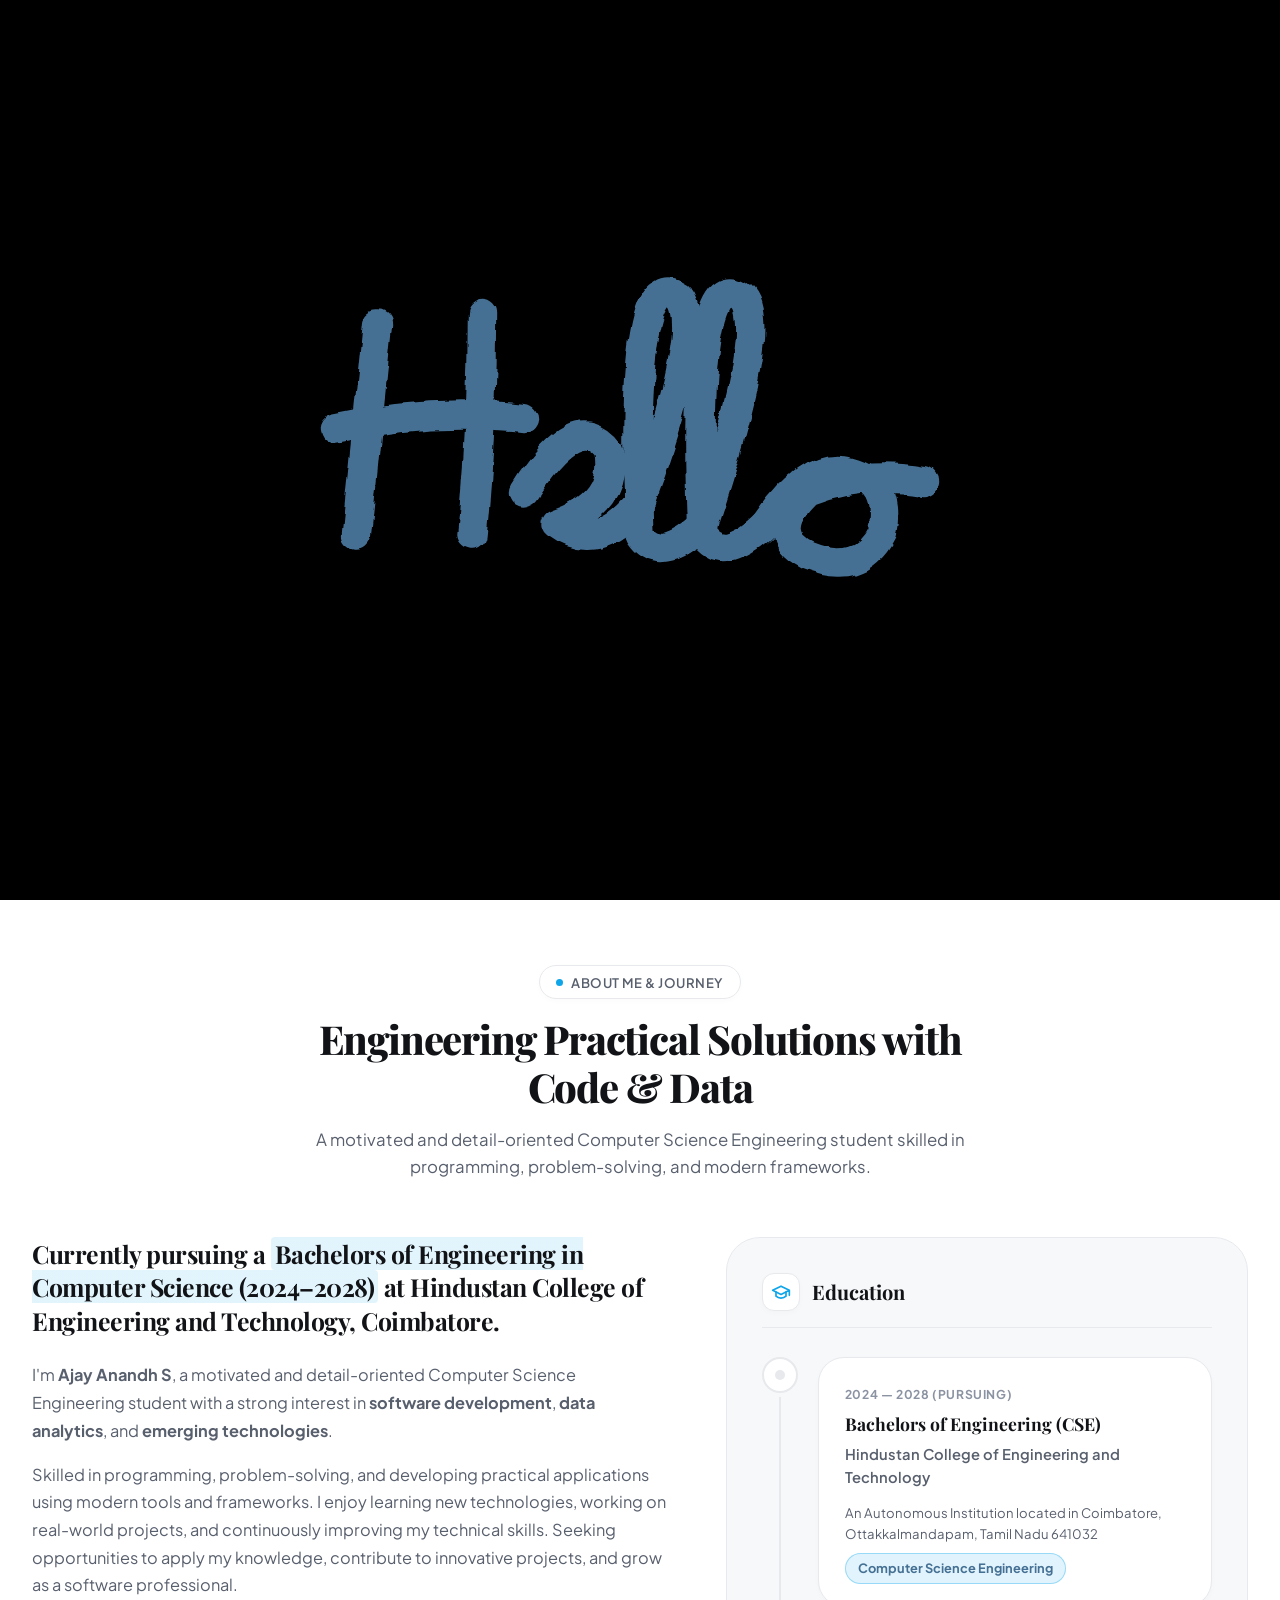
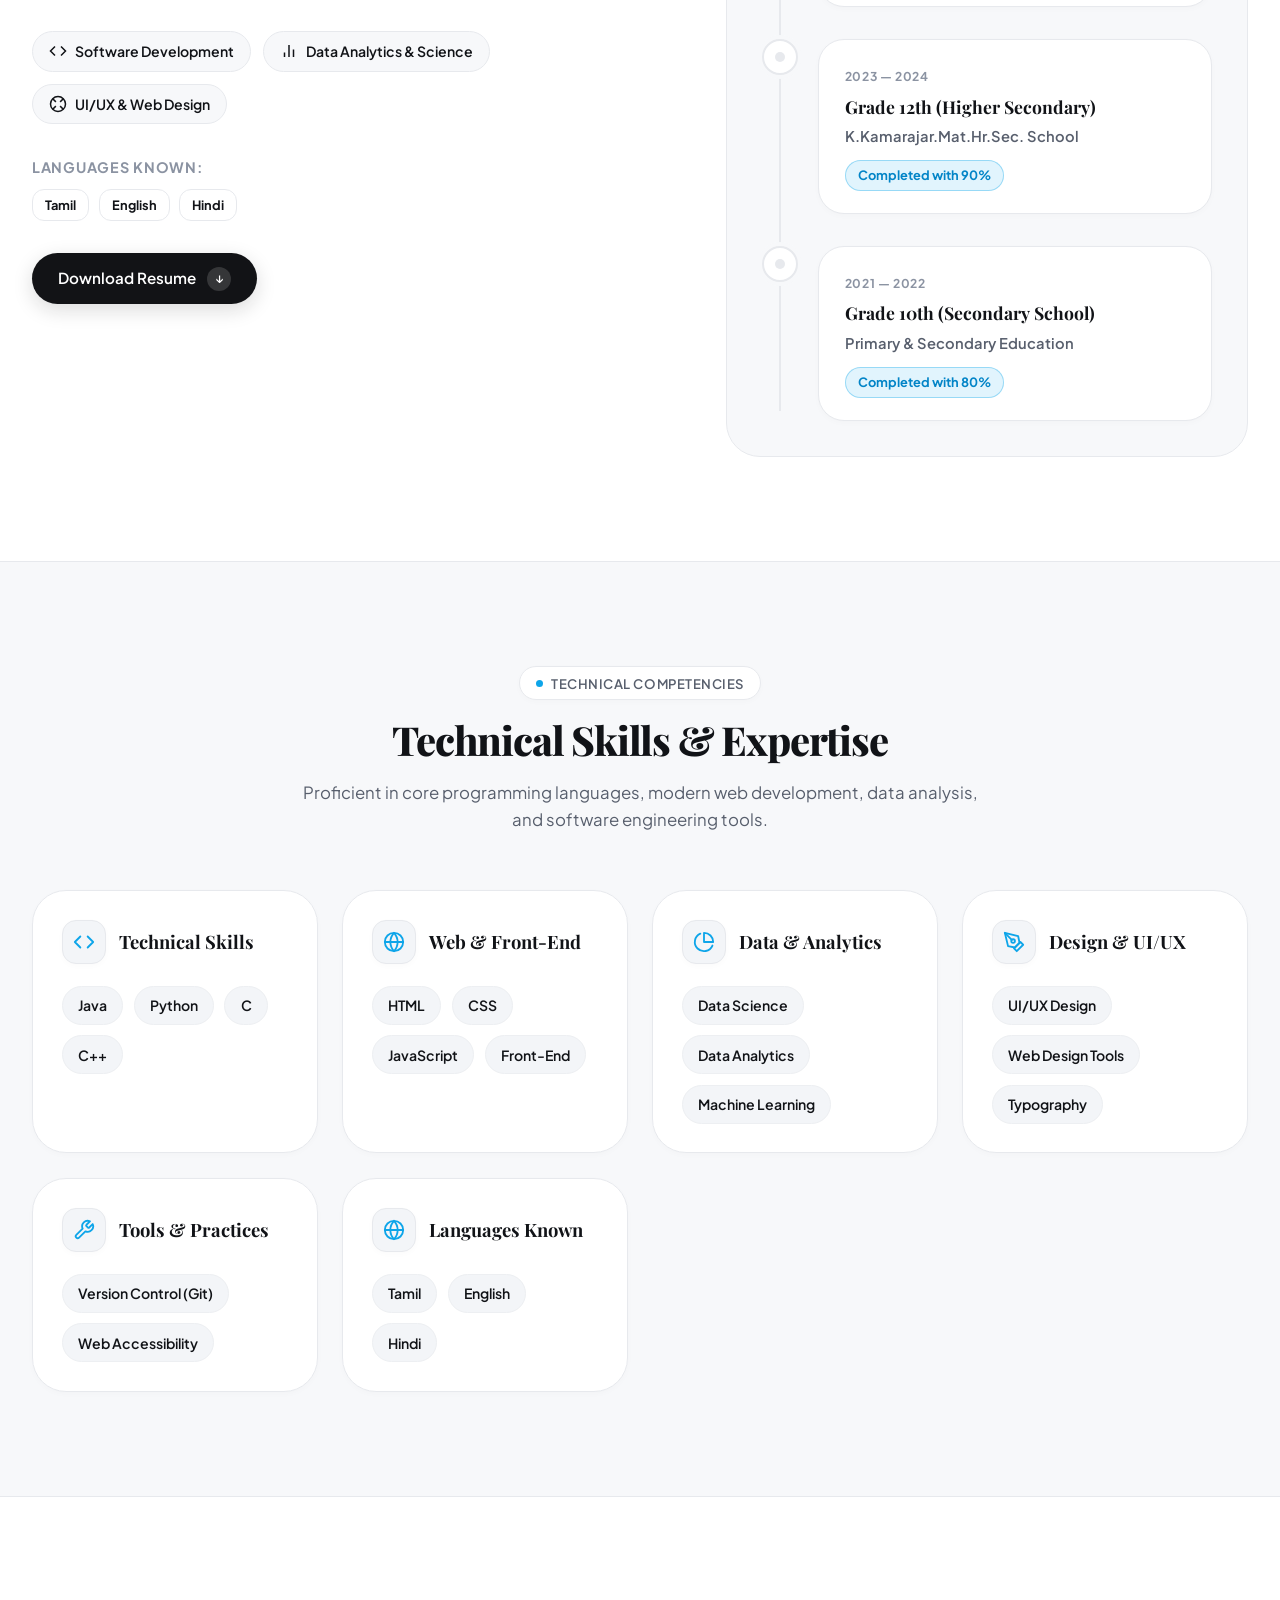
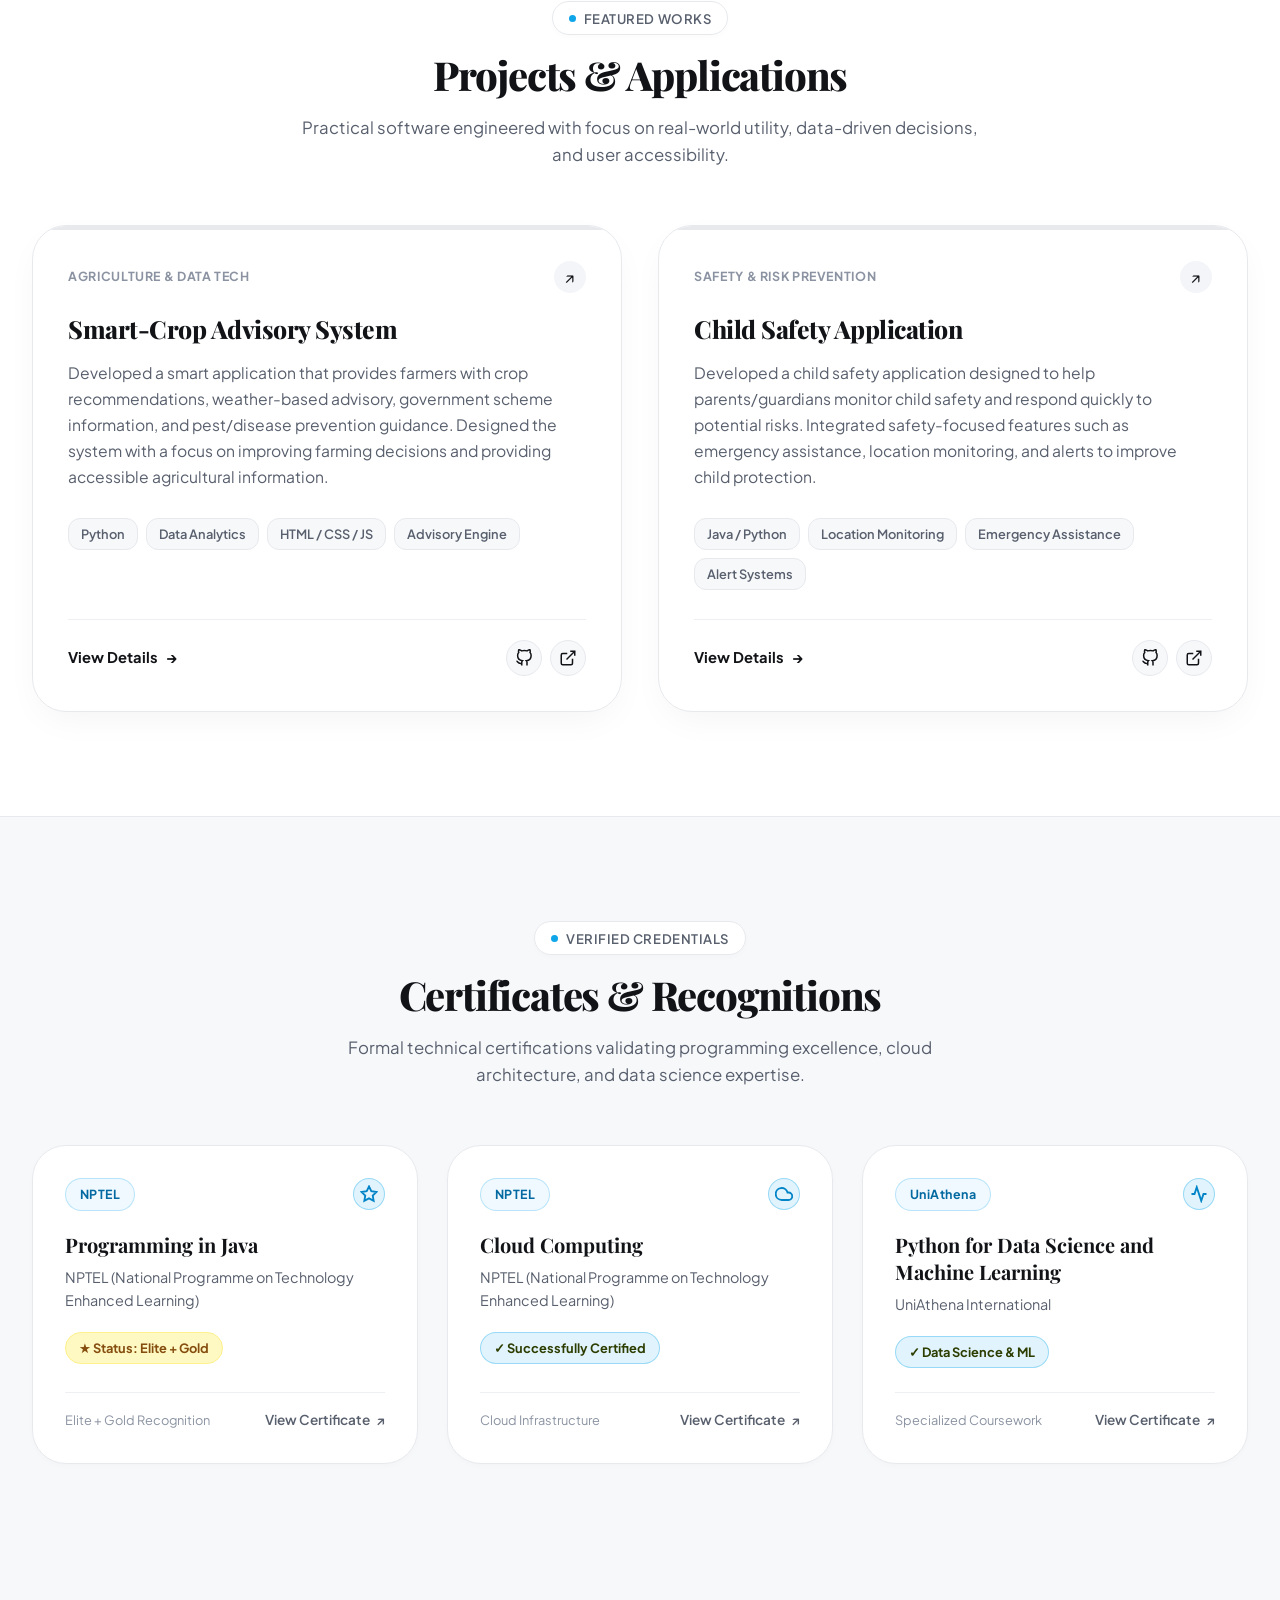
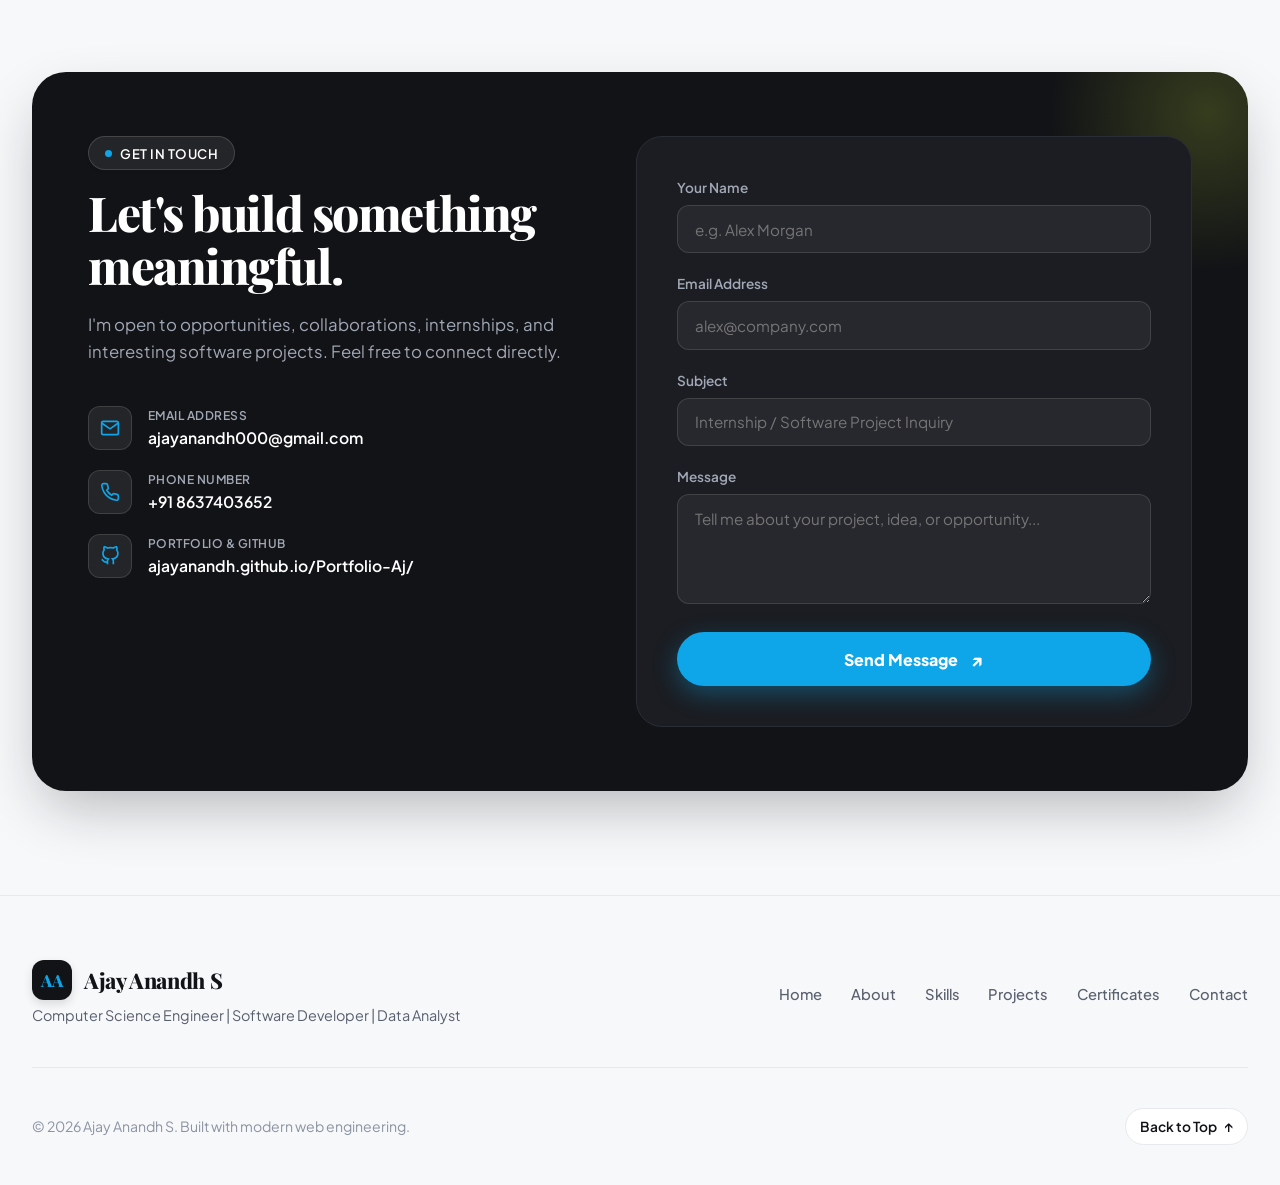
==== index.html @ 1cacb07b "Complete personal portfolio website with responsive design, light/dark mode support, and interactive" ====
<!DOCTYPE html>
<html lang="en">
<head>
  <meta charset="UTF-8">
  <meta name="viewport" content="width=device-width, initial-scale=1.0">
  <title>Ajay Anandh S | Computer Science Engineer & Software Developer</title>
  <meta name="description" content="Personal portfolio of Ajay Anandh S - Computer Science Engineering student, aspiring Software Developer, Data Analyst, and UI/UX Enthusiast.">
  <meta name="keywords" content="Ajay Anandh S, Ajay Anandh, Computer Science Engineer, Software Developer, Data Analyst, NPTEL Elite Gold, Java, Python, Coimbatore">
  <meta name="author" content="Ajay Anandh S">

  <!-- Open Graph / Social Media Meta -->
  <meta property="og:type" content="website">
  <meta property="og:title" content="Ajay Anandh S | Computer Science Engineer Portfolio">
  <meta property="og:description" content="Passionate about building practical software solutions, exploring data, and creating meaningful digital experiences.">
  <meta property="og:url" content="https://ajayanandh.github.io/Portfolio-Aj/">
  
  <!-- CSS Stylesheets -->
  <link rel="stylesheet" href="css/style.css">
  <link rel="stylesheet" href="css/animations.css">

  <!-- Favicon (SVG Monogram) -->
  <link rel="icon" href="data:image/svg+xml,<svg xmlns='http://www.w3.org/2000/svg' viewBox='0 0 100 100'><rect width='100' height='100' rx='25' fill='%23121316'/><text x='50' y='65' font-family='sans-serif' font-size='42' font-weight='800' fill='%2338BDF8' text-anchor='middle'>AA</text></svg>">
</head>
<body class="no-scroll">

  <!-- ========================================================================
       INTRO ANIMATION
       ======================================================================== -->
  <div class="intro-container" id="introOverlay">
    <svg viewBox="0 0 350 200" class="hello-svg" id="helloSvg" xmlns="http://www.w3.org/2000/svg" aria-label="Hello intro animation">
      <defs>
        <filter id="rough-brush" x="-20%" y="-20%" width="140%" height="140%">
          <feTurbulence type="fractalNoise" baseFrequency="0.08" numOctaves="3" result="noise" />
          <feDisplacementMap in="SourceGraphic" in2="noise" scale="4" xChannelSelector="R" yChannelSelector="G" />
        </filter>
      </defs>
      <g filter="url(#rough-brush)">
        <!-- H -->
        <path class="brush-stroke h1" d="M 50 40 Q 45 90 40 140" />
        <path class="brush-stroke h2" d="M 100 35 Q 100 90 95 140" />
        <path class="brush-stroke h3" d="M 30 90 Q 75 80 120 85" />
        <!-- e -->
        <path class="brush-stroke e1" d="M 120 120 Q 145 80 160 100 Q 165 125 135 135 Q 155 150 175 125" />
        <!-- l -->
        <path class="brush-stroke l1" d="M 175 125 Q 210 30 190 25 Q 170 20 175 140 Q 185 155 205 135" />
        <!-- l -->
        <path class="brush-stroke l2" d="M 205 135 Q 240 30 220 25 Q 200 20 205 140 Q 215 155 235 135" />
        <!-- o -->
        <path class="brush-stroke o1" d="M 235 135 Q 255 105 275 110 Q 295 115 290 140 Q 280 160 255 150 Q 235 140 255 120 Q 280 110 310 115" />
      </g>
    </svg>
  </div>

  <!-- ========================================================================
       HEADER / FIXED NAVIGATION BAR
       ======================================================================== -->
  <header class="header">
    <div class="container nav-wrapper">
      <!-- Left: Logo & Initials -->
      <a href="#home" class="brand-logo" aria-label="Ajay Anandh S Portfolio Home">
        <div class="brand-monogram">AA</div>
        <span class="brand-name">Ajay Anandh S</span>
      </a>

      <!-- Center: Navigation Links -->
      <nav aria-label="Main Navigation">
        <ul class="nav-menu">
          <li><a href="#home" class="nav-link active">Home</a></li>
          <li><a href="#about" class="nav-link">About</a></li>
          <li><a href="#skills" class="nav-link">Skills</a></li>
          <li><a href="#projects" class="nav-link">Projects</a></li>
          <li><a href="#certifications" class="nav-link">Certificates</a></li>
          <li><a href="#contact" class="nav-link">Contact</a></li>
        </ul>
      </nav>

      <!-- Right: Actions -->
      <div class="nav-actions">
        <!-- Let's Connect CTA Button -->
        <a href="#contact" class="nav-cta-btn">
          <span>Let's Connect</span>
          <span class="arrow-icon">↗</span>
        </a>
        
        <!-- Theme Toggle -->
        <button class="theme-toggle" id="themeToggle" aria-label="Toggle Dark Mode">
          <div class="toggle-icon-wrapper">
            <!-- Sun Icon (SVG) -->
            <svg class="sun-icon" viewBox="0 0 24 24" fill="none" stroke="currentColor" stroke-width="2" stroke-linecap="round" stroke-linejoin="round">
              <circle cx="12" cy="12" r="5"></circle>
              <line x1="12" y1="1" x2="12" y2="3"></line>
              <line x1="12" y1="21" x2="12" y2="23"></line>
              <line x1="4.22" y1="4.22" x2="5.64" y2="5.64"></line>
              <line x1="18.36" y1="18.36" x2="19.78" y2="19.78"></line>
              <line x1="1" y1="12" x2="3" y2="12"></line>
              <line x1="21" y1="12" x2="23" y2="12"></line>
              <line x1="4.22" y1="19.78" x2="5.64" y2="18.36"></line>
              <line x1="18.36" y1="5.64" x2="19.78" y2="4.22"></line>
            </svg>
            <!-- Moon Icon (SVG) -->
            <svg class="moon-icon" viewBox="0 0 24 24" fill="none" stroke="currentColor" stroke-width="2" stroke-linecap="round" stroke-linejoin="round">
              <path d="M21 12.79A9 9 0 1 1 11.21 3 7 7 0 0 0 21 12.79z"></path>
            </svg>
          </div>
          <span class="theme-label" id="themeLabel">Light mode</span>
        </button>
      </div>

      <!-- Mobile Hamburger Button -->
      <button class="mobile-toggle" id="mobileToggle" aria-label="Toggle Menu">
        <span></span>
        <span></span>
        <span></span>
      </button>
    </div>
  </header>

  <!-- Mobile Drawer Overlay & Menu -->
  <div class="drawer-overlay" id="drawerOverlay"></div>
  <aside class="mobile-drawer" id="mobileDrawer">
    <div class="mobile-drawer-top">
      <div class="brand-logo" style="margin-bottom: 2.5rem;">
        <div class="brand-monogram">AA</div>
        <span class="brand-name">Ajay Anandh S</span>
      </div>
      <ul class="mobile-nav-links">
        <li><a href="#home">Home</a></li>
        <li><a href="#about">About & Education</a></li>
        <li><a href="#skills">Skills</a></li>
        <li><a href="#projects">Projects</a></li>
        <li><a href="#certifications">Certificates</a></li>
        <li><a href="#contact">Contact</a></li>
      </ul>
    </div>
    <div class="mobile-drawer-bottom">
      <a href="#contact" class="nav-cta-btn" style="width: 100%; justify-content: center;">
        <span>Let's Connect</span>
        <span class="arrow-icon">↗</span>
      </a>
    </div>
  </aside>

  <main>
    <!-- ======================================================================
         HERO SECTION (THREE-COLUMN SIGNATURE COMPOSITION)
         ====================================================================== -->
    <section class="hero-section" id="home">
      <!-- Slow Moving Technology Circuit Lines & Glowing Particles Canvas -->
      <canvas id="heroCircuitCanvas" class="hero-circuit-canvas"></canvas>

      <div class="container">
        <div class="hero-grid">
          
          <!-- LEFT COLUMN: Intro & Large Heading -->
          <div class="hero-left hero-animate-1">
            <div class="hero-greeting-badge">
              <span class="pulse-dot"></span>
              <span>Hello, I'm</span>
            </div>
            
            <h1 class="hero-name-title" id="heroNameTitle">Ajay Anandh S</h1>
            <h2 class="hero-role-title">
             Compute Science Student 
              <span class="highlight-line"></span>
            </h2>
            
            <p class="hero-description">
             I’m a Computer Science Engineering student with a strong interest in software development and data analytics.
I’m passionate about problem-solving and continuously improving my technical skills.
I’m eager to learn, innovate, and grow as a software professional. 

            </p>
            
            <div class="hero-actions">
              <a href="#projects" class="btn-primary">
                <span>View My Work</span>
                <span class="btn-circle-icon">↗</span>
              </a>
              <a href="#contact" class="btn-secondary">
                <span>Let's Connect</span>
                <span class="btn-circle-icon">↗</span>
              </a>
            </div>
          </div>

          <!-- CENTER COLUMN: Large Rounded Profile Card -->
          <div class="hero-center hero-animate-2">
            <div class="profile-card-container">
              
              <div class="profile-image-frame">
                <img src="assets/profile.png?v=4" alt="Ajay Anandh S - Computer Science Engineer" class="profile-photo" id="profileImage" onerror="this.src='assets/avatar.svg'">
                
                <!-- Floating Vertical Social Media Dock -->
                <div class="profile-social-dock" aria-label="Social Profiles">
                  <a href="https://github.com/ajayanandh" target="_blank" rel="noopener noreferrer" class="social-circle-btn" title="GitHub: github.com/ajayanandh">
                    <svg viewBox="0 0 24 24" fill="none" stroke="currentColor" stroke-width="2" stroke-linecap="round" stroke-linejoin="round">
                      <path d="M9 19c-5 1.5-5-2.5-7-3m14 6v-3.87a3.37 3.37 0 0 0-.94-2.61c3.14-.35 6.44-1.54 6.44-7A5.44 5.44 0 0 0 20 4.77 5.07 5.07 0 0 0 19.91 1S18.73.65 16 2.48a13.38 13.38 0 0 0-7 0C6.27.65 5.09 1 5.09 1A5.07 5.07 0 0 0 5 4.77a5.44 5.44 0 0 0-1.5 3.78c0 5.42 3.3 6.61 6.44 7A3.37 3.37 0 0 0 9 18.13V22"></path>
                    </svg>
                  </a>
                  <a href="https://ajayanandh.github.io/Portfolio-Aj/" target="_blank" rel="noopener noreferrer" class="social-circle-btn" title="Live Portfolio Website">
                    <svg viewBox="0 0 24 24" fill="none" stroke="currentColor" stroke-width="2" stroke-linecap="round" stroke-linejoin="round">
                      <circle cx="12" cy="12" r="10"></circle>
                      <line x1="2" y1="12" x2="22" y2="12"></line>
                      <path d="M12 2a15.3 15.3 0 0 1 4 10 15.3 15.3 0 0 1-4 10 15.3 15.3 0 0 1-4-10 15.3 15.3 0 0 1 4-10z"></path>
                    </svg>
                  </a>
                  <a href="mailto:ajayanandh000@gmail.com" class="social-circle-btn" title="Email: ajayanandh000@gmail.com">
                    <svg viewBox="0 0 24 24" fill="none" stroke="currentColor" stroke-width="2" stroke-linecap="round" stroke-linejoin="round">
                      <path d="M4 4h16c1.1 0 2 .9 2 2v12c0 1.1-.9 2-2 2H4c-1.1 0-2-.9-2-2V6c0-1.1.9-2 2-2z"></path>
                      <polyline points="22,6 12,13 2,6"></polyline>
                    </svg>
                  </a>
                  <a href="tel:+918637403652" class="social-circle-btn" title="Phone: +91 8637403652">
                    <svg viewBox="0 0 24 24" fill="none" stroke="currentColor" stroke-width="2" stroke-linecap="round" stroke-linejoin="round">
                      <path d="M22 16.92v3a2 2 0 0 1-2.18 2 19.79 19.79 0 0 1-8.63-3.07 19.5 19.5 0 0 1-6-6 19.79 19.79 0 0 1-3.07-8.67A2 2 0 0 1 4.11 2h3a2 2 0 0 1 2 1.72 12.84 12.84 0 0 0 .7 2.81 2 2 0 0 1-.45 2.11L8.09 9.91a16 16 0 0 0 6 6l1.27-1.27a2 2 0 0 1 2.11-.45 12.84 12.84 0 0 0 2.81.7A2 2 0 0 1 22 16.92z"></path>
                    </svg>
                  </a>
                </div>
              </div>

              <!-- Status Indicator Bar -->
              <div class="profile-status-bar">
                <span class="status-dot"></span>
                <span class="status-text">Available for opportunities</span>
              </div>

            </div>
          </div>

          <!-- RIGHT COLUMN: Futuristic Tech HUD Animation Stage -->
          <div class="hero-right hero-animate-3">
            <div class="tech-animation-card">
              
              <!-- Layered Interactive Tech HUD Stage -->
              <div class="tech-hud-stage">
                <!-- Glowing Core Radial Pulse -->
                <div class="hud-core-glow"></div>
                
                <!-- Main Futuristic Tech Animation Graphic -->
                <img src="assets/tech_animation.png" alt="Futuristic Tech Hologram &amp; Circuit Animation" class="tech-hud-img" id="techHudImg">
                
                <!-- Dynamic Energy Beam Ray -->
                <div class="hud-beam-pulse"></div>

                <!-- Circuit Spark Particles -->
                <div class="circuit-spark spark-1"></div>
                <div class="circuit-spark spark-2"></div>
                <div class="circuit-spark spark-3"></div>

                <!-- Hologram Scanline Bar -->
                <div class="hud-scanner-bar"></div>
              </div>

              <!-- Tech Terminal Status Footer -->
              <div class="tech-hud-footer">
                <div class="hud-status-badge">
                  <span class="hud-live-indicator"></span>
                  <span class="hud-mono-text">SYSTEM // CS &amp; DATA ENGINE</span>
                </div>
                <div class="hud-version-tag">ONLINE</div>
              </div>

            </div>
          </div>

        </div>
      </div>
    </section>


    <!-- ======================================================================
         ABOUT & EDUCATION SECTION
         ====================================================================== -->
    <section class="section about-section" id="about">
      <div class="container">
        
        <div class="section-header reveal">
          <div class="section-tag">About Me & Journey</div>
          <h2 class="section-title">Engineering Practical Solutions with Code & Data</h2>
          <p class="section-subtitle">
            A motivated and detail-oriented Computer Science Engineering student skilled in programming, problem-solving, and modern frameworks.
          </p>
        </div>

        <div class="about-grid">
          
          <!-- Narrative Description -->
          <div class="about-narrative reveal delay-1">
            <p class="about-lead">
              Currently pursuing a <span class="highlight">Bachelors of Engineering in Computer Science (2024–2028)</span> at Hindustan College of Engineering and Technology, Coimbatore.
            </p>
            
            <div class="about-paragraphs">
              <p>
                I'm <strong>Ajay Anandh S</strong>, a motivated and detail-oriented Computer Science Engineering student with a strong interest in <strong>software development</strong>, <strong>data analytics</strong>, and <strong>emerging technologies</strong>.
              </p>
              <p>
                Skilled in programming, problem-solving, and developing practical applications using modern tools and frameworks. I enjoy learning new technologies, working on real-world projects, and continuously improving my technical skills. Seeking opportunities to apply my knowledge, contribute to innovative projects, and grow as a software professional.
              </p>
            </div>

            <!-- Core Strengths Pills -->
            <div class="about-focus-pills">
              <div class="focus-pill">
                <svg width="18" height="18" viewBox="0 0 24 24" fill="none" stroke="currentColor" stroke-width="2"><polyline points="16 18 22 12 16 6"></polyline><polyline points="8 6 2 12 8 18"></polyline></svg>
                <span>Software Development</span>
              </div>
              <div class="focus-pill">
                <svg width="18" height="18" viewBox="0 0 24 24" fill="none" stroke="currentColor" stroke-width="2"><line x1="18" y1="20" x2="18" y2="10"></line><line x1="12" y1="20" x2="12" y2="4"></line><line x1="6" y1="20" x2="6" y2="14"></line></svg>
                <span>Data Analytics & Science</span>
              </div>
              <div class="focus-pill">
                <svg width="18" height="18" viewBox="0 0 24 24" fill="none" stroke="currentColor" stroke-width="2"><circle cx="12" cy="12" r="10"></circle><path d="m4.93 4.93 4.24 4.24"></path><path d="m14.83 9.17 4.24-4.24"></path><path d="m14.83 14.83 4.24 4.24"></path><path d="m9.17 14.83-4.24 4.24"></path></svg>
                <span>UI/UX & Web Design</span>
              </div>
            </div>

            <!-- Spoken Languages & Actions -->
            <div style="margin-bottom: 2rem;">
              <h4 style="font-size: 0.9rem; font-weight: 700; text-transform: uppercase; color: var(--text-muted); margin-bottom: 0.6rem; letter-spacing: 0.05em;">Languages Known:</h4>
              <div style="display: flex; gap: 0.6rem; flex-wrap: wrap;">
                <span class="tech-badge" style="background: var(--bg-card); border-color: var(--border-light); font-weight: 700; color: var(--text-primary);">Tamil</span>
                <span class="tech-badge" style="background: var(--bg-card); border-color: var(--border-light); font-weight: 700; color: var(--text-primary);">English</span>
                <span class="tech-badge" style="background: var(--bg-card); border-color: var(--border-light); font-weight: 700; color: var(--text-primary);">Hindi</span>
              </div>
            </div>

            <div class="about-actions">
              <a href="#" class="btn-primary download-resume-btn">
                <span>Download Resume</span>
                <span class="btn-circle-icon">↓</span>
              </a>
            </div>
          </div>

          <!-- Education Timeline Card -->
          <div class="education-card reveal delay-2">
            <div class="edu-header">
              <div class="edu-header-icon">
                <svg width="20" height="20" viewBox="0 0 24 24" fill="none" stroke="currentColor" stroke-width="2" stroke-linecap="round" stroke-linejoin="round">
                  <path d="M22 10v6M2 10l10-5 10 5-10 5z"></path>
                  <path d="M6 12v5c3 3 9 3 12 0v-5"></path>
                </svg>
              </div>
              <h3 class="edu-header-title">Education</h3>
            </div>

            <div class="timeline" id="educationTimeline">
              <div class="timeline-progress-line" id="timelineProgressLine"></div>
              
              <!-- College Education -->
              <div class="timeline-item">
                <div class="timeline-marker"></div>
                <div class="timeline-content">
                  <span class="timeline-period">2024 — 2028 (Pursuing)</span>
                  <h4 class="timeline-title">Bachelors of Engineering (CSE)</h4>
                  <div class="timeline-institute">Hindustan College of Engineering and Technology</div>
                  <p style="font-size: 0.82rem; color: var(--text-secondary); margin-bottom: 0.6rem;">
                    An Autonomous Institution located in Coimbatore, Ottakkalmandapam, Tamil Nadu 641032
                  </p>
                  <div class="timeline-badge">Computer Science Engineering</div>
                </div>
              </div>

              <!-- School Education (12th Grade) -->
              <div class="timeline-item">
                <div class="timeline-marker"></div>
                <div class="timeline-content">
                  <span class="timeline-period">2023 — 2024</span>
                  <h4 class="timeline-title">Grade 12th (Higher Secondary)</h4>
                  <div class="timeline-institute">K.Kamarajar.Mat.Hr.Sec. School</div>
                  <div class="timeline-badge" style="background-color: var(--accent-lime-subtle); color: #0284C7;">Completed with 90%</div>
                </div>
              </div>

              <!-- Primary / Secondary Education (10th Grade) -->
              <div class="timeline-item">
                <div class="timeline-marker"></div>
                <div class="timeline-content">
                  <span class="timeline-period">2021 — 2022</span>
                  <h4 class="timeline-title">Grade 10th (Secondary School)</h4>
                  <div class="timeline-institute">Primary & Secondary Education</div>
                  <div class="timeline-badge" style="background-color: var(--accent-lime-subtle); color: #0284C7;">Completed with 80%</div>
                </div>
              </div>

            </div>
          </div>

        </div>

      </div>
    </section>

    <!-- ======================================================================
         SKILLS SECTION
         ====================================================================== -->
    <section class="section" id="skills">
      <div class="container">
        
        <div class="section-header reveal">
          <div class="section-tag">Technical Competencies</div>
          <h2 class="section-title">Technical Skills & Expertise</h2>
          <p class="section-subtitle">
            Proficient in core programming languages, modern web development, data analysis, and software engineering tools.
          </p>
        </div>

        <div class="skills-grid">
          
          <!-- Programming Languages (Technical Skills) -->
          <div class="skill-category-card reveal delay-1">
            <div class="skill-card-top">
              <div class="skill-icon-badge">
                <svg width="22" height="22" viewBox="0 0 24 24" fill="none" stroke="currentColor" stroke-width="2" stroke-linecap="round" stroke-linejoin="round">
                  <polyline points="16 18 22 12 16 6"></polyline>
                  <polyline points="8 6 2 12 8 18"></polyline>
                </svg>
              </div>
              <h3 class="skill-category-name">Technical Skills</h3>
            </div>
            <ul class="skill-pills-list">
              <li class="skill-pill">Java</li>
              <li class="skill-pill">Python</li>
              <li class="skill-pill">C</li>
              <li class="skill-pill">C++</li>
            </ul>
          </div>

          <!-- Web Development & Front-End -->
          <div class="skill-category-card reveal delay-2">
            <div class="skill-card-top">
              <div class="skill-icon-badge">
                <svg width="22" height="22" viewBox="0 0 24 24" fill="none" stroke="currentColor" stroke-width="2" stroke-linecap="round" stroke-linejoin="round">
                  <circle cx="12" cy="12" r="10"></circle>
                  <line x1="2" y1="12" x2="22" y2="12"></line>
                  <path d="M12 2a15.3 15.3 0 0 1 4 10 15.3 15.3 0 0 1-4 10 15.3 15.3 0 0 1-4-10 15.3 15.3 0 0 1 4-10z"></path>
                </svg>
              </div>
              <h3 class="skill-category-name">Web & Front-End</h3>
            </div>
            <ul class="skill-pills-list">
              <li class="skill-pill">HTML</li>
              <li class="skill-pill">CSS</li>
              <li class="skill-pill">JavaScript</li>
              <li class="skill-pill">Front-End</li>
            </ul>
          </div>

          <!-- Data Science & Data Analytics -->
          <div class="skill-category-card reveal delay-3">
            <div class="skill-card-top">
              <div class="skill-icon-badge">
                <svg width="22" height="22" viewBox="0 0 24 24" fill="none" stroke="currentColor" stroke-width="2" stroke-linecap="round" stroke-linejoin="round">
                  <path d="M21.21 15.89A10 10 0 1 1 8 2.83"></path>
                  <path d="M22 12A10 10 0 0 0 12 2v10z"></path>
                </svg>
              </div>
              <h3 class="skill-category-name">Data & Analytics</h3>
            </div>
            <ul class="skill-pills-list">
              <li class="skill-pill">Data Science</li>
              <li class="skill-pill">Data Analytics</li>
              <li class="skill-pill">Machine Learning</li>
            </ul>
          </div>

          <!-- Design & Experience -->
          <div class="skill-category-card reveal delay-1">
            <div class="skill-card-top">
              <div class="skill-icon-badge">
                <svg width="22" height="22" viewBox="0 0 24 24" fill="none" stroke="currentColor" stroke-width="2" stroke-linecap="round" stroke-linejoin="round">
                  <path d="M12 19l7-7 3 3-7 7-3-3z"></path>
                  <path d="M18 13l-1.5-7.5L2 2l3.5 14.5L13 18l5-5z"></path>
                  <path d="M2 2l7.586 7.586"></path>
                  <circle cx="11" cy="11" r="2"></circle>
                </svg>
              </div>
              <h3 class="skill-category-name">Design & UI/UX</h3>
            </div>
            <ul class="skill-pills-list">
              <li class="skill-pill">UI/UX Design</li>
              <li class="skill-pill">Web Design Tools</li>
              <li class="skill-pill">Typography</li>
            </ul>
          </div>

          <!-- Tools & Standards -->
          <div class="skill-category-card reveal delay-2">
            <div class="skill-card-top">
              <div class="skill-icon-badge">
                <svg width="22" height="22" viewBox="0 0 24 24" fill="none" stroke="currentColor" stroke-width="2" stroke-linecap="round" stroke-linejoin="round">
                  <path d="M14.7 6.3a1 1 0 0 0 0 1.4l1.6 1.6a1 1 0 0 0 1.4 0l3.77-3.77a6 6 0 0 1-7.94 7.94l-6.91 6.91a2.12 2.12 0 0 1-3-3l6.91-6.91a6 6 0 0 1 7.94-7.94l-3.76 3.76z"></path>
                </svg>
              </div>
              <h3 class="skill-category-name">Tools & Practices</h3>
            </div>
            <ul class="skill-pills-list">
              <li class="skill-pill">Version Control (Git)</li>
              <li class="skill-pill">Web Accessibility</li>
            </ul>
          </div>

          <!-- Languages Known -->
          <div class="skill-category-card reveal delay-3">
            <div class="skill-card-top">
              <div class="skill-icon-badge">
                <svg width="22" height="22" viewBox="0 0 24 24" fill="none" stroke="currentColor" stroke-width="2" stroke-linecap="round" stroke-linejoin="round">
                  <circle cx="12" cy="12" r="10"></circle>
                  <path d="M12 2a14.5 14.5 0 0 0 0 20 14.5 14.5 0 0 0 0-20"></path>
                  <path d="M2 12h20"></path>
                </svg>
              </div>
              <h3 class="skill-category-name">Languages Known</h3>
            </div>
            <ul class="skill-pills-list">
              <li class="skill-pill">Tamil</li>
              <li class="skill-pill">English</li>
              <li class="skill-pill">Hindi</li>
            </ul>
          </div>

        </div>

      </div>
    </section>

    <!-- ======================================================================
         PROJECTS SECTION
         ====================================================================== -->
    <section class="section" id="projects" style="background-color: var(--bg-card); border-top: 1px solid var(--border-light); border-bottom: 1px solid var(--border-light);">
      <div class="container">
        
        <div class="section-header reveal">
          <div class="section-tag">Featured Works</div>
          <h2 class="section-title">Projects & Applications</h2>
          <p class="section-subtitle">
            Practical software engineered with focus on real-world utility, data-driven decisions, and user accessibility.
          </p>
        </div>

        <div class="projects-grid">
          
          <!-- PROJECT 1: Smart-Crop Advisory System -->
          <article class="project-card reveal delay-1">
            <div>
              <div class="project-meta-bar">
                <span class="project-tag">Agriculture & Data Tech</span>
                <div class="project-indicator">↗</div>
              </div>

              <h3 class="project-title">Smart-Crop Advisory System</h3>
              
              <p class="project-description">
                Developed a smart application that provides farmers with crop recommendations, weather-based advisory, government scheme information, and pest/disease prevention guidance. Designed the system with a focus on improving farming decisions and providing accessible agricultural information.
              </p>

              <div class="project-tech-stack">
                <span class="tech-badge">Python</span>
                <span class="tech-badge">Data Analytics</span>
                <span class="tech-badge">HTML / CSS / JS</span>
                <span class="tech-badge">Advisory Engine</span>
              </div>
            </div>

            <div class="project-card-footer">
              <a href="#" class="project-view-btn" data-project-key="crop">
                <span>View Details</span>
                <span>→</span>
              </a>
              <div class="project-links">
                <a href="https://github.com/ajayanandh" target="_blank" rel="noopener noreferrer" class="project-link-btn" title="View on GitHub">
                  <svg width="18" height="18" viewBox="0 0 24 24" fill="none" stroke="currentColor" stroke-width="2"><path d="M9 19c-5 1.5-5-2.5-7-3m14 6v-3.87a3.37 3.37 0 0 0-.94-2.61c3.14-.35 6.44-1.54 6.44-7A5.44 5.44 0 0 0 20 4.77 5.07 5.07 0 0 0 19.91 1S18.73.65 16 2.48a13.38 13.38 0 0 0-7 0C6.27.65 5.09 1 5.09 1A5.07 5.07 0 0 0 5 4.77a5.44 5.44 0 0 0-1.5 3.78c0 5.42 3.3 6.61 6.44 7A3.37 3.37 0 0 0 9 18.13V22"></path></svg>
                </a>
                <a href="https://ajayanandh.github.io/Portfolio-Aj/" target="_blank" rel="noopener noreferrer" class="project-link-btn" title="Live Preview">
                  <svg width="18" height="18" viewBox="0 0 24 24" fill="none" stroke="currentColor" stroke-width="2"><path d="M18 13v6a2 2 0 0 1-2 2H5a2 2 0 0 1-2-2V8a2 2 0 0 1 2-2h6"></path><polyline points="15 3 21 3 21 9"></polyline><line x1="10" y1="14" x2="21" y2="3"></line></svg>
                </a>
              </div>
            </div>
          </article>

          <!-- PROJECT 2: Child Safety Application -->
          <article class="project-card reveal delay-2">
            <div>
              <div class="project-meta-bar">
                <span class="project-tag">Safety & Risk Prevention</span>
                <div class="project-indicator">↗</div>
              </div>

              <h3 class="project-title">Child Safety Application</h3>
              
              <p class="project-description">
                Developed a child safety application designed to help parents/guardians monitor child safety and respond quickly to potential risks. Integrated safety-focused features such as emergency assistance, location monitoring, and alerts to improve child protection.
              </p>

              <div class="project-tech-stack">
                <span class="tech-badge">Java / Python</span>
                <span class="tech-badge">Location Monitoring</span>
                <span class="tech-badge">Emergency Assistance</span>
                <span class="tech-badge">Alert Systems</span>
              </div>
            </div>

            <div class="project-card-footer">
              <a href="#" class="project-view-btn" data-project-key="childsafety">
                <span>View Details</span>
                <span>→</span>
              </a>
              <div class="project-links">
                <a href="https://github.com/ajayanandh" target="_blank" rel="noopener noreferrer" class="project-link-btn" title="View on GitHub">
                  <svg width="18" height="18" viewBox="0 0 24 24" fill="none" stroke="currentColor" stroke-width="2"><path d="M9 19c-5 1.5-5-2.5-7-3m14 6v-3.87a3.37 3.37 0 0 0-.94-2.61c3.14-.35 6.44-1.54 6.44-7A5.44 5.44 0 0 0 20 4.77 5.07 5.07 0 0 0 19.91 1S18.73.65 16 2.48a13.38 13.38 0 0 0-7 0C6.27.65 5.09 1 5.09 1A5.07 5.07 0 0 0 5 4.77a5.44 5.44 0 0 0-1.5 3.78c0 5.42 3.3 6.61 6.44 7A3.37 3.37 0 0 0 9 18.13V22"></path></svg>
                </a>
                <a href="https://ajayanandh.github.io/Portfolio-Aj/" target="_blank" rel="noopener noreferrer" class="project-link-btn" title="Live Preview">
                  <svg width="18" height="18" viewBox="0 0 24 24" fill="none" stroke="currentColor" stroke-width="2"><path d="M18 13v6a2 2 0 0 1-2 2H5a2 2 0 0 1-2-2V8a2 2 0 0 1 2-2h6"></path><polyline points="15 3 21 3 21 9"></polyline><line x1="10" y1="14" x2="21" y2="3"></line></svg>
                </a>
              </div>
            </div>
          </article>

        </div>

      </div>
    </section>

    <!-- ======================================================================
         CERTIFICATIONS SECTION
         ====================================================================== -->
    <section class="section" id="certifications">
      <div class="container">
        
        <div class="section-header reveal">
          <div class="section-tag">Verified Credentials</div>
          <h2 class="section-title">Certificates & Recognitions</h2>
          <p class="section-subtitle">
            Formal technical certifications validating programming excellence, cloud architecture, and data science expertise.
          </p>
        </div>

        <div class="certifications-grid">
          
          <!-- Cert 1: Java (NPTEL Elite + Gold) -->
          <div class="cert-card reveal delay-1">
            <div>
              <div class="cert-top-row">
                <span class="cert-issuer-badge nptel">NPTEL</span>
                <div class="cert-verified-icon" title="Elite + Gold Distinction">
                  <svg width="18" height="18" viewBox="0 0 24 24" fill="none" stroke="currentColor" stroke-width="2.5"><path d="M12 2l3.09 6.26L22 9.27l-5 4.87 1.18 6.88L12 17.77l-6.18 3.25L7 14.14 2 9.27l6.91-1.01L12 2z"></path></svg>
                </div>
              </div>

              <h3 class="cert-title">Programming in Java</h3>
              <div class="cert-org-name">NPTEL (National Programme on Technology Enhanced Learning)</div>
              
              <div class="cert-status-tag">
                <span>★ Status: Elite + Gold</span>
              </div>
            </div>

            <div class="cert-card-bottom">
              <span style="font-size: 0.8rem; color: var(--text-muted);">Elite + Gold Recognition</span>
              <a href="#contact" class="cert-btn">
                <span>View Certificate</span>
                <span>↗</span>
              </a>
            </div>
          </div>

          <!-- Cert 2: Cloud Computing (NPTEL) -->
          <div class="cert-card reveal delay-2">
            <div>
              <div class="cert-top-row">
                <span class="cert-issuer-badge nptel">NPTEL</span>
                <div class="cert-verified-icon">
                  <svg width="18" height="18" viewBox="0 0 24 24" fill="none" stroke="currentColor" stroke-width="2.5"><path d="M18 10h-1.26A8 8 0 1 0 9 20h9a5 5 0 0 0 0-10z"></path></svg>
                </div>
              </div>

              <h3 class="cert-title">Cloud Computing</h3>
              <div class="cert-org-name">NPTEL (National Programme on Technology Enhanced Learning)</div>
              
              <div class="cert-status-tag verified-badge">
                <span>✓ Successfully Certified</span>
              </div>
            </div>

            <div class="cert-card-bottom">
              <span style="font-size: 0.8rem; color: var(--text-muted);">Cloud Infrastructure</span>
              <a href="#contact" class="cert-btn">
                <span>View Certificate</span>
                <span>↗</span>
              </a>
            </div>
          </div>

          <!-- Cert 3: Python for Data Science and ML (UniAthena) -->
          <div class="cert-card reveal delay-3">
            <div>
              <div class="cert-top-row">
                <span class="cert-issuer-badge uniathena">UniAthena</span>
                <div class="cert-verified-icon">
                  <svg width="18" height="18" viewBox="0 0 24 24" fill="none" stroke="currentColor" stroke-width="2.5"><polyline points="22 12 18 12 15 21 9 3 6 12 2 12"></polyline></svg>
                </div>
              </div>

              <h3 class="cert-title">Python for Data Science and Machine Learning</h3>
              <div class="cert-org-name">UniAthena International</div>
              
              <div class="cert-status-tag verified-badge">
                <span>✓ Data Science & ML</span>
              </div>
            </div>

            <div class="cert-card-bottom">
              <span style="font-size: 0.8rem; color: var(--text-muted);">Specialized Coursework</span>
              <a href="#contact" class="cert-btn">
                <span>View Certificate</span>
                <span>↗</span>
              </a>
            </div>
          </div>

        </div>

      </div>
    </section>

    <!-- ======================================================================
         CONTACT SECTION
         ====================================================================== -->
    <section class="section contact-section" id="contact">
      <div class="container">
        
        <div class="contact-card-wrapper reveal">
          <div class="contact-grid">
            
            <!-- Contact Left: Information & CTA -->
            <div class="contact-left">
              <div class="section-tag" style="background: rgba(255,255,255,0.08); border-color: rgba(255,255,255,0.15); color: #FFF; align-self: flex-start;">
                Get In Touch
              </div>

              <h2 class="contact-heading">Let's build something meaningful.</h2>
              <p class="contact-subtext">
                I'm open to opportunities, collaborations, internships, and interesting software projects. Feel free to connect directly.
              </p>

              <div class="contact-direct-list">
                <!-- Email -->
                <div class="contact-direct-item">
                  <div class="contact-icon-box">
                    <svg width="20" height="20" viewBox="0 0 24 24" fill="none" stroke="currentColor" stroke-width="2"><path d="M4 4h16c1.1 0 2 .9 2 2v12c0 1.1-.9 2-2 2H4c-1.1 0-2-.9-2-2V6c0-1.1.9-2 2-2z"></path><polyline points="22,6 12,13 2,6"></polyline></svg>
                  </div>
                  <div class="contact-item-details">
                    <span class="contact-item-label">Email Address</span>
                    <a href="mailto:ajayanandh000@gmail.com" class="contact-item-value">ajayanandh000@gmail.com</a>
                  </div>
                </div>

                <!-- Phone -->
                <div class="contact-direct-item">
                  <div class="contact-icon-box">
                    <svg width="20" height="20" viewBox="0 0 24 24" fill="none" stroke="currentColor" stroke-width="2"><path d="M22 16.92v3a2 2 0 0 1-2.18 2 19.79 19.79 0 0 1-8.63-3.07 19.5 19.5 0 0 1-6-6 19.79 19.79 0 0 1-3.07-8.67A2 2 0 0 1 4.11 2h3a2 2 0 0 1 2 1.72 12.84 12.84 0 0 0 .7 2.81 2 2 0 0 1-.45 2.11L8.09 9.91a16 16 0 0 0 6 6l1.27-1.27a2 2 0 0 1 2.11-.45 12.84 12.84 0 0 0 2.81.7A2 2 0 0 1 22 16.92z"></path></svg>
                  </div>
                  <div class="contact-item-details">
                    <span class="contact-item-label">Phone Number</span>
                    <a href="tel:+918637403652" class="contact-item-value">+91 8637403652</a>
                  </div>
                </div>

                <!-- Portfolio / GitHub -->
                <div class="contact-direct-item">
                  <div class="contact-icon-box">
                    <svg width="20" height="20" viewBox="0 0 24 24" fill="none" stroke="currentColor" stroke-width="2"><path d="M9 19c-5 1.5-5-2.5-7-3m14 6v-3.87a3.37 3.37 0 0 0-.94-2.61c3.14-.35 6.44-1.54 6.44-7A5.44 5.44 0 0 0 20 4.77 5.07 5.07 0 0 0 19.91 1S18.73.65 16 2.48a13.38 13.38 0 0 0-7 0C6.27.65 5.09 1 5.09 1A5.07 5.07 0 0 0 5 4.77a5.44 5.44 0 0 0-1.5 3.78c0 5.42 3.3 6.61 6.44 7A3.37 3.37 0 0 0 9 18.13V22"></path></svg>
                  </div>
                  <div class="contact-item-details">
                    <span class="contact-item-label">Portfolio & GitHub</span>
                    <a href="https://ajayanandh.github.io/Portfolio-Aj/" target="_blank" rel="noopener noreferrer" class="contact-item-value">ajayanandh.github.io/Portfolio-Aj/</a>
                  </div>
                </div>
              </div>
            </div>

            <!-- Contact Right: Form -->
            <form class="contact-form" id="contactForm">
              <div class="form-group">
                <label for="senderName" class="form-label">Your Name</label>
                <input type="text" id="senderName" class="form-input" placeholder="e.g. Alex Morgan" required>
              </div>

              <div class="form-group">
                <label for="senderEmail" class="form-label">Email Address</label>
                <input type="email" id="senderEmail" class="form-input" placeholder="alex@company.com" required>
              </div>

              <div class="form-group">
                <label for="senderSubject" class="form-label">Subject</label>
                <input type="text" id="senderSubject" class="form-input" placeholder="Internship / Software Project Inquiry">
              </div>

              <div class="form-group">
                <label for="senderMessage" class="form-label">Message</label>
                <textarea id="senderMessage" class="form-textarea" placeholder="Tell me about your project, idea, or opportunity..." required></textarea>
              </div>

              <button type="submit" class="form-submit-btn">
                <span>Send Message</span>
                <span style="font-size: 1.1rem;">↗</span>
              </button>
            </form>

          </div>
        </div>

      </div>
    </section>
  </main>

  <!-- ========================================================================
       FOOTER
       ======================================================================== -->
  <footer class="footer">
    <div class="container">
      <div class="footer-top">
        <div class="footer-brand">
          <div class="brand-logo">
            <div class="brand-monogram">AA</div>
            <span class="footer-brand-name">Ajay Anandh S</span>
          </div>
          <p class="footer-role">Computer Science Engineer | Software Developer | Data Analyst</p>
        </div>

        <ul class="footer-nav">
          <li><a href="#home">Home</a></li>
          <li><a href="#about">About</a></li>
          <li><a href="#skills">Skills</a></li>
          <li><a href="#projects">Projects</a></li>
          <li><a href="#certifications">Certificates</a></li>
          <li><a href="#contact">Contact</a></li>
        </ul>
      </div>

      <div class="footer-bottom">
        <p>© 2026 Ajay Anandh S. Built with modern web engineering.</p>
        <a href="#home" class="back-to-top-btn" aria-label="Back to top">
          <span>Back to Top</span>
          <span>↑</span>
        </a>
      </div>
    </div>
  </footer>

  <!-- ========================================================================
       PROJECT DETAIL MODAL
       ======================================================================== -->
  <div class="modal-overlay" id="projectModal" role="dialog" aria-modal="true" aria-labelledby="modalTitle">
    <div class="modal-box">
      <button class="modal-close-btn" id="modalCloseBtn" aria-label="Close modal">×</button>
      
      <div style="margin-bottom: 0.5rem;">
        <span class="project-tag" id="modalCategory">Category</span>
      </div>
      
      <h3 class="section-title" id="modalTitle" style="font-size: 1.8rem; margin-bottom: 1rem;">Project Title</h3>
      
      <p id="modalDescription" style="color: var(--text-secondary); line-height: 1.65; margin-bottom: 1.5rem; font-size: 1rem;"></p>
      
      <div style="margin-bottom: 1.5rem;">
        <h4 style="font-family: var(--font-heading); font-size: 1.05rem; margin-bottom: 0.75rem; color: var(--text-primary);">Key Highlights & Features:</h4>
        <ul id="modalHighlights" style="list-style: none; padding: 0;"></ul>
      </div>

      <div style="margin-bottom: 1.8rem;">
        <h4 style="font-family: var(--font-heading); font-size: 0.95rem; margin-bottom: 0.6rem; color: var(--text-muted); text-transform: uppercase;">Technologies Employed</h4>
        <div id="modalTechStack" style="display: flex; flex-wrap: wrap; gap: 0.5rem;"></div>
      </div>

      <div style="display: flex; align-items: center; justify-content: space-between; padding-top: 1.25rem; border-top: 1px solid var(--border-light); flex-wrap: wrap; gap: 1rem;">
        <div style="font-size: 0.85rem; font-weight: 700; color: #15803D;">
          Status: <span id="modalStatus">Completed</span>
        </div>
        <a href="https://github.com/ajayanandh" target="_blank" rel="noopener noreferrer" class="btn-primary" style="padding: 0.6rem 1.2rem; font-size: 0.88rem;">
          <span>View on GitHub</span>
          <span>↗</span>
        </a>
      </div>
    </div>
  </div>

  <!-- JavaScript Scripts -->
  <script src="js/main.js"></script>
  <script src="js/contact.js"></script>
</body>
</html>
---- css/style.css ----
/* ==========================================================================
   MODERN MINIMALIST PORTFOLIO DESIGN SYSTEM
   Signature 3-Column Hero | Lime Accent | Clean Editorial Typography
   ========================================================================== */

@import url('https://fonts.googleapis.com/css2?family=Playfair+Display:ital,wght@0,400;0,500;0,600;0,700;0,800;0,900;1,400;1,600;1,700&family=Plus+Jakarta+Sans:ital,wght@0,300;0,400;0,500;0,600;0,700;0,800;1,400&family=JetBrains+Mono:wght@400;500;600&display=swap');

/* --- CSS Variables & Design Tokens --- */
:root {
  /* Color Palette */
  --bg-main: #F7F8FA;
  --bg-card: #FFFFFF;
  --bg-card-subtle: #F3F5F8;
  --bg-dark: #121316;
  --bg-dark-surface: #1B1D22;
  
  /* Primary Text & Neutrals */
  --text-primary: #111317;
  --text-secondary: #585F6D;
  --text-muted: #8B93A2;
  --text-light: #FFFFFF;
  --text-light-muted: #A0A7B5;

  /* Signature Sky Blue Accent */
  --accent-lime: #0EA5E9;
  --accent-lime-hover: #457093;
  --accent-lime-subtle: rgba(14, 165, 233, 0.12);
  --accent-lime-border: rgba(14, 165, 233, 0.35);
  --accent-lime-glow: rgba(14, 165, 233, 0.35);

  /* Status Colors */
  --status-available: #10B981;
  --status-glow: rgba(16, 185, 129, 0.35);

  /* Borders & Dividers */
  --border-light: #E7E9ED;
  --border-subtle: #EDEFF2;
  --border-dark: #2A2D35;

  /* Shadows */
  --shadow-sm: 0 2px 6px rgba(0, 0, 0, 0.02);
  --shadow-card: 0 12px 36px -8px rgba(18, 19, 22, 0.05);
  --shadow-card-hover: 0 20px 48px -10px rgba(18, 19, 22, 0.09);
  --shadow-floating: 0 16px 32px -6px rgba(0, 0, 0, 0.08);

  /* Typography */
  --font-heading: 'Playfair Display', Georgia, 'Times New Roman', serif;
  --font-body: 'Plus Jakarta Sans', -apple-system, BlinkMacSystemFont, sans-serif;
  --font-mono: 'JetBrains Mono', monospace;

  /* Layout & Sizing */
  --max-width: 1280px;
  --header-height: 80px;
  --radius-sm: 12px;
  --radius-md: 18px;
  --radius-lg: 26px;
  --radius-xl: 34px;
  --radius-full: 9999px;

  /* Transition Speeds */
  --trans-fast: 0.18s cubic-bezier(0.16, 1, 0.3, 1);
  --trans-normal: 0.3s cubic-bezier(0.16, 1, 0.3, 1);
  --trans-bounce: 0.45s cubic-bezier(0.34, 1.56, 0.64, 1);
}

/* --- Base & Reset --- */
*, *::before, *::after {
  box-sizing: border-box;
  margin: 0;
  padding: 0;
}

html {
  scroll-behavior: smooth;
  font-size: 16px;
  -webkit-font-smoothing: antialiased;
  -moz-osx-font-smoothing: grayscale;
}

body {
  font-family: var(--font-body);
  background-color: var(--bg-main);
  color: var(--text-primary);
  line-height: 1.6;
  overflow-x: hidden;
  position: relative;
}

/* Subtle background accent grid */
body::before {
  content: '';
  position: fixed;
  top: 0;
  left: 0;
  width: 100vw;
  height: 100vh;
  background-image: 
    radial-gradient(circle at 15% 20%, rgba(14, 165, 233, 0.08) 0%, transparent 40%),
    radial-gradient(circle at 85% 65%, rgba(14, 165, 233, 0.06) 0%, transparent 45%);
  pointer-events: none;
  z-index: -1;
}

a {
  color: inherit;
  text-decoration: none;
  transition: color var(--trans-fast);
}

button, input, textarea, select {
  font-family: inherit;
  font-size: inherit;
  color: inherit;
  border: none;
  outline: none;
  background: none;
}

button {
  cursor: pointer;
}

img, svg {
  display: block;
  max-width: 100%;
}

/* --- Layout Container --- */
.container {
  width: 100%;
  max-width: var(--max-width);
  margin: 0 auto;
  padding: 0 2rem;
}

.section {
  padding: 6.5rem 0;
  position: relative;
}

/* Section Headers */
.section-header {
  text-align: center;
  max-width: 680px;
  margin: 0 auto 3.5rem auto;
}

.section-tag {
  display: inline-flex;
  align-items: center;
  gap: 0.5rem;
  padding: 0.35rem 1rem;
  background-color: var(--bg-card);
  border: 1px solid var(--border-light);
  border-radius: var(--radius-full);
  font-size: 0.82rem;
  font-weight: 600;
  letter-spacing: 0.04em;
  text-transform: uppercase;
  color: var(--text-secondary);
  margin-bottom: 1rem;
  box-shadow: var(--shadow-sm);
}

.section-tag::before {
  content: '';
  width: 7px;
  height: 7px;
  border-radius: 50%;
  background-color: var(--accent-lime);
}

.section-title {
  font-family: var(--font-heading);
  font-size: 2.5rem;
  font-weight: 800;
  letter-spacing: -0.03em;
  line-height: 1.2;
  color: var(--text-primary);
  margin-bottom: 1rem;
}

.section-subtitle {
  font-size: 1.05rem;
  color: var(--text-secondary);
  line-height: 1.6;
}

/* ==========================================================================
   NAVIGATION BAR (HEADER)
   ========================================================================== */
.header {
  position: fixed;
  top: 0;
  left: 0;
  width: 100%;
  height: var(--header-height);
  z-index: 1000;
  display: flex;
  align-items: center;
  transition: all var(--trans-normal);
}

.header.scrolled {
  background-color: rgba(247, 248, 250, 0.88);
  backdrop-filter: blur(14px);
  -webkit-backdrop-filter: blur(14px);
  border-bottom: 1px solid var(--border-light);
  height: 70px;
  box-shadow: 0 4px 20px rgba(0, 0, 0, 0.03);
}

html[data-theme="dark"] .header.scrolled {
  background-color: rgba(10, 11, 14, 0.88);
  border-bottom-color: var(--border-light);
  box-shadow: 0 4px 20px rgba(0, 0, 0, 0.3);
}

.nav-wrapper {
  display: flex;
  align-items: center;
  justify-content: space-between;
  width: 100%;
}

/* Brand Logo */
.brand-logo {
  display: flex;
  align-items: center;
  gap: 0.75rem;
  font-weight: 700;
  font-size: 1.15rem;
  letter-spacing: -0.02em;
}

.brand-monogram {
  width: 40px;
  height: 40px;
  border-radius: 12px;
  background-color: var(--bg-dark);
  color: var(--accent-lime);
  display: flex;
  align-items: center;
  justify-content: center;
  font-family: var(--font-heading);
  font-weight: 800;
  font-size: 1.05rem;
  box-shadow: 0 4px 10px rgba(0, 0, 0, 0.12);
  transition: transform var(--trans-bounce);
}

.brand-logo:hover .brand-monogram {
  transform: rotate(-6deg) scale(1.05);
}

.brand-name {
  font-family: var(--font-heading);
  font-weight: 700;
  color: var(--text-primary);
}

/* Nav Menu */
.nav-menu {
  display: flex;
  align-items: center;
  list-style: none;
  gap: 2rem;
  background: var(--bg-card);
  padding: 0.55rem 1.6rem;
  border-radius: var(--radius-full);
  border: 1px solid var(--border-light);
  box-shadow: var(--shadow-sm);
}

.nav-link {
  font-size: 0.92rem;
  font-weight: 500;
  color: var(--text-secondary);
  position: relative;
  padding: 0.35rem 0.2rem;
  transition: color var(--trans-fast);
}

.nav-link:hover,
.nav-link.active {
  color: var(--text-primary);
  font-weight: 600;
}

.nav-link.active::after {
  content: '';
  position: absolute;
  bottom: -2px;
  left: 50%;
  transform: translateX(-50%);
  width: 16px;
  height: 2px;
  background-color: var(--bg-dark);
  border-radius: 2px;
}

/* Nav CTA */
.nav-cta-btn {
  display: inline-flex;
  align-items: center;
  gap: 0.65rem;
  background-color: var(--accent-lime);
  color: #FFFFFF;
  font-weight: 700;
  font-size: 0.9rem;
  padding: 0.6rem 1.25rem 0.6rem 1.4rem;
  border-radius: var(--radius-full);
  transition: all var(--trans-normal);
  border: 1px solid var(--accent-lime-border);
  box-shadow: 0 4px 14px var(--accent-lime-glow);
}

.nav-cta-btn:hover {
  background-color: var(--accent-lime-hover);
  transform: translateY(-2px);
  box-shadow: 0 6px 20px var(--accent-lime-glow);
}

.nav-cta-btn .arrow-icon {
  width: 26px;
  height: 26px;
  border-radius: 50%;
  background-color: rgba(255, 255, 255, 0.25);
  color: #FFFFFF;
  display: flex;
  align-items: center;
  justify-content: center;
  font-size: 0.75rem;
  transition: transform var(--trans-fast);
}

.nav-cta-btn:hover .arrow-icon {
  transform: translate(2px, -2px);
}

/* Mobile Hamburger Toggle */
.mobile-toggle {
  display: none;
  flex-direction: column;
  justify-content: center;
  gap: 5px;
  width: 42px;
  height: 42px;
  border-radius: 12px;
  background: var(--bg-card);
  border: 1px solid var(--border-light);
  padding: 10px;
  cursor: pointer;
}

.mobile-toggle span {
  width: 100%;
  height: 2px;
  background-color: var(--text-primary);
  border-radius: 2px;
  transition: all var(--trans-fast);
}

.mobile-toggle.active span:nth-child(1) {
  transform: translateY(7px) rotate(45deg);
}

.mobile-toggle.active span:nth-child(2) {
  opacity: 0;
}

.mobile-toggle.active span:nth-child(3) {
  transform: translateY(-7px) rotate(-45deg);
}

/* Mobile Drawer */
.mobile-drawer {
  position: fixed;
  top: 0;
  right: -100%;
  width: 80%;
  max-width: 340px;
  height: 100vh;
  background-color: var(--bg-card);
  z-index: 999;
  padding: 6rem 2rem 2.5rem 2rem;
  display: flex;
  flex-direction: column;
  justify-content: space-between;
  box-shadow: -10px 0 40px rgba(0, 0, 0, 0.1);
  transition: right var(--trans-normal);
}

.mobile-drawer.open {
  right: 0;
}

.mobile-nav-links {
  list-style: none;
  display: flex;
  flex-direction: column;
  gap: 1.5rem;
}

.mobile-nav-links a {
  font-family: var(--font-heading);
  font-size: 1.4rem;
  font-weight: 700;
  color: var(--text-primary);
}

.drawer-overlay {
  position: fixed;
  top: 0;
  left: 0;
  width: 100vw;
  height: 100vh;
  background: rgba(18, 19, 22, 0.4);
  backdrop-filter: blur(4px);
  z-index: 998;
  opacity: 0;
  pointer-events: none;
  transition: opacity var(--trans-normal);
}

.drawer-overlay.active {
  opacity: 1;
  pointer-events: auto;
}

/* ==========================================================================
   HERO SECTION (THREE-COLUMN SIGNATURE COMPOSITION)
   ========================================================================== */
.hero-section {
  padding-top: calc(var(--header-height) + 2.5rem);
  padding-bottom: 5rem;
  min-height: calc(100vh - 40px);
  display: flex;
  align-items: center;
  position: relative;
  background-image: 
    linear-gradient(135deg, rgba(247, 248, 250, 0.9) 0%, rgba(247, 248, 250, 0.8) 50%, rgba(240, 249, 255, 0.88) 100%),
    url('../assets/hero_bg.jpg');
  background-size: cover;
  background-position: center center;
  background-repeat: no-repeat;
  background-attachment: scroll;
}

.hero-grid {
  display: grid;
  grid-template-columns: 1.15fr 1fr 0.95fr;
  gap: 2.2rem;
  align-items: center;
  width: 100%;
}

/* --- Left Column: Intro & Headline --- */
.hero-left {
  display: flex;
  flex-direction: column;
  align-items: flex-start;
}

.hero-greeting-badge {
  display: inline-flex;
  align-items: center;
  gap: 0.5rem;
  background: var(--bg-card);
  border: 1px solid var(--border-light);
  padding: 0.4rem 1rem;
  border-radius: var(--radius-full);
  font-size: 0.88rem;
  font-weight: 600;
  color: var(--text-secondary);
  margin-bottom: 1.25rem;
  box-shadow: var(--shadow-sm);
}

.hero-greeting-badge .pulse-dot {
  width: 8px;
  height: 8px;
  border-radius: 50%;
  background-color: var(--accent-lime);
  box-shadow: 0 0 0 3px rgba(14, 165, 233, 0.35);
}

.hero-name-title {
  font-family: var(--font-heading);
  font-size: 3.6rem;
  font-weight: 800;
  line-height: 1.05;
  letter-spacing: -0.04em;
  color: var(--text-primary);
  margin-bottom: 0.4rem;
}

.hero-role-title {
  font-family: var(--font-heading);
  font-size: 1.55rem;
  font-weight: 600;
  color: var(--text-secondary);
  letter-spacing: -0.02em;
  margin-bottom: 1.25rem;
  position: relative;
  display: inline-block;
}

.hero-role-title .highlight-line {
  position: absolute;
  bottom: 0px;
  left: 0;
  width: 100%;
  height: 8px;
  background-color: var(--accent-lime-subtle);
  border-radius: 4px;
  z-index: -1;
}

.hero-description {
  font-size: 1.05rem;
  color: var(--text-secondary);
  line-height: 1.65;
  margin-bottom: 2.2rem;
  max-width: 440px;
}

.hero-actions {
  display: flex;
  align-items: center;
  gap: 1rem;
  flex-wrap: wrap;
}

.btn-primary {
  display: inline-flex;
  align-items: center;
  gap: 0.65rem;
  background-color: var(--bg-dark);
  color: var(--text-light);
  font-weight: 600;
  font-size: 0.95rem;
  padding: 0.85rem 1.65rem;
  border-radius: var(--radius-full);
  transition: all var(--trans-normal);
  box-shadow: 0 6px 20px rgba(18, 19, 22, 0.15);
}

.btn-primary:hover {
  background-color: #000000;
  transform: translateY(-2px);
  box-shadow: 0 10px 28px rgba(18, 19, 22, 0.22);
}

.btn-primary .btn-circle-icon {
  width: 24px;
  height: 24px;
  border-radius: 50%;
  background-color: rgba(255, 255, 255, 0.15);
  display: flex;
  align-items: center;
  justify-content: center;
  font-size: 0.75rem;
  transition: transform var(--trans-fast);
}

.btn-primary:hover .btn-circle-icon {
  transform: translate(2px, -2px);
}

.btn-secondary {
  display: inline-flex;
  align-items: center;
  gap: 0.65rem;
  background-color: var(--accent-lime);
  color: #FFFFFF;
  font-weight: 700;
  font-size: 0.95rem;
  padding: 0.85rem 1.65rem;
  border-radius: var(--radius-full);
  transition: all var(--trans-normal);
  border: 1px solid var(--accent-lime-border);
  box-shadow: 0 6px 20px var(--accent-lime-glow);
}

.btn-secondary:hover {
  background-color: var(--accent-lime-hover);
  transform: translateY(-2px);
  box-shadow: 0 10px 28px var(--accent-lime-glow);
}

.btn-secondary .btn-circle-icon {
  width: 24px;
  height: 24px;
  border-radius: 50%;
  background-color: rgba(255, 255, 255, 0.25);
  color: #FFFFFF;
  display: flex;
  align-items: center;
  justify-content: center;
  font-size: 0.75rem;
  transition: transform var(--trans-fast);
}

.btn-secondary:hover .btn-circle-icon {
  transform: translate(2px, -2px);
}

/* --- Center Column: Rounded Profile Card --- */
.hero-center {
  display: flex;
  justify-content: center;
  position: relative;
}

.profile-card-container {
  width: 100%;
  max-width: 370px;
  background: var(--bg-card);
  border-radius: var(--radius-xl);
  padding: 1.25rem;
  border: 1px solid var(--border-light);
  box-shadow: var(--shadow-card);
  position: relative;
  transition: transform var(--trans-normal), box-shadow var(--trans-normal);
}

.profile-card-container:hover {
  transform: translateY(-4px);
  box-shadow: var(--shadow-card-hover);
}

.profile-image-frame {
  position: relative;
  width: 100%;
  height: 400px;
  border-radius: var(--radius-lg);
  overflow: hidden;
  background: radial-gradient(circle at 50% 35%, #FFFFFF 0%, #F1F5F9 55%, #E2E8F0 100%);
  display: flex;
  align-items: flex-end;
  justify-content: center;
}

.profile-photo {
  width: 100%;
  height: 100%;
  object-fit: cover;
  object-position: center top;
  transition: transform 0.5s ease, filter 0.5s ease;
  filter: drop-shadow(0 12px 28px rgba(0, 0, 0, 0.1));
}

.profile-card-container:hover .profile-photo {
  transform: scale(1.04);
  filter: drop-shadow(0 16px 36px rgba(14, 165, 233, 0.2));
}

/* Vertical Social Dock on Right Side of Card */
.profile-social-dock {
  position: absolute;
  right: 14px;
  top: 50%;
  transform: translateY(-50%);
  display: flex;
  flex-direction: column;
  gap: 0.65rem;
  z-index: 10;
}

.social-circle-btn {
  width: 40px;
  height: 40px;
  border-radius: 50%;
  background: rgba(255, 255, 255, 0.92);
  backdrop-filter: blur(8px);
  border: 1px solid rgba(255, 255, 255, 0.85);
  display: flex;
  align-items: center;
  justify-content: center;
  color: var(--text-primary);
  box-shadow: 0 4px 12px rgba(0, 0, 0, 0.08);
  transition: all var(--trans-bounce);
}

.social-circle-btn svg {
  width: 18px;
  height: 18px;
  transition: transform var(--trans-fast);
}

.social-circle-btn:hover {
  background-color: var(--bg-dark);
  color: var(--accent-lime);
  transform: scale(1.12) translateX(-2px);
  box-shadow: 0 6px 16px rgba(0, 0, 0, 0.2);
}

/* Status Indicator Pill */
.profile-status-bar {
  margin-top: 1.1rem;
  display: flex;
  align-items: center;
  justify-content: center;
  gap: 0.65rem;
  background-color: var(--bg-card-subtle);
  padding: 0.6rem 1rem;
  border-radius: var(--radius-full);
  border: 1px solid var(--border-subtle);
}

.status-dot {
  width: 9px;
  height: 9px;
  border-radius: 50%;
  background-color: var(--status-available);
  position: relative;
}

.status-dot::after {
  content: '';
  position: absolute;
  top: -3px;
  left: -3px;
  width: 15px;
  height: 15px;
  border-radius: 50%;
  background-color: var(--status-glow);
  animation: pulseStatus 2s infinite ease-out;
}

@keyframes pulseStatus {
  0% { transform: scale(0.6); opacity: 1; }
  100% { transform: scale(1.8); opacity: 0; }
}

.status-text {
  font-size: 0.84rem;
  font-weight: 600;
  color: var(--text-secondary);
}

/* --- Right Column: Tech HUD Animation Card --- */
.hero-right {
  display: flex;
  flex-direction: column;
}

.tech-animation-card {
  background: var(--bg-card);
  border-radius: var(--radius-xl);
  padding: 1.25rem;
  border: 1px solid var(--border-light);
  box-shadow: var(--shadow-card);
  position: relative;
  overflow: hidden;
  transition: transform var(--trans-normal), box-shadow var(--trans-normal);
}

.tech-animation-card:hover {
  transform: translateY(-4px);
  box-shadow: var(--shadow-card-hover);
}

.tech-hud-stage {
  position: relative;
  width: 100%;
  height: 400px;
  border-radius: var(--radius-lg);
  overflow: hidden;
  background: radial-gradient(circle at 30% 50%, rgba(56, 189, 248, 0.12) 0%, #F5F7FA 75%);
  display: flex;
  align-items: center;
  justify-content: center;
}

.tech-hud-img {
  width: 100%;
  height: 100%;
  object-fit: cover;
  object-position: center;
  transition: transform 0.6s cubic-bezier(0.16, 1, 0.3, 1), filter 0.6s ease;
  filter: drop-shadow(0 8px 24px rgba(14, 165, 233, 0.2));
  animation: hudLevitate 5s ease-in-out infinite;
}

.tech-animation-card:hover .tech-hud-img {
  transform: scale(1.05);
  filter: drop-shadow(0 12px 32px rgba(14, 165, 233, 0.35));
}

@keyframes hudLevitate {
  0%, 100% {
    transform: translateY(0) rotate(0deg);
  }
  50% {
    transform: translateY(-6px) rotate(0.5deg);
  }
}

/* Core Glow in Portal Center */
.hud-core-glow {
  position: absolute;
  top: 50%;
  left: 28%;
  transform: translate(-50%, -50%);
  width: 140px;
  height: 140px;
  border-radius: 50%;
  background: radial-gradient(circle, rgba(56, 189, 248, 0.7) 0%, rgba(14, 165, 233, 0.3) 45%, transparent 70%);
  filter: blur(14px);
  pointer-events: none;
  z-index: 2;
  animation: portalPulse 3s infinite ease-in-out;
}

@keyframes portalPulse {
  0%, 100% {
    opacity: 0.55;
    transform: translate(-50%, -50%) scale(0.85);
  }
  50% {
    opacity: 1;
    transform: translate(-50%, -50%) scale(1.25);
  }
}

/* Horizontal Beam Light Stream */
.hud-beam-pulse {
  position: absolute;
  top: 48%;
  left: 26%;
  width: 65%;
  height: 6px;
  background: linear-gradient(90deg, rgba(255, 255, 255, 0.95) 0%, rgba(56, 189, 248, 0.9) 40%, transparent 100%);
  filter: blur(2px);
  border-radius: 999px;
  box-shadow: 0 0 16px rgba(56, 189, 248, 0.85);
  pointer-events: none;
  z-index: 3;
  animation: beamFlash 2.5s infinite ease-in-out;
}

@keyframes beamFlash {
  0%, 100% {
    opacity: 0.4;
    transform: scaleX(0.7);
  }
  50% {
    opacity: 1;
    transform: scaleX(1.15);
  }
}

/* Circuit Sparks */
.circuit-spark {
  position: absolute;
  width: 6px;
  height: 6px;
  border-radius: 50%;
  background: #FFFFFF;
  box-shadow: 0 0 10px #38BDF8, 0 0 20px #0EA5E9;
  pointer-events: none;
  z-index: 4;
}

.spark-1 {
  top: 38%;
  left: 65%;
  animation: sparkBlink 2.2s infinite ease-in-out;
}

.spark-2 {
  top: 54%;
  left: 82%;
  animation: sparkBlink 3.1s infinite 0.7s ease-in-out;
}

.spark-3 {
  top: 68%;
  left: 56%;
  animation: sparkBlink 2.7s infinite 1.3s ease-in-out;
}

@keyframes sparkBlink {
  0%, 100% { opacity: 0.2; transform: scale(0.6); }
  50% { opacity: 1; transform: scale(1.6); }
}

/* Hologram Scanner Line */
.hud-scanner-bar {
  position: absolute;
  top: 0;
  left: 0;
  width: 100%;
  height: 2px;
  background: linear-gradient(90deg, transparent 0%, rgba(56, 189, 248, 0.85) 50%, transparent 100%);
  opacity: 0.6;
  pointer-events: none;
  z-index: 5;
  animation: scanSweep 4s infinite linear;
}

@keyframes scanSweep {
  0% { top: 0%; opacity: 0; }
  10% { opacity: 0.75; }
  90% { opacity: 0.75; }
  100% { top: 100%; opacity: 0; }
}

/* Terminal Footer */
.tech-hud-footer {
  margin-top: 1.1rem;
  display: flex;
  align-items: center;
  justify-content: space-between;
  background-color: var(--bg-card-subtle);
  padding: 0.6rem 1.1rem;
  border-radius: var(--radius-full);
  border: 1px solid var(--border-subtle);
}

.hud-status-badge {
  display: flex;
  align-items: center;
  gap: 0.55rem;
}

.hud-live-indicator {
  width: 8px;
  height: 8px;
  border-radius: 50%;
  background-color: var(--accent-lime);
  box-shadow: 0 0 0 3px rgba(14, 165, 233, 0.35);
}

.hud-mono-text {
  font-family: var(--font-mono);
  font-size: 0.76rem;
  font-weight: 600;
  letter-spacing: 0.05em;
  color: var(--text-secondary);
}

.hud-version-tag {
  font-family: var(--font-mono);
  font-size: 0.72rem;
  font-weight: 700;
  color: var(--accent-lime);
  background: rgba(14, 165, 233, 0.1);
  padding: 0.2rem 0.6rem;
  border-radius: var(--radius-full);
}

/* ==========================================================================
   ABOUT & EDUCATION SECTION
   ========================================================================== */
.about-section {
  background-color: var(--bg-card);
  border-top: 1px solid var(--border-light);
  border-bottom: 1px solid var(--border-light);
}

.about-grid {
  display: grid;
  grid-template-columns: 1.1fr 0.9fr;
  gap: 3.5rem;
  align-items: start;
}

.about-narrative {
  display: flex;
  flex-direction: column;
}

.about-lead {
  font-family: var(--font-heading);
  font-size: 1.55rem;
  font-weight: 700;
  line-height: 1.35;
  color: var(--text-primary);
  margin-bottom: 1.5rem;
  letter-spacing: -0.02em;
}

.about-lead span.highlight {
  background: linear-gradient(120deg, var(--accent-lime-subtle) 0%, var(--accent-lime-subtle) 100%);
  padding: 0 4px;
  border-radius: 4px;
}

.about-paragraphs {
  display: flex;
  flex-direction: column;
  gap: 1rem;
  color: var(--text-secondary);
  font-size: 1.02rem;
  line-height: 1.7;
  margin-bottom: 2rem;
}

.about-focus-pills {
  display: flex;
  flex-wrap: wrap;
  gap: 0.75rem;
  margin-bottom: 2rem;
}

.focus-pill {
  display: inline-flex;
  align-items: center;
  gap: 0.5rem;
  background-color: var(--bg-main);
  border: 1px solid var(--border-light);
  padding: 0.5rem 1rem;
  border-radius: var(--radius-full);
  font-size: 0.88rem;
  font-weight: 600;
  color: var(--text-primary);
}

.focus-pill svg {
  color: #111317;
}

.about-actions {
  display: flex;
  gap: 1rem;
}

/* Education Timeline Card */
.education-card {
  background: var(--bg-main);
  border-radius: var(--radius-xl);
  padding: 2.2rem;
  border: 1px solid var(--border-light);
}

.edu-header {
  display: flex;
  align-items: center;
  gap: 0.75rem;
  margin-bottom: 1.8rem;
  padding-bottom: 1rem;
  border-bottom: 1px solid var(--border-light);
}

.edu-header-icon {
  width: 38px;
  height: 38px;
  border-radius: 12px;
  background-color: var(--bg-card);
  border: 1px solid var(--border-light);
  color: var(--accent-lime);
  display: flex;
  align-items: center;
  justify-content: center;
  box-shadow: var(--shadow-sm);
}

.edu-header-title {
  font-family: var(--font-heading);
  font-size: 1.25rem;
  font-weight: 700;
}

.timeline {
  display: flex;
  flex-direction: column;
  gap: 2rem;
  position: relative;
}

.timeline::before {
  content: '';
  position: absolute;
  top: 10px;
  bottom: 10px;
  left: 17px;
  width: 2px;
  background-color: var(--border-light);
  z-index: 0;
}

.timeline-progress-line {
  position: absolute;
  top: 10px;
  left: 16px;
  width: 4px;
  height: 0%;
  background: linear-gradient(180deg, #121316 0%, #457093 100%);
  z-index: 1;
  border-radius: 4px;
  box-shadow: 0 0 12px rgba(69, 112, 147, 0.5);
  transition: height 0.15s ease-out;
  pointer-events: none;
}

.timeline-item {
  display: flex;
  gap: 1.25rem;
  position: relative;
}

.timeline-marker {
  width: 36px;
  height: 36px;
  border-radius: 50%;
  background: var(--bg-card);
  border: 2px solid var(--border-light);
  display: flex;
  align-items: center;
  justify-content: center;
  flex-shrink: 0;
  z-index: 2;
  box-shadow: 0 0 0 4px var(--bg-main);
  transition: all 0.4s cubic-bezier(0.34, 1.56, 0.64, 1);
  position: relative;
}

.timeline-marker::after {
  content: '';
  width: 10px;
  height: 10px;
  border-radius: 50%;
  background-color: var(--border-light);
  transition: all 0.35s cubic-bezier(0.34, 1.56, 0.64, 1);
}

/* Active Line Connected Marker */
.timeline-item.active-marker .timeline-marker {
  border-color: var(--accent-lime);
  background-color: #FFFFFF;
  box-shadow: 0 0 0 4px var(--bg-main), 0 0 0 7px rgba(14, 165, 233, 0.28), 0 6px 16px rgba(14, 165, 233, 0.18);
  transform: scale(1.1);
}

.timeline-item.active-marker .timeline-marker::after {
  background-color: #457093;
  transform: scale(1.3);
  box-shadow: 0 0 8px #457093;
}

.timeline-item.active-marker .timeline-marker::before {
  content: '';
  position: absolute;
  top: -4px;
  left: -4px;
  right: -4px;
  bottom: -4px;
  border-radius: 50%;
  border: 2px solid var(--accent-lime);
  opacity: 0;
  animation: markerRipple 2.2s infinite ease-out;
}

@keyframes markerRipple {
  0% { transform: scale(0.9); opacity: 0.9; }
  50% { opacity: 0.4; }
  100% { transform: scale(1.6); opacity: 0; }
}

.timeline-content {
  background: var(--bg-card);
  border: 1px solid var(--border-light);
  border-radius: var(--radius-lg);
  padding: 1.4rem 1.6rem;
  flex-grow: 1;
  box-shadow: var(--shadow-sm);
  transition: transform var(--trans-fast);
}

.timeline-content:hover {
  transform: translateX(4px);
}

.timeline-period {
  display: inline-block;
  font-size: 0.76rem;
  font-weight: 700;
  text-transform: uppercase;
  color: var(--text-muted);
  letter-spacing: 0.05em;
  margin-bottom: 0.35rem;
}

.timeline-title {
  font-family: var(--font-heading);
  font-size: 1.1rem;
  font-weight: 700;
  color: var(--text-primary);
  margin-bottom: 0.25rem;
}

.timeline-institute {
  font-size: 0.92rem;
  font-weight: 600;
  color: var(--text-secondary);
  margin-bottom: 0.75rem;
}

.timeline-badge {
  display: inline-flex;
  align-items: center;
  gap: 0.4rem;
  background-color: var(--accent-lime-subtle);
  border: 1px solid var(--accent-lime-border);
  color:#457093;
  font-size: 0.8rem;
  font-weight: 700;
  padding: 0.25rem 0.75rem;
  border-radius: var(--radius-full);
}

/* ==========================================================================
   SKILLS SECTION (CATEGORIZED MATRIX)
   ========================================================================== */
.skills-grid {
  display: grid;
  grid-template-columns: repeat(auto-fit, minmax(240px, 1fr));
  gap: 1.5rem;
}

.skill-category-card {
  background: var(--bg-card);
  border-radius: var(--radius-xl);
  padding: 1.8rem;
  border: 1px solid var(--border-light);
  box-shadow: var(--shadow-sm);
  transition: all var(--trans-normal);
  display: flex;
  flex-direction: column;
}

.skill-category-card:hover {
  transform: translateY(-5px);
  border-color: var(--border-dark);
  box-shadow: var(--shadow-card-hover);
}

.skill-card-top {
  display: flex;
  align-items: center;
  gap: 0.85rem;
  margin-bottom: 1.4rem;
}

.skill-icon-badge {
  width: 44px;
  height: 44px;
  border-radius: 14px;
  background-color: var(--bg-card-subtle);
  border: 1px solid var(--border-light);
  color: var(--accent-lime);
  display: flex;
  align-items: center;
  justify-content: center;
  flex-shrink: 0;
  box-shadow: var(--shadow-sm);
  transition: all var(--trans-fast);
}

.skill-category-card:hover .skill-icon-badge {
  background-color: #FFFFFF;
  border-color: var(--accent-lime-border);
  box-shadow: 0 4px 14px rgba(14, 165, 233, 0.15);
}

.skill-category-name {
  font-family: var(--font-heading);
  font-size: 1.15rem;
  font-weight: 700;
  color: var(--text-primary);
}

.skill-pills-list {
  display: flex;
  flex-wrap: wrap;
  gap: 0.65rem;
  list-style: none;
}

.skill-pill {
  background: var(--bg-card-subtle);
  border: 1px solid var(--border-subtle);
  padding: 0.45rem 0.95rem;
  border-radius: var(--radius-full);
  font-size: 0.88rem;
  font-weight: 600;
  color: var(--text-primary);
  transition: all var(--trans-fast);
}

.skill-category-card:hover .skill-pill {
  background: #FFFFFF;
  border-color: var(--border-light);
}

.skill-pill:hover {
  background: var(--accent-lime) !important;
  color: var(--bg-dark);
  border-color: var(--accent-lime) !important;
  transform: translateY(-2px);
}

/* ==========================================================================
   PROJECTS SHOWCASE SECTION
   ========================================================================== */
.projects-grid {
  display: grid;
  grid-template-columns: repeat(2, 1fr);
  gap: 2.2rem;
}

.project-card {
  background: var(--bg-card);
  border-radius: var(--radius-xl);
  padding: 2.2rem;
  border: 1px solid var(--border-light);
  box-shadow: var(--shadow-card);
  display: flex;
  flex-direction: column;
  justify-content: space-between;
  transition: all var(--trans-normal);
  position: relative;
  overflow: hidden;
}

.project-card::before {
  content: '';
  position: absolute;
  top: 0;
  left: 0;
  width: 100%;
  height: 4px;
  background-color: var(--border-light);
  transition: background-color var(--trans-normal);
}

.project-card:hover {
  transform: translateY(-6px);
  box-shadow: var(--shadow-card-hover);
  border-color: var(--border-dark);
}

.project-card:hover::before {
  background-color: var(--accent-lime);
}

.project-meta-bar {
  display: flex;
  align-items: center;
  justify-content: space-between;
  margin-bottom: 1.25rem;
}

.project-tag {
  font-size: 0.78rem;
  font-weight: 700;
  text-transform: uppercase;
  letter-spacing: 0.05em;
  color: var(--text-muted);
}

.project-indicator {
  width: 32px;
  height: 32px;
  border-radius: 50%;
  background: var(--bg-card-subtle);
  display: flex;
  align-items: center;
  justify-content: center;
  color: var(--text-primary);
  transition: all var(--trans-fast);
}

.project-card:hover .project-indicator {
  background: var(--accent-lime);
  color: var(--bg-dark);
  transform: rotate(45deg);
}

.project-title {
  font-family: var(--font-heading);
  font-size: 1.55rem;
  font-weight: 800;
  letter-spacing: -0.02em;
  color: var(--text-primary);
  margin-bottom: 1rem;
  line-height: 1.25;
}

.project-description {
  color: var(--text-secondary);
  font-size: 0.98rem;
  line-height: 1.65;
  margin-bottom: 1.8rem;
  flex-grow: 1;
}

.project-tech-stack {
  display: flex;
  flex-wrap: wrap;
  gap: 0.5rem;
  margin-bottom: 1.8rem;
}

.tech-badge {
  background-color: var(--bg-main);
  border: 1px solid var(--border-light);
  padding: 0.3rem 0.75rem;
  border-radius: var(--radius-sm);
  font-size: 0.8rem;
  font-weight: 600;
  color: var(--text-secondary);
}

.project-card-footer {
  display: flex;
  align-items: center;
  justify-content: space-between;
  padding-top: 1.25rem;
  border-top: 1px solid var(--border-subtle);
}

.project-view-btn {
  display: inline-flex;
  align-items: center;
  gap: 0.5rem;
  font-size: 0.92rem;
  font-weight: 700;
  color: var(--text-primary);
  transition: gap var(--trans-fast);
}

.project-view-btn:hover {
  gap: 0.75rem;
  color: #000;
}

.project-links {
  display: flex;
  gap: 0.5rem;
}

.project-link-btn {
  width: 36px;
  height: 36px;
  border-radius: 50%;
  background: var(--bg-main);
  border: 1px solid var(--border-light);
  display: flex;
  align-items: center;
  justify-content: center;
  color: var(--text-primary);
  transition: all var(--trans-fast);
}

.project-link-btn:hover {
  background: var(--accent-lime-subtle);
  color: var(--accent-lime);
  border-color: var(--accent-lime-border);
  transform: translateY(-2px);
}

/* ==========================================================================
   CERTIFICATIONS SECTION
   ========================================================================== */
.certifications-grid {
  display: grid;
  grid-template-columns: repeat(auto-fit, minmax(320px, 1fr));
  gap: 1.8rem;
}

.cert-card {
  background: var(--bg-card);
  border-radius: var(--radius-xl);
  padding: 2rem;
  border: 1px solid var(--border-light);
  box-shadow: var(--shadow-sm);
  display: flex;
  flex-direction: column;
  justify-content: space-between;
  transition: all var(--trans-normal);
  position: relative;
}

.cert-card:hover {
  transform: translateY(-5px);
  box-shadow: var(--shadow-card-hover);
  border-color: var(--border-dark);
}

.cert-top-row {
  display: flex;
  align-items: flex-start;
  justify-content: space-between;
  margin-bottom: 1.25rem;
}

.cert-issuer-badge {
  display: inline-flex;
  align-items: center;
  gap: 0.4rem;
  background-color: var(--bg-card-subtle);
  color: var(--text-primary);
  border: 1px solid var(--border-light);
  font-size: 0.78rem;
  font-weight: 700;
  letter-spacing: 0.04em;
  padding: 0.35rem 0.85rem;
  border-radius: var(--radius-full);
}

.cert-issuer-badge.nptel {
  background-color: #F0F9FF;
  color: #0369A1;
  border-color: rgba(14, 165, 233, 0.25);
}

.cert-issuer-badge.uniathena {
  background-color: #F0F9FF;
  color: #0369A1;
  border-color: rgba(14, 165, 233, 0.25);
}

.cert-verified-icon {
  width: 32px;
  height: 32px;
  border-radius: 50%;
  background-color: var(--accent-lime-subtle);
  border: 1px solid var(--accent-lime-border);
  display: flex;
  align-items: center;
  justify-content: center;
  color: #0284C7;
}

.cert-title {
  font-family: var(--font-heading);
  font-size: 1.25rem;
  font-weight: 700;
  color: var(--text-primary);
  line-height: 1.35;
  margin-bottom: 0.5rem;
}

.cert-org-name {
  font-size: 0.9rem;
  color: var(--text-secondary);
  margin-bottom: 1.25rem;
}

.cert-status-tag {
  display: inline-flex;
  align-items: center;
  gap: 0.45rem;
  background-color: #FEF9C3;
  color: #854D0E;
  border: 1px solid #FEF08A;
  font-size: 0.8rem;
  font-weight: 700;
  padding: 0.3rem 0.8rem;
  border-radius: var(--radius-full);
  margin-bottom: 1.5rem;
  align-self: flex-start;
}

.cert-status-tag.verified-badge {
  background-color: var(--accent-lime-subtle);
  color: #2D3D00;
  border-color: var(--accent-lime-border);
}

.cert-card-bottom {
  padding-top: 1rem;
  border-top: 1px solid var(--border-subtle);
  display: flex;
  align-items: center;
  justify-content: space-between;
}

.cert-btn {
  display: inline-flex;
  align-items: center;
  gap: 0.4rem;
  font-size: 0.85rem;
  font-weight: 600;
  color: var(--text-secondary);
  transition: color var(--trans-fast);
}

.cert-btn:hover {
  color: var(--text-primary);
}

/* ==========================================================================
   CONTACT SECTION
   ========================================================================== */
.contact-section {
  position: relative;
}

.contact-card-wrapper {
  background: var(--bg-dark);
  border-radius: var(--radius-xl);
  padding: 4rem 3.5rem;
  color: var(--text-light);
  box-shadow: 0 24px 60px -12px rgba(18, 19, 22, 0.3);
  position: relative;
  overflow: hidden;
}

.contact-card-wrapper::after {
  content: '';
  position: absolute;
  top: -120px;
  right: -120px;
  width: 320px;
  height: 320px;
  border-radius: 50%;
  background: radial-gradient(circle, rgba(212, 249, 65, 0.18) 0%, transparent 70%);
  pointer-events: none;
}

.contact-grid {
  display: grid;
  grid-template-columns: 1fr 1.15fr;
  gap: 4rem;
  position: relative;
  z-index: 2;
}

.contact-left {
  display: flex;
  flex-direction: column;
}

.contact-heading {
  font-family: var(--font-heading);
  font-size: 3rem;
  font-weight: 800;
  line-height: 1.1;
  letter-spacing: -0.03em;
  color: var(--text-light);
  margin-bottom: 1.25rem;
}

.contact-subtext {
  font-size: 1.05rem;
  color: var(--text-light-muted);
  line-height: 1.6;
  margin-bottom: 2.5rem;
}

.contact-direct-list {
  display: flex;
  flex-direction: column;
  gap: 1.25rem;
  margin-bottom: 2.5rem;
}

.contact-direct-item {
  display: flex;
  align-items: center;
  gap: 1rem;
}

.contact-icon-box {
  width: 44px;
  height: 44px;
  border-radius: 12px;
  background: rgba(255, 255, 255, 0.08);
  border: 1px solid rgba(255, 255, 255, 0.12);
  display: flex;
  align-items: center;
  justify-content: center;
  color: var(--accent-lime);
  flex-shrink: 0;
}

.contact-item-details {
  display: flex;
  flex-direction: column;
}

.contact-item-label {
  font-size: 0.75rem;
  text-transform: uppercase;
  font-weight: 600;
  color: var(--text-light-muted);
  letter-spacing: 0.04em;
}

.contact-item-value {
  font-size: 0.98rem;
  font-weight: 600;
  color: var(--text-light);
  transition: color var(--trans-fast);
}

.contact-item-value:hover {
  color: var(--accent-lime);
}

/* Contact Form */
.contact-form {
  background: var(--bg-dark-surface);
  padding: 2.5rem;
  border-radius: var(--radius-lg);
  border: 1px solid var(--border-dark);
  display: flex;
  flex-direction: column;
  gap: 1.25rem;
}

.form-group {
  display: flex;
  flex-direction: column;
  gap: 0.4rem;
}

.form-label {
  font-size: 0.85rem;
  font-weight: 600;
  color: var(--text-light-muted);
}

.form-input,
.form-textarea {
  width: 100%;
  background: rgba(255, 255, 255, 0.05);
  border: 1px solid rgba(255, 255, 255, 0.12);
  border-radius: var(--radius-sm);
  padding: 0.85rem 1.1rem;
  color: var(--text-light);
  font-size: 0.95rem;
  transition: all var(--trans-fast);
}

.form-textarea {
  min-height: 110px;
  resize: vertical;
}

.form-input:focus,
.form-textarea:focus {
  background: rgba(255, 255, 255, 0.08);
  border-color: var(--accent-lime);
  box-shadow: 0 0 0 3px rgba(212, 249, 65, 0.2);
}

.form-submit-btn {
  background-color: var(--accent-lime);
  color: #FFFFFF;
  font-weight: 800;
  font-size: 1rem;
  padding: 1rem 1.8rem;
  border-radius: var(--radius-full);
  display: inline-flex;
  align-items: center;
  justify-content: center;
  gap: 0.75rem;
  margin-top: 0.5rem;
  transition: all var(--trans-normal);
  box-shadow: 0 8px 24px var(--accent-lime-glow);
}

.form-submit-btn:hover {
  background-color: var(--accent-lime-hover);
  transform: translateY(-2px);
  box-shadow: 0 12px 32px var(--accent-lime-glow);
}

/* ==========================================================================
   FOOTER
   ========================================================================== */
.footer {
  background-color: var(--bg-main);
  padding: 4rem 0 2.5rem 0;
  border-top: 1px solid var(--border-light);
}

.footer-top {
  display: flex;
  align-items: center;
  justify-content: space-between;
  padding-bottom: 2.5rem;
  border-bottom: 1px solid var(--border-light);
  margin-bottom: 2.5rem;
  flex-wrap: wrap;
  gap: 1.5rem;
}

.footer-brand {
  display: flex;
  flex-direction: column;
  gap: 0.25rem;
}

.footer-brand-name {
  font-family: var(--font-heading);
  font-size: 1.35rem;
  font-weight: 800;
  color: var(--text-primary);
}

.footer-role {
  font-size: 0.9rem;
  color: var(--text-secondary);
}

.footer-nav {
  display: flex;
  gap: 1.8rem;
  list-style: none;
  flex-wrap: wrap;
}

.footer-nav a {
  font-size: 0.92rem;
  font-weight: 500;
  color: var(--text-secondary);
}

.footer-nav a:hover {
  color: var(--text-primary);
}

.footer-bottom {
  display: flex;
  align-items: center;
  justify-content: space-between;
  font-size: 0.88rem;
  color: var(--text-muted);
  flex-wrap: wrap;
  gap: 1rem;
}

.back-to-top-btn {
  display: inline-flex;
  align-items: center;
  gap: 0.4rem;
  font-size: 0.86rem;
  font-weight: 600;
  color: var(--text-primary);
  background: var(--bg-card);
  padding: 0.4rem 0.9rem;
  border-radius: var(--radius-full);
  border: 1px solid var(--border-light);
  transition: all var(--trans-fast);
}

.back-to-top-btn:hover {
  background: var(--bg-dark);
  color: var(--accent-lime);
  transform: translateY(-2px);
}

/* ==========================================================================
   MODAL & TOAST NOTIFICATION STYLES
   ========================================================================== */
.modal-overlay {
  position: fixed;
  top: 0;
  left: 0;
  width: 100vw;
  height: 100vh;
  background: rgba(18, 19, 22, 0.6);
  backdrop-filter: blur(8px);
  z-index: 2000;
  display: flex;
  align-items: center;
  justify-content: center;
  padding: 1.5rem;
  opacity: 0;
  pointer-events: none;
  transition: opacity var(--trans-normal);
}

.modal-overlay.active {
  opacity: 1;
  pointer-events: auto;
}

.modal-box {
  background: var(--bg-card);
  width: 100%;
  max-width: 620px;
  border-radius: var(--radius-xl);
  padding: 2.5rem;
  border: 1px solid var(--border-light);
  box-shadow: 0 24px 60px rgba(0, 0, 0, 0.2);
  position: relative;
  transform: translateY(20px) scale(0.96);
  transition: transform var(--trans-bounce);
  max-height: 90vh;
  overflow-y: auto;
}

.modal-overlay.active .modal-box {
  transform: translateY(0) scale(1);
}

.modal-close-btn {
  position: absolute;
  top: 1.5rem;
  right: 1.5rem;
  width: 36px;
  height: 36px;
  border-radius: 50%;
  background: var(--bg-main);
  border: 1px solid var(--border-light);
  display: flex;
  align-items: center;
  justify-content: center;
  color: var(--text-primary);
  font-size: 1.2rem;
  cursor: pointer;
  transition: all var(--trans-fast);
}

.modal-close-btn:hover {
  background: var(--bg-dark);
  color: var(--accent-lime);
  transform: rotate(90deg);
}

/* Toast Container */
.toast-container {
  position: fixed;
  bottom: 2rem;
  right: 2rem;
  z-index: 3000;
  display: flex;
  flex-direction: column;
  gap: 0.75rem;
  pointer-events: none;
}

.toast {
  pointer-events: auto;
  background: var(--bg-dark);
  color: var(--text-light);
  padding: 0.9rem 1.4rem;
  border-radius: var(--radius-md);
  box-shadow: 0 12px 30px rgba(0, 0, 0, 0.25);
  display: flex;
  align-items: center;
  gap: 0.75rem;
  font-size: 0.92rem;
  font-weight: 600;
  border-left: 4px solid var(--accent-lime);
  transform: translateX(120%);
  transition: transform var(--trans-bounce);
}

.toast.show {
  transform: translateX(0);
}

/* ==========================================================================
   RESPONSIVE DESIGN (TABLET & MOBILE BREAKPOINTS)
   Fluid, ergonomic, touch-friendly, and pixel-perfect mobile layout
   ========================================================================== */

/* --- Tablet / Medium Devices (1100px and below) --- */
@media (max-width: 1100px) {
  .hero-grid {
    grid-template-columns: 1fr 1fr;
    gap: 2rem;
  }
  
  .hero-right {
    grid-column: span 2;
  }

  .tech-hud-stage {
    height: 350px;
  }

  .contact-grid {
    grid-template-columns: 1fr;
    gap: 2.5rem;
  }
}

/* --- Small Tablet / Large Mobile (860px and below) --- */
@media (max-width: 860px) {
  .header {
    height: 70px;
  }

  .nav-menu, .nav-cta-btn {
    display: none;
  }

  .mobile-toggle {
    display: flex;
  }

  .hero-section {
    padding-top: calc(var(--header-height) + 1.2rem);
    padding-bottom: 3.5rem;
    min-height: auto;
  }

  .hero-grid {
    grid-template-columns: 1fr;
    gap: 2.2rem;
  }

  .hero-left {
    align-items: center;
    text-align: center;
  }

  .hero-name-title {
    font-size: 3.1rem;
  }

  .hero-role-title {
    font-size: 1.35rem;
  }

  .hero-description {
    max-width: 100%;
    font-size: 1rem;
    line-height: 1.6;
    margin-bottom: 1.8rem;
  }

  .hero-actions {
    justify-content: center;
    width: 100%;
  }

  .profile-card-container {
    max-width: 420px;
    width: 100%;
  }

  .profile-image-frame {
    height: 360px;
  }

  .hero-right {
    grid-column: span 1;
    width: 100%;
    max-width: 420px;
    margin: 0 auto;
  }

  .tech-hud-stage {
    height: 320px;
  }

  .section {
    padding: 4.5rem 0;
  }

  .section-header {
    margin-bottom: 2.5rem;
  }

  .section-title {
    font-size: 2.1rem;
  }

  .about-grid {
    grid-template-columns: 1fr;
    gap: 2.5rem;
  }

  .about-lead {
    font-size: 1.4rem;
  }

  .projects-grid {
    grid-template-columns: 1fr;
    gap: 1.8rem;
  }

  .certifications-grid {
    grid-template-columns: 1fr;
    gap: 1.4rem;
  }

  .contact-card-wrapper {
    padding: 2.8rem 1.8rem;
  }

  .contact-heading {
    font-size: 2.2rem;
  }
}

/* --- Mobile Devices (480px and below) --- */
@media (max-width: 480px) {
  .container {
    padding: 0 1.15rem;
  }

  .header {
    height: 64px;
  }

  .brand-logo {
    font-size: 1rem;
    gap: 0.6rem;
  }

  .brand-monogram {
    width: 34px;
    height: 34px;
    font-size: 0.92rem;
    border-radius: 10px;
  }

  .hero-section {
    padding-top: 5rem;
    padding-bottom: 2.8rem;
  }

  .hero-greeting-badge {
    font-size: 0.8rem;
    padding: 0.35rem 0.85rem;
    margin-bottom: 1rem;
  }

  .hero-name-title {
    font-size: 2.4rem;
    line-height: 1.15;
    word-break: break-word;
  }

  .hero-role-title {
    font-size: 1.18rem;
    margin-bottom: 1rem;
  }

  .hero-description {
    font-size: 0.94rem;
    line-height: 1.6;
    margin-bottom: 1.6rem;
  }

  .hero-actions {
    flex-direction: column;
    width: 100%;
    gap: 0.75rem;
  }

  .btn-primary, .btn-secondary {
    width: 100%;
    justify-content: center;
    padding: 0.85rem 1.2rem;
    font-size: 0.92rem;
  }

  .profile-card-container {
    padding: 0.9rem;
    border-radius: 22px;
  }

  .profile-image-frame {
    height: 310px;
    border-radius: 16px;
  }

  .profile-social-dock {
    right: 10px;
    gap: 0.5rem;
  }

  .social-circle-btn {
    width: 36px;
    height: 36px;
  }

  .social-circle-btn svg {
    width: 16px;
    height: 16px;
  }

  .profile-status-bar {
    margin-top: 0.85rem;
    padding: 0.5rem 0.85rem;
  }

  .status-text {
    font-size: 0.78rem;
  }

  .tech-animation-card {
    padding: 0.9rem;
    border-radius: 22px;
  }

  .tech-hud-stage {
    height: 270px;
    border-radius: 16px;
  }

  .hud-core-glow {
    width: 100px;
    height: 100px;
  }

  .tech-hud-footer {
    padding: 0.5rem 0.85rem;
    margin-top: 0.85rem;
  }

  .hud-mono-text {
    font-size: 0.68rem;
  }

  .hud-version-tag {
    font-size: 0.65rem;
    padding: 0.15rem 0.45rem;
  }

  .section {
    padding: 3.8rem 0;
  }

  .section-tag {
    font-size: 0.76rem;
    padding: 0.3rem 0.85rem;
  }

  .section-title {
    font-size: 1.8rem;
    line-height: 1.2;
  }

  .section-subtitle {
    font-size: 0.92rem;
  }

  .about-lead {
    font-size: 1.25rem;
  }

  .about-paragraphs {
    font-size: 0.94rem;
  }

  .focus-pill {
    font-size: 0.82rem;
    padding: 0.4rem 0.75rem;
  }

  .education-card {
    padding: 1.4rem 1rem;
    border-radius: 20px;
  }

  .edu-header-title {
    font-size: 1.15rem;
  }

  .timeline {
    gap: 1.4rem;
  }

  .timeline::before {
    left: 15px;
  }

  .timeline-progress-line {
    left: 14px;
    width: 4px;
  }

  .timeline-marker {
    width: 32px;
    height: 32px;
  }

  .timeline-item {
    gap: 0.75rem;
  }

  .timeline-content {
    padding: 1.1rem 1rem;
    border-radius: 16px;
  }

  .timeline-title {
    font-size: 0.98rem;
  }

  .timeline-institute {
    font-size: 0.85rem;
  }

  .skills-grid {
    grid-template-columns: 1fr;
    gap: 1.1rem;
  }

  .skill-category-card {
    padding: 1.4rem 1.15rem;
    border-radius: 20px;
  }

  .skill-pill {
    font-size: 0.82rem;
    padding: 0.35rem 0.75rem;
  }

  .project-card {
    padding: 1.5rem 1.15rem;
    border-radius: 20px;
  }

  .project-title {
    font-size: 1.35rem;
  }

  .project-description {
    font-size: 0.92rem;
    line-height: 1.6;
  }

  .cert-card {
    padding: 1.5rem 1.15rem;
    border-radius: 20px;
  }

  .cert-title {
    font-size: 1.15rem;
  }

  .contact-card-wrapper {
    padding: 2.2rem 1.15rem;
    border-radius: 22px;
  }

  .contact-heading {
    font-size: 1.85rem;
  }

  .contact-subtext {
    font-size: 0.94rem;
  }

  .contact-direct-item {
    gap: 0.75rem;
  }

  .contact-icon-box {
    width: 38px;
    height: 38px;
    border-radius: 10px;
  }

  .contact-item-value {
    font-size: 0.9rem;
    word-break: break-all;
  }

  .contact-form {
    padding: 1.35rem 0.95rem;
    border-radius: 18px;
  }

  .form-input, .form-textarea {
    padding: 0.75rem 0.85rem;
    font-size: 0.9rem;
  }

  .form-submit-btn {
    width: 100%;
    padding: 0.9rem 1.2rem;
    font-size: 0.94rem;
  }

  .modal-box {
    padding: 1.8rem 1.2rem;
    border-radius: 20px;
    max-width: 94vw;
  }

  .toast-container {
    left: 1rem;
    right: 1rem;
    bottom: 1rem;
  }

  .toast {
    font-size: 0.84rem;
    padding: 0.75rem 1rem;
    justify-content: center;
  }

  .footer-top {
    flex-direction: column;
    align-items: flex-start;
    gap: 1.5rem;
  }

  .footer-nav {
    gap: 0.8rem 1.2rem;
  }

  .footer-bottom {
    flex-direction: column;
    align-items: flex-start;
    gap: 1rem;
  }
}

/* ==========================================================================
   THEME TOGGLE & DARK MODE
   ========================================================================== */

/* Dark Mode Variables Override */
html[data-theme="dark"] {
  --bg-main: #0a0b0e;
  --bg-card: #121316;
  --bg-card-subtle: #1a1c20;
  --bg-dark: #FFFFFF;
  --bg-dark-surface: #F3F5F8;
  
  --text-primary: #f7f8fa;
  --text-secondary: #a0a7b5;
  --text-muted: #747b8b;
  --text-light: #111317;
  --text-light-muted: #585F6D;
  
  --border-light: #2a2d35;
  --border-subtle: #1f2228;
  --border-dark: #383c47;
  
  --shadow-sm: 0 2px 6px rgba(0, 0, 0, 0.2);
  --shadow-card: 0 12px 36px -8px rgba(0, 0, 0, 0.4);
  --shadow-card-hover: 0 20px 48px -10px rgba(0, 0, 0, 0.6);
  --shadow-floating: 0 16px 32px -6px rgba(0, 0, 0, 0.5);
}

/* Ensure smooth transition for all elements */
body {
  transition: background-color 0.4s ease, color 0.4s ease;
}

.nav-actions {
  display: flex;
  align-items: center;
  gap: 1.5rem;
}

/* Theme Toggle Button Design */
.theme-toggle {
  display: flex;
  align-items: center;
  gap: 10px;
  background: linear-gradient(135deg, #e0f2fe, #f1f5f9);
  border: 1px solid rgba(0,0,0,0.05);
  border-radius: 999px;
  padding: 6px 14px 6px 6px;
  cursor: pointer;
  box-shadow: 0 2px 8px rgba(0,0,0,0.04);
  transition: all 0.4s cubic-bezier(0.4, 0, 0.2, 1);
  position: relative;
  overflow: hidden;
  outline: none;
}

html[data-theme="dark"] .theme-toggle {
  background: linear-gradient(135deg, #0f172a, #1e293b);
  border-color: rgba(255,255,255,0.05);
  box-shadow: 0 2px 8px rgba(0,0,0,0.2);
}

.theme-toggle:hover {
  transform: scale(1.05);
}

.toggle-icon-wrapper {
  width: 32px;
  height: 32px;
  border-radius: 50%;
  background: #ffffff;
  display: flex;
  justify-content: center;
  align-items: center;
  box-shadow: 0 2px 4px rgba(0,0,0,0.1);
  position: relative;
  transition: transform 0.4s cubic-bezier(0.4, 0, 0.2, 1), background 0.4s ease;
}

html[data-theme="dark"] .toggle-icon-wrapper {
  background: #334155;
}

.sun-icon {
  width: 18px;
  height: 18px;
  color: #f59e0b;
  position: absolute;
  transition: opacity 0.4s ease, transform 0.4s cubic-bezier(0.4, 0, 0.2, 1);
  transform: rotate(0) scale(1);
}

.moon-icon {
  width: 18px;
  height: 18px;
  color: #fbbf24;
  position: absolute;
  opacity: 0;
  transform: rotate(-90deg) scale(0.5);
  transition: opacity 0.4s ease, transform 0.4s cubic-bezier(0.4, 0, 0.2, 1);
}

html[data-theme="dark"] .sun-icon {
  opacity: 0;
  transform: rotate(90deg) scale(0.5);
}

html[data-theme="dark"] .moon-icon {
  opacity: 1;
  transform: rotate(0) scale(1);
}

.theme-label {
  font-family: var(--font-body);
  font-size: 0.85rem;
  font-weight: 600;
  color: #334155;
  transition: color 0.4s ease;
}

html[data-theme="dark"] .theme-label {
  color: #e2e8f0;
}

/* Responsiveness for Toggle */
@media (max-width: 768px) {
  .nav-actions {
    gap: 0.75rem;
  }
  .theme-toggle {
    padding: 6px;
  }
  .theme-label {
    display: none;
  }
}

/* Dark Mode Background Image */
html[data-theme="dark"] body::before {
  background-image: url('../assets/dark_bg.jpg');
  background-size: cover;
  background-position: center fixed;
  background-repeat: no-repeat;
  opacity: 0.15;
  z-index: -1;
}

/* Dark Mode Hero Section Background */
html[data-theme="dark"] .hero-section {
  background-image:
    linear-gradient(135deg, rgba(10, 11, 14, 0.82) 0%, rgba(10, 11, 14, 0.75) 50%, rgba(10, 18, 30, 0.82) 100%),
    url('../assets/hero_bg_dark.png');
  background-size: cover;
  background-position: center center;
  background-repeat: no-repeat;
  background-attachment: scroll;
}

/* Keep profile social dock icons identical to light mode in dark mode */
html[data-theme="dark"] .social-circle-btn {
  background: rgba(255, 255, 255, 0.92);
  border: 1px solid rgba(255, 255, 255, 0.85);
  color: #111317;
  box-shadow: 0 4px 12px rgba(0, 0, 0, 0.18);
}

html[data-theme="dark"] .social-circle-btn:hover {
  background-color: #111317;
  color: #457093;
}

/* Dark Mode: Skills & Expertise section hover backgrounds */
html[data-theme="dark"] .skill-category-card:hover .skill-icon-badge {
  background-color: #555558;
  border-color: var(--accent-lime-border);
  box-shadow: 0 4px 14px rgba(14, 165, 233, 0.15);
}

html[data-theme="dark"] .skill-category-card:hover .skill-pill {
  background: #555558;
  border-color: var(--border-light);
}

/* Dark Mode: Lock AA logo to same appearance as light mode */
html[data-theme="dark"] .brand-monogram {
  background-color: #121316;
  color: var(--accent-lime);
}

/* Dark Mode: Get In Touch heading → black */
html[data-theme="dark"] .contact-heading {
  color: #000000;
}

/* Dark Mode: Contact "Get In Touch" tag pill → black text */
html[data-theme="dark"] .contact-left .section-tag {
  color: #000000 !important;
}

/* Dark Mode: Tech animation card → black background */
html[data-theme="dark"] .tech-animation-card {
  background: #000000;
  border-color: rgba(255, 255, 255, 0.06);
}

/* Dark Mode: Primary CTA Button (View My Work, Download Resume, etc.) */
html[data-theme="dark"] .btn-primary {
  background-color: #FFFFFF;
  color: #111317;
  box-shadow: 0 6px 20px rgba(0, 0, 0, 0.35);
}

html[data-theme="dark"] .btn-primary .btn-circle-icon {
  background-color: rgba(17, 19, 23, 0.1);
  color: #111317;
}

html[data-theme="dark"] .btn-primary:hover {
  background-color: #F1F5F9;
  color: #0F172A;
  box-shadow: 0 10px 28px rgba(255, 255, 255, 0.25), 0 0 20px rgba(14, 165, 233, 0.28);
}

html[data-theme="dark"] .btn-primary:hover .btn-circle-icon {
  background-color: rgba(14, 165, 233, 0.18);
  color: #0284C7;
  transform: translate(2px, -2px);
}
---- css/animations.css ----
/* ==========================================================================
   SMOOTH MICRO-ANIMATIONS & ENTRANCE EFFECTS
   Letter-stagger, Word-by-word fade, Slide-up, Scale-up, Particle Canvas
   ========================================================================== */

/* Fade-in & Slide-up Reveal */
.reveal {
  opacity: 0;
  transform: translateY(28px);
  transition: opacity 0.7s cubic-bezier(0.16, 1, 0.3, 1), transform 0.7s cubic-bezier(0.16, 1, 0.3, 1);
  will-change: opacity, transform;
}

.reveal.active {
  opacity: 1;
  transform: translateY(0);
}

/* Stagger delays */
.delay-1 { transition-delay: 0.1s; }
.delay-2 { transition-delay: 0.2s; }
.delay-3 { transition-delay: 0.3s; }
.delay-4 { transition-delay: 0.4s; }

/* Hero Entrance Animations */
@keyframes heroFadeUp {
  0% {
    opacity: 0;
    transform: translateY(20px);
  }
  100% {
    opacity: 1;
    transform: translateY(0);
  }
}

.hero-animate-1 {
  animation: heroFadeUp 0.8s cubic-bezier(0.16, 1, 0.3, 1) 0.1s forwards;
}

.hero-animate-2 {
  animation: heroFadeUp 0.8s cubic-bezier(0.16, 1, 0.3, 1) 0.25s forwards;
}

.hero-animate-3 {
  animation: heroFadeUp 0.8s cubic-bezier(0.16, 1, 0.3, 1) 0.4s forwards;
}

/* 1. Letter-Stagger + Fade for Your Name */
.hero-name-title .letter-char {
  display: inline-block;
  opacity: 0;
  transform: translateY(20px) scale(0.92);
  animation: letterStaggerFade 0.55s cubic-bezier(0.16, 1, 0.3, 1) forwards;
  white-space: pre;
}

@keyframes letterStaggerFade {
  0% {
    opacity: 0;
    transform: translateY(20px) scale(0.92);
  }
  100% {
    opacity: 1;
    transform: translateY(0) scale(1);
  }
}

/* 2. Fade + Slide-Up for Subtitle */
.hero-role-title {
  opacity: 0;
  transform: translateY(18px);
  animation: roleSlideUp 0.85s cubic-bezier(0.16, 1, 0.3, 1) 0.55s forwards;
}

@keyframes roleSlideUp {
  0% {
    opacity: 0;
    transform: translateY(18px);
  }
  100% {
    opacity: 1;
    transform: translateY(0);
  }
}

/* 3. Word-by-Word Fade for Short Introduction */
.hero-description .word-fade {
  display: inline-block;
  opacity: 0;
  transform: translateY(8px);
  animation: wordFadeIn 0.45s cubic-bezier(0.16, 1, 0.3, 1) forwards;
  margin-right: 0.28em;
}

@keyframes wordFadeIn {
  0% {
    opacity: 0;
    transform: translateY(8px);
  }
  100% {
    opacity: 1;
    transform: translateY(0);
  }
}

/* 4. Slight Scale-Up + Fade for Buttons */
.hero-actions .btn-primary {
  opacity: 0;
  transform: scale(0.92);
  animation: btnScaleFade 0.65s cubic-bezier(0.16, 1, 0.3, 1) 1.25s forwards;
}

.hero-actions .btn-secondary {
  opacity: 0;
  transform: scale(0.92);
  animation: btnScaleFade 0.65s cubic-bezier(0.16, 1, 0.3, 1) 1.4s forwards;
}

.hero-actions .btn-primary:hover,
.hero-actions .btn-secondary:hover {
  transform: translateY(-2px);
}


@keyframes btnScaleFade {
  0% {
    opacity: 0;
    transform: scale(0.92);
  }
  100% {
    opacity: 1;
    transform: scale(1);
  }
}

/* 5. Technology Background Circuit Canvas */
.hero-circuit-canvas {
  position: absolute;
  top: 0;
  left: 0;
  width: 100%;
  height: 100%;
  pointer-events: none;
  z-index: 1;
  opacity: 0.85;
}

.hero-section .container {
  position: relative;
  z-index: 2;
}

/* Subtle Card Glow / Hover physics */
.hover-lift {
  transition: transform 0.25s cubic-bezier(0.16, 1, 0.3, 1), box-shadow 0.25s cubic-bezier(0.16, 1, 0.3, 1);
}

.hover-lift:hover {
  transform: translateY(-4px);
}

/* Floating animation for badge */
@keyframes softFloat {
  0%, 100% {
    transform: translateY(0);
  }
  50% {
    transform: translateY(-5px);
  }
}

.floating-badge {
  animation: softFloat 4s ease-in-out infinite;
}

/* Custom Scrollbar */
::-webkit-scrollbar {
  width: 9px;
}

::-webkit-scrollbar-track {
  background: #F7F8FA;
}

::-webkit-scrollbar-thumb {
  background: #D0D4DC;
  border-radius: 999px;
  border: 2px solid #F7F8FA;
}

::-webkit-scrollbar-thumb:hover {
  background: #A6ACB8;
}

/* ==========================================================================
   INTRO ANIMATION (HELLO BRUSH)
   ========================================================================== */
body.no-scroll {
  overflow: hidden;
  height: 100vh;
}

.intro-container {
  position: fixed;
  inset: 0;
  background: #000000;
  z-index: 9999;
  display: flex;
  justify-content: center;
  align-items: center;
  transition: opacity 0.8s ease-in-out, transform 0.8s ease-in-out;
}

.hello-svg {
  width: 800px;
  height: 400px;
  transform: scale(1);
  transition: transform 0.6s cubic-bezier(0.25, 1, 0.5, 1);
}

.hello-svg.scale-up {
  transform: scale(1.05);
}

.brush-stroke {
  fill: none;
  stroke: #457093;
  stroke-width: 14;
  stroke-linecap: round;
  stroke-linejoin: round;
  stroke-dasharray: 1000;
  stroke-dashoffset: 1000;
}

.brush-stroke.h1 { animation: draw-brush 0.35s ease-out forwards; }
.brush-stroke.h2 { animation: draw-brush 0.35s ease-out 0.2s forwards; }
.brush-stroke.h3 { animation: draw-brush 0.25s ease-out 0.4s forwards; }
.brush-stroke.e1 { animation: draw-brush 0.45s ease-out 0.6s forwards; }
.brush-stroke.l1 { animation: draw-brush 0.45s ease-out 0.9s forwards; }
.brush-stroke.l2 { animation: draw-brush 0.45s ease-out 1.2s forwards; }
.brush-stroke.o1 { animation: draw-brush 0.6s ease-out 1.5s forwards; }

@keyframes draw-brush {
  to { stroke-dashoffset: 0; }
}

.intro-container.fade-out {
  opacity: 0;
  pointer-events: none;
}
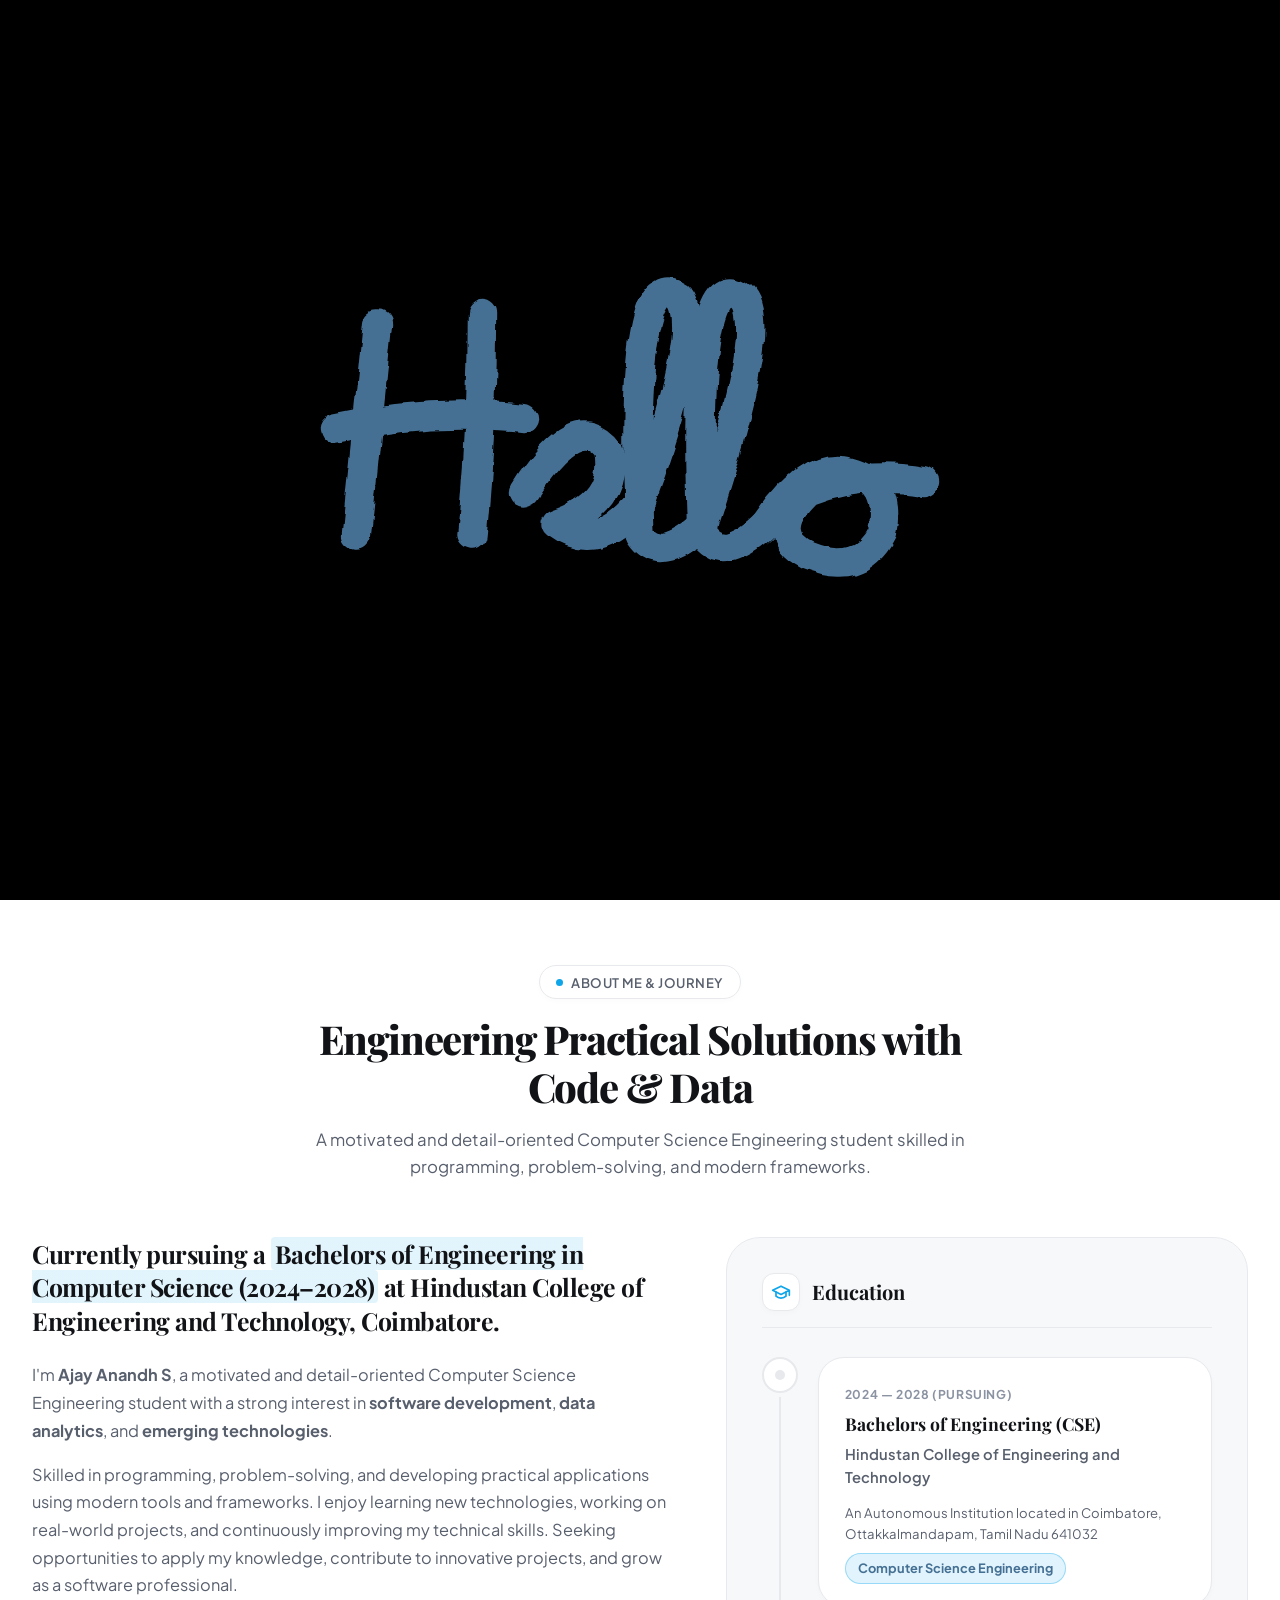
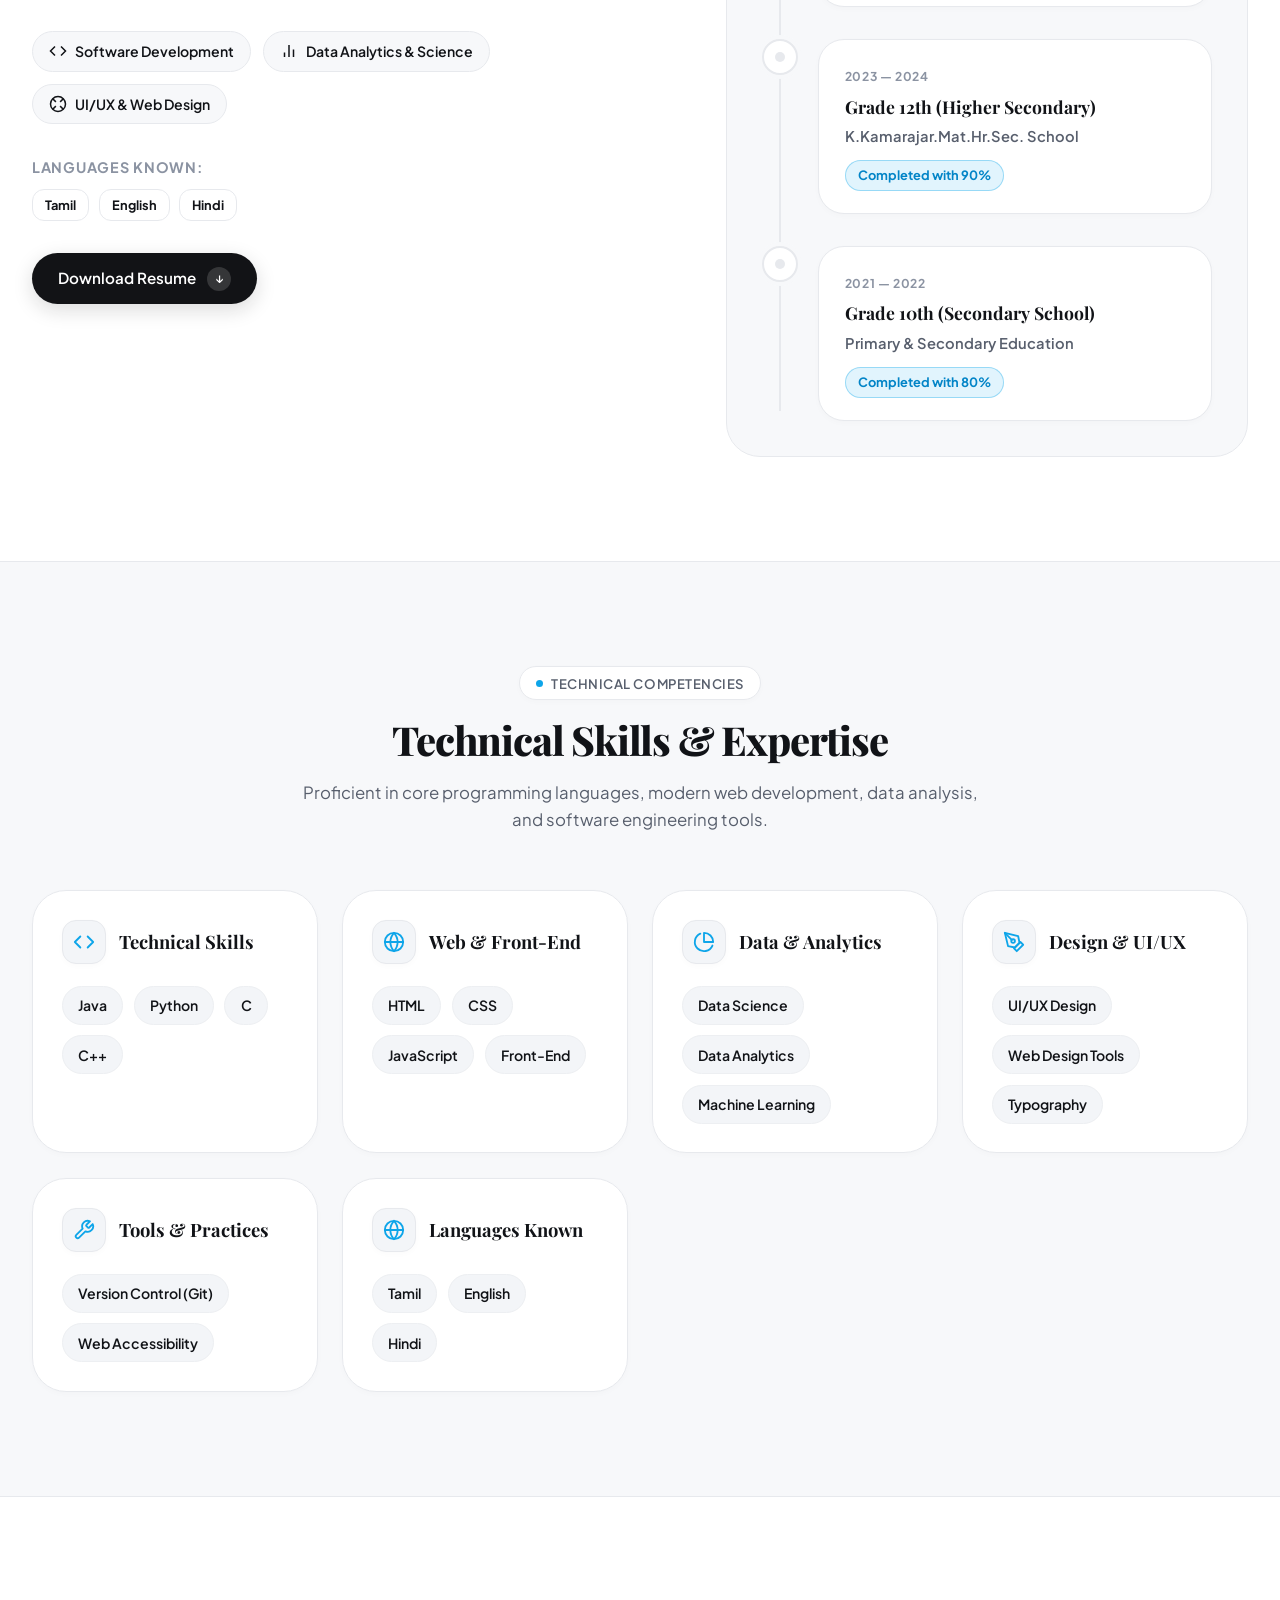
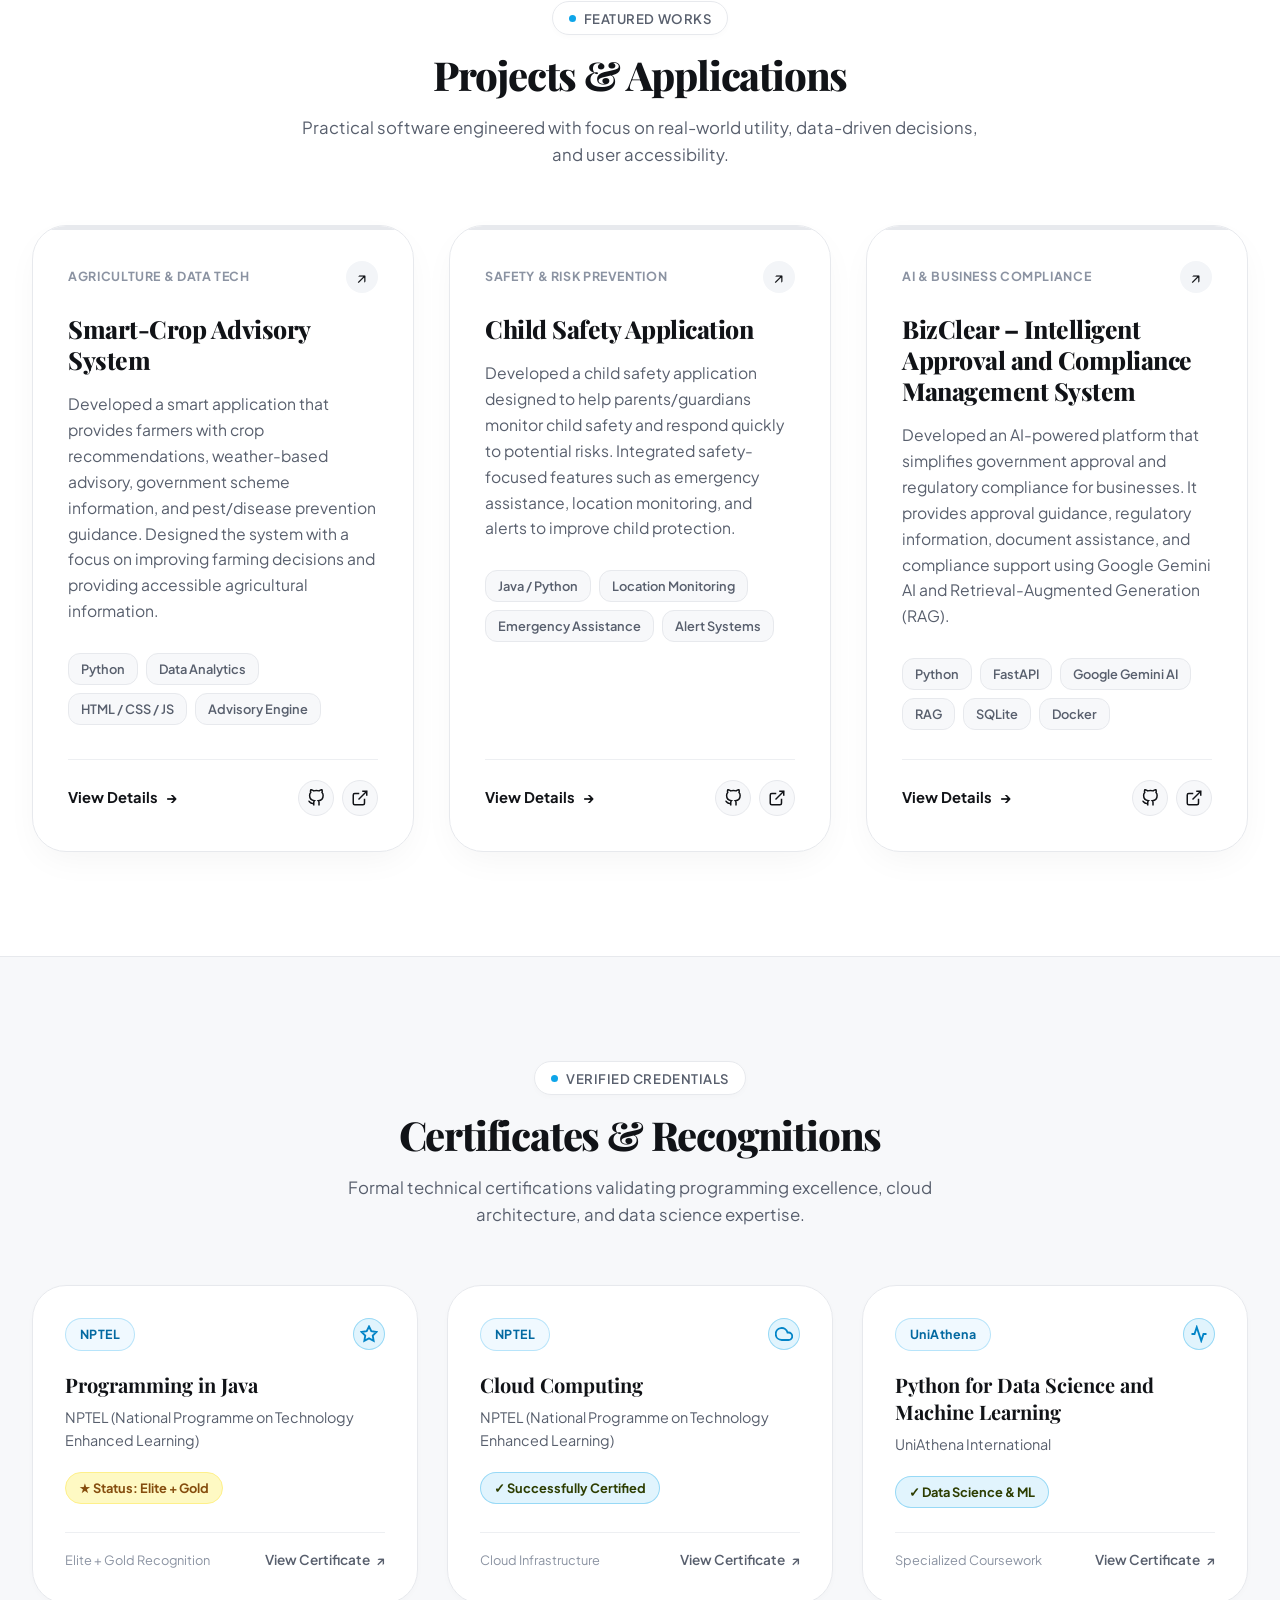
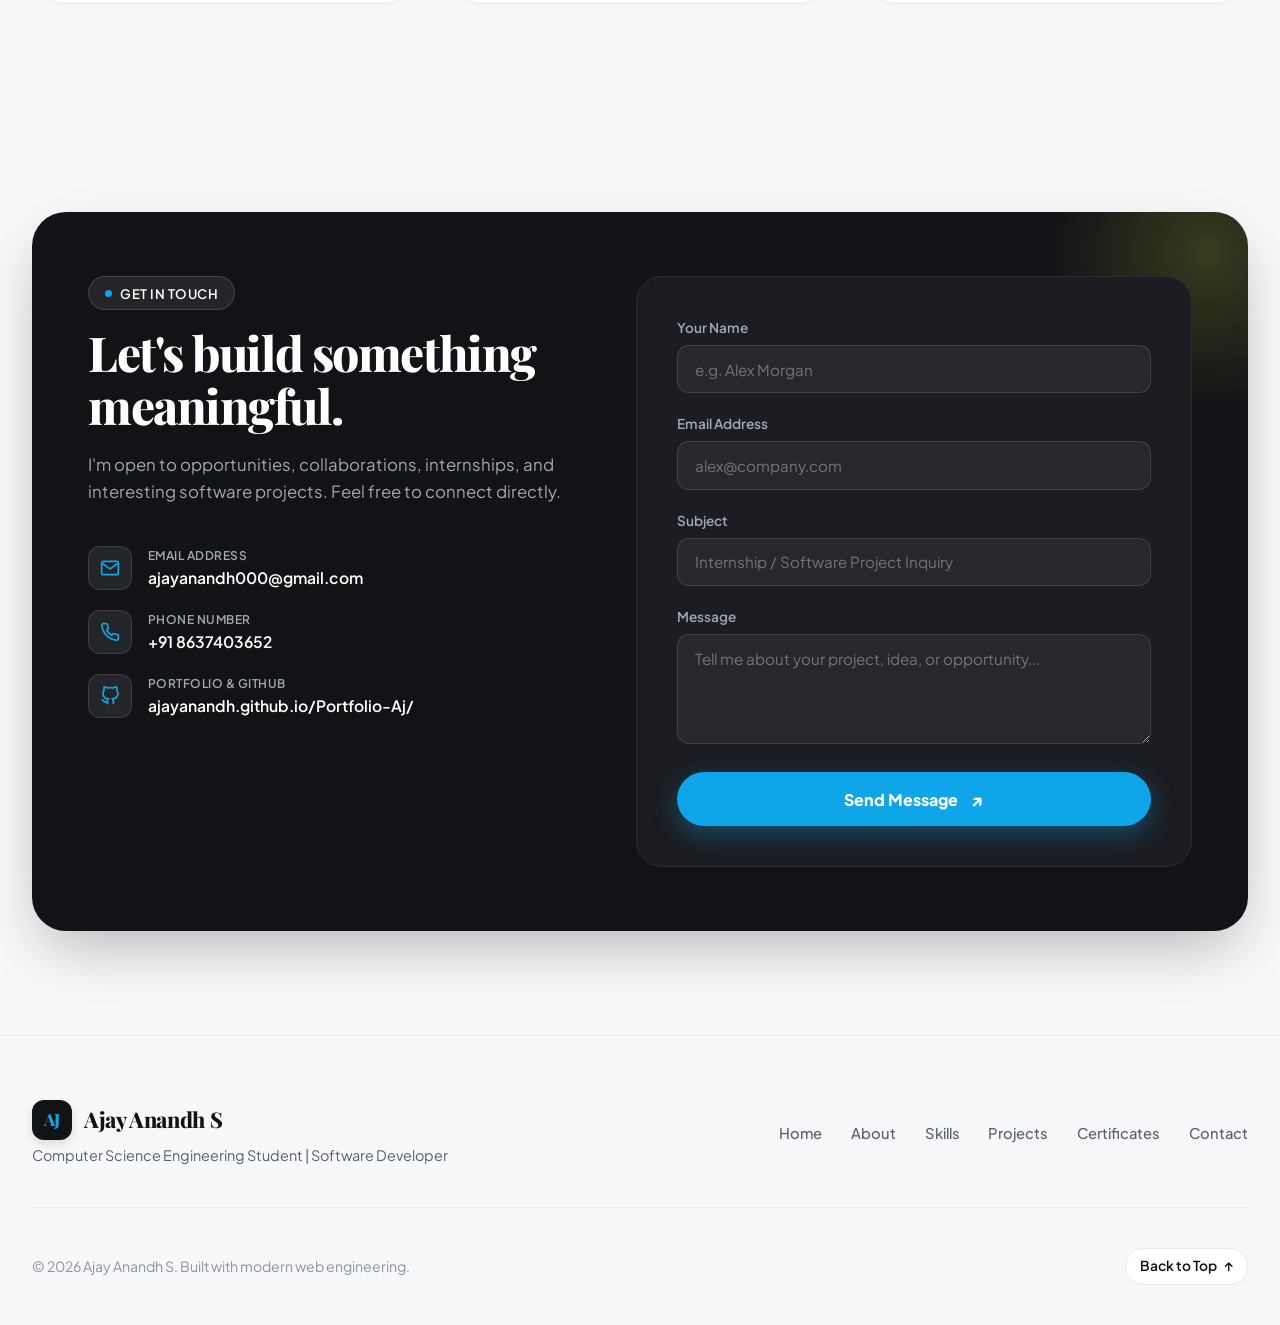
==== commit c7d8e2ae: "Add BizClear AI project to showcase and details modal" ====
--- a/index.html
+++ b/index.html
@@ -1,33 +1,40 @@
 <!DOCTYPE html>
 <html lang="en">
+
 <head>
   <meta charset="UTF-8">
   <meta name="viewport" content="width=device-width, initial-scale=1.0">
   <title>Ajay Anandh S | Computer Science Engineer & Software Developer</title>
-  <meta name="description" content="Personal portfolio of Ajay Anandh S - Computer Science Engineering student, aspiring Software Developer, Data Analyst, and UI/UX Enthusiast.">
-  <meta name="keywords" content="Ajay Anandh S, Ajay Anandh, Computer Science Engineer, Software Developer, Data Analyst, NPTEL Elite Gold, Java, Python, Coimbatore">
+  <meta name="description"
+    content="Personal portfolio of Ajay Anandh S - Computer Science Engineering student, aspiring Software Developer, Data Analyst, and UI/UX Enthusiast.">
+  <meta name="keywords"
+    content="Ajay Anandh S, Ajay Anandh, Computer Science Engineer, Software Developer, Data Analyst, NPTEL Elite Gold, Java, Python, Coimbatore">
   <meta name="author" content="Ajay Anandh S">
 
   <!-- Open Graph / Social Media Meta -->
   <meta property="og:type" content="website">
   <meta property="og:title" content="Ajay Anandh S | Computer Science Engineer Portfolio">
-  <meta property="og:description" content="Passionate about building practical software solutions, exploring data, and creating meaningful digital experiences.">
+  <meta property="og:description"
+    content="Passionate about building practical software solutions, exploring data, and creating meaningful digital experiences.">
   <meta property="og:url" content="https://ajayanandh.github.io/Portfolio-Aj/">
-  
+
   <!-- CSS Stylesheets -->
   <link rel="stylesheet" href="css/style.css">
   <link rel="stylesheet" href="css/animations.css">
 
   <!-- Favicon (SVG Monogram) -->
-  <link rel="icon" href="data:image/svg+xml,<svg xmlns='http://www.w3.org/2000/svg' viewBox='0 0 100 100'><rect width='100' height='100' rx='25' fill='%23121316'/><text x='50' y='65' font-family='sans-serif' font-size='42' font-weight='800' fill='%2338BDF8' text-anchor='middle'>AA</text></svg>">
+  <link rel="icon"
+    href="data:image/svg+xml,<svg xmlns='http://www.w3.org/2000/svg' viewBox='0 0 100 100'><rect width='100' height='100' rx='25' fill='%23121316'/><text x='50' y='65' font-family='sans-serif' font-size='42' font-weight='800' fill='%2338BDF8' text-anchor='middle'>AJ</text></svg>">
 </head>
+
 <body class="no-scroll">
 
   <!-- ========================================================================
        INTRO ANIMATION
        ======================================================================== -->
   <div class="intro-container" id="introOverlay">
-    <svg viewBox="0 0 350 200" class="hello-svg" id="helloSvg" xmlns="http://www.w3.org/2000/svg" aria-label="Hello intro animation">
+    <svg viewBox="0 0 350 200" class="hello-svg" id="helloSvg" xmlns="http://www.w3.org/2000/svg"
+      aria-label="Hello intro animation">
       <defs>
         <filter id="rough-brush" x="-20%" y="-20%" width="140%" height="140%">
           <feTurbulence type="fractalNoise" baseFrequency="0.08" numOctaves="3" result="noise" />
@@ -46,7 +53,8 @@
         <!-- l -->
         <path class="brush-stroke l2" d="M 205 135 Q 240 30 220 25 Q 200 20 205 140 Q 215 155 235 135" />
         <!-- o -->
-        <path class="brush-stroke o1" d="M 235 135 Q 255 105 275 110 Q 295 115 290 140 Q 280 160 255 150 Q 235 140 255 120 Q 280 110 310 115" />
+        <path class="brush-stroke o1"
+          d="M 235 135 Q 255 105 275 110 Q 295 115 290 140 Q 280 160 255 150 Q 235 140 255 120 Q 280 110 310 115" />
       </g>
     </svg>
   </div>
@@ -58,7 +66,7 @@
     <div class="container nav-wrapper">
       <!-- Left: Logo & Initials -->
       <a href="#home" class="brand-logo" aria-label="Ajay Anandh S Portfolio Home">
-        <div class="brand-monogram">AA</div>
+        <div class="brand-monogram">AJ</div>
         <span class="brand-name">Ajay Anandh S</span>
       </a>
 
@@ -81,12 +89,13 @@
           <span>Let's Connect</span>
           <span class="arrow-icon">↗</span>
         </a>
-        
+
         <!-- Theme Toggle -->
         <button class="theme-toggle" id="themeToggle" aria-label="Toggle Dark Mode">
           <div class="toggle-icon-wrapper">
             <!-- Sun Icon (SVG) -->
-            <svg class="sun-icon" viewBox="0 0 24 24" fill="none" stroke="currentColor" stroke-width="2" stroke-linecap="round" stroke-linejoin="round">
+            <svg class="sun-icon" viewBox="0 0 24 24" fill="none" stroke="currentColor" stroke-width="2"
+              stroke-linecap="round" stroke-linejoin="round">
               <circle cx="12" cy="12" r="5"></circle>
               <line x1="12" y1="1" x2="12" y2="3"></line>
               <line x1="12" y1="21" x2="12" y2="23"></line>
@@ -98,7 +107,8 @@
               <line x1="18.36" y1="5.64" x2="19.78" y2="4.22"></line>
             </svg>
             <!-- Moon Icon (SVG) -->
-            <svg class="moon-icon" viewBox="0 0 24 24" fill="none" stroke="currentColor" stroke-width="2" stroke-linecap="round" stroke-linejoin="round">
+            <svg class="moon-icon" viewBox="0 0 24 24" fill="none" stroke="currentColor" stroke-width="2"
+              stroke-linecap="round" stroke-linejoin="round">
               <path d="M21 12.79A9 9 0 1 1 11.21 3 7 7 0 0 0 21 12.79z"></path>
             </svg>
           </div>
@@ -120,7 +130,7 @@
   <aside class="mobile-drawer" id="mobileDrawer">
     <div class="mobile-drawer-top">
       <div class="brand-logo" style="margin-bottom: 2.5rem;">
-        <div class="brand-monogram">AA</div>
+        <div class="brand-monogram">AJ</div>
         <span class="brand-name">Ajay Anandh S</span>
       </div>
       <ul class="mobile-nav-links">
@@ -150,27 +160,28 @@
 
       <div class="container">
         <div class="hero-grid">
-          
+
           <!-- LEFT COLUMN: Intro & Large Heading -->
           <div class="hero-left hero-animate-1">
             <div class="hero-greeting-badge">
               <span class="pulse-dot"></span>
               <span>Hello, I'm</span>
             </div>
-            
+
             <h1 class="hero-name-title" id="heroNameTitle">Ajay Anandh S</h1>
             <h2 class="hero-role-title">
-             Compute Science Student 
+              Compute Science Student
               <span class="highlight-line"></span>
             </h2>
-            
+
             <p class="hero-description">
-             I’m a Computer Science Engineering student with a strong interest in software development and data analytics.
-I’m passionate about problem-solving and continuously improving my technical skills.
-I’m eager to learn, innovate, and grow as a software professional. 
+              I’m a Computer Science Engineering student with a strong interest in software development and data
+              analytics.
+              I’m passionate about problem-solving and continuously improving my technical skills.
+              I’m eager to learn, innovate, and grow as a software professional.
 
             </p>
-            
+
             <div class="hero-actions">
               <a href="#projects" class="btn-primary">
                 <span>View My Work</span>
@@ -186,33 +197,47 @@
           <!-- CENTER COLUMN: Large Rounded Profile Card -->
           <div class="hero-center hero-animate-2">
             <div class="profile-card-container">
-              
+
               <div class="profile-image-frame">
-                <img src="assets/profile.png?v=4" alt="Ajay Anandh S - Computer Science Engineer" class="profile-photo" id="profileImage" onerror="this.src='assets/avatar.svg'">
-                
+                <img src="assets/profile.png?v=4" alt="Ajay Anandh S - Computer Science Engineer" class="profile-photo"
+                  id="profileImage" onerror="this.src='assets/avatar.svg'">
+
                 <!-- Floating Vertical Social Media Dock -->
                 <div class="profile-social-dock" aria-label="Social Profiles">
-                  <a href="https://github.com/ajayanandh" target="_blank" rel="noopener noreferrer" class="social-circle-btn" title="GitHub: github.com/ajayanandh">
-                    <svg viewBox="0 0 24 24" fill="none" stroke="currentColor" stroke-width="2" stroke-linecap="round" stroke-linejoin="round">
-                      <path d="M9 19c-5 1.5-5-2.5-7-3m14 6v-3.87a3.37 3.37 0 0 0-.94-2.61c3.14-.35 6.44-1.54 6.44-7A5.44 5.44 0 0 0 20 4.77 5.07 5.07 0 0 0 19.91 1S18.73.65 16 2.48a13.38 13.38 0 0 0-7 0C6.27.65 5.09 1 5.09 1A5.07 5.07 0 0 0 5 4.77a5.44 5.44 0 0 0-1.5 3.78c0 5.42 3.3 6.61 6.44 7A3.37 3.37 0 0 0 9 18.13V22"></path>
+                  <a href="https://github.com/ajayanandh" target="_blank" rel="noopener noreferrer"
+                    class="social-circle-btn" title="GitHub: github.com/ajayanandh">
+                    <svg viewBox="0 0 24 24" fill="none" stroke="currentColor" stroke-width="2" stroke-linecap="round"
+                      stroke-linejoin="round">
+                      <path
+                        d="M9 19c-5 1.5-5-2.5-7-3m14 6v-3.87a3.37 3.37 0 0 0-.94-2.61c3.14-.35 6.44-1.54 6.44-7A5.44 5.44 0 0 0 20 4.77 5.07 5.07 0 0 0 19.91 1S18.73.65 16 2.48a13.38 13.38 0 0 0-7 0C6.27.65 5.09 1 5.09 1A5.07 5.07 0 0 0 5 4.77a5.44 5.44 0 0 0-1.5 3.78c0 5.42 3.3 6.61 6.44 7A3.37 3.37 0 0 0 9 18.13V22">
+                      </path>
                     </svg>
                   </a>
-                  <a href="https://ajayanandh.github.io/Portfolio-Aj/" target="_blank" rel="noopener noreferrer" class="social-circle-btn" title="Live Portfolio Website">
-                    <svg viewBox="0 0 24 24" fill="none" stroke="currentColor" stroke-width="2" stroke-linecap="round" stroke-linejoin="round">
+                  <a href="https://ajayanandh.github.io/Portfolio-Aj/" target="_blank" rel="noopener noreferrer"
+                    class="social-circle-btn" title="Live Portfolio Website">
+                    <svg viewBox="0 0 24 24" fill="none" stroke="currentColor" stroke-width="2" stroke-linecap="round"
+                      stroke-linejoin="round">
                       <circle cx="12" cy="12" r="10"></circle>
                       <line x1="2" y1="12" x2="22" y2="12"></line>
-                      <path d="M12 2a15.3 15.3 0 0 1 4 10 15.3 15.3 0 0 1-4 10 15.3 15.3 0 0 1-4-10 15.3 15.3 0 0 1 4-10z"></path>
+                      <path
+                        d="M12 2a15.3 15.3 0 0 1 4 10 15.3 15.3 0 0 1-4 10 15.3 15.3 0 0 1-4-10 15.3 15.3 0 0 1 4-10z">
+                      </path>
                     </svg>
                   </a>
-                  <a href="mailto:ajayanandh000@gmail.com" class="social-circle-btn" title="Email: ajayanandh000@gmail.com">
-                    <svg viewBox="0 0 24 24" fill="none" stroke="currentColor" stroke-width="2" stroke-linecap="round" stroke-linejoin="round">
+                  <a href="mailto:ajayanandh000@gmail.com" class="social-circle-btn"
+                    title="Email: ajayanandh000@gmail.com">
+                    <svg viewBox="0 0 24 24" fill="none" stroke="currentColor" stroke-width="2" stroke-linecap="round"
+                      stroke-linejoin="round">
                       <path d="M4 4h16c1.1 0 2 .9 2 2v12c0 1.1-.9 2-2 2H4c-1.1 0-2-.9-2-2V6c0-1.1.9-2 2-2z"></path>
                       <polyline points="22,6 12,13 2,6"></polyline>
                     </svg>
                   </a>
                   <a href="tel:+918637403652" class="social-circle-btn" title="Phone: +91 8637403652">
-                    <svg viewBox="0 0 24 24" fill="none" stroke="currentColor" stroke-width="2" stroke-linecap="round" stroke-linejoin="round">
-                      <path d="M22 16.92v3a2 2 0 0 1-2.18 2 19.79 19.79 0 0 1-8.63-3.07 19.5 19.5 0 0 1-6-6 19.79 19.79 0 0 1-3.07-8.67A2 2 0 0 1 4.11 2h3a2 2 0 0 1 2 1.72 12.84 12.84 0 0 0 .7 2.81 2 2 0 0 1-.45 2.11L8.09 9.91a16 16 0 0 0 6 6l1.27-1.27a2 2 0 0 1 2.11-.45 12.84 12.84 0 0 0 2.81.7A2 2 0 0 1 22 16.92z"></path>
+                    <svg viewBox="0 0 24 24" fill="none" stroke="currentColor" stroke-width="2" stroke-linecap="round"
+                      stroke-linejoin="round">
+                      <path
+                        d="M22 16.92v3a2 2 0 0 1-2.18 2 19.79 19.79 0 0 1-8.63-3.07 19.5 19.5 0 0 1-6-6 19.79 19.79 0 0 1-3.07-8.67A2 2 0 0 1 4.11 2h3a2 2 0 0 1 2 1.72 12.84 12.84 0 0 0 .7 2.81 2 2 0 0 1-.45 2.11L8.09 9.91a16 16 0 0 0 6 6l1.27-1.27a2 2 0 0 1 2.11-.45 12.84 12.84 0 0 0 2.81.7A2 2 0 0 1 22 16.92z">
+                      </path>
                     </svg>
                   </a>
                 </div>
@@ -230,15 +255,16 @@
           <!-- RIGHT COLUMN: Futuristic Tech HUD Animation Stage -->
           <div class="hero-right hero-animate-3">
             <div class="tech-animation-card">
-              
+
               <!-- Layered Interactive Tech HUD Stage -->
               <div class="tech-hud-stage">
                 <!-- Glowing Core Radial Pulse -->
                 <div class="hud-core-glow"></div>
-                
+
                 <!-- Main Futuristic Tech Animation Graphic -->
-                <img src="assets/tech_animation.png" alt="Futuristic Tech Hologram &amp; Circuit Animation" class="tech-hud-img" id="techHudImg">
-                
+                <img src="assets/tech_animation.png" alt="Futuristic Tech Hologram &amp; Circuit Animation"
+                  class="tech-hud-img" id="techHudImg">
+
                 <!-- Dynamic Energy Beam Ray -->
                 <div class="hud-beam-pulse"></div>
 
@@ -273,55 +299,80 @@
          ====================================================================== -->
     <section class="section about-section" id="about">
       <div class="container">
-        
+
         <div class="section-header reveal">
           <div class="section-tag">About Me & Journey</div>
           <h2 class="section-title">Engineering Practical Solutions with Code & Data</h2>
           <p class="section-subtitle">
-            A motivated and detail-oriented Computer Science Engineering student skilled in programming, problem-solving, and modern frameworks.
+            A motivated and detail-oriented Computer Science Engineering student skilled in programming,
+            problem-solving, and modern frameworks.
           </p>
         </div>
 
         <div class="about-grid">
-          
+
           <!-- Narrative Description -->
           <div class="about-narrative reveal delay-1">
             <p class="about-lead">
-              Currently pursuing a <span class="highlight">Bachelors of Engineering in Computer Science (2024–2028)</span> at Hindustan College of Engineering and Technology, Coimbatore.
+              Currently pursuing a <span class="highlight">Bachelors of Engineering in Computer Science
+                (2024–2028)</span> at Hindustan College of Engineering and Technology, Coimbatore.
             </p>
-            
+
             <div class="about-paragraphs">
               <p>
-                I'm <strong>Ajay Anandh S</strong>, a motivated and detail-oriented Computer Science Engineering student with a strong interest in <strong>software development</strong>, <strong>data analytics</strong>, and <strong>emerging technologies</strong>.
+                I'm <strong>Ajay Anandh S</strong>, a motivated and detail-oriented Computer Science Engineering student
+                with a strong interest in <strong>software development</strong>, <strong>data analytics</strong>, and
+                <strong>emerging technologies</strong>.
               </p>
               <p>
-                Skilled in programming, problem-solving, and developing practical applications using modern tools and frameworks. I enjoy learning new technologies, working on real-world projects, and continuously improving my technical skills. Seeking opportunities to apply my knowledge, contribute to innovative projects, and grow as a software professional.
+                Skilled in programming, problem-solving, and developing practical applications using modern tools and
+                frameworks. I enjoy learning new technologies, working on real-world projects, and continuously
+                improving my technical skills. Seeking opportunities to apply my knowledge, contribute to innovative
+                projects, and grow as a software professional.
               </p>
             </div>
 
             <!-- Core Strengths Pills -->
             <div class="about-focus-pills">
               <div class="focus-pill">
-                <svg width="18" height="18" viewBox="0 0 24 24" fill="none" stroke="currentColor" stroke-width="2"><polyline points="16 18 22 12 16 6"></polyline><polyline points="8 6 2 12 8 18"></polyline></svg>
+                <svg width="18" height="18" viewBox="0 0 24 24" fill="none" stroke="currentColor" stroke-width="2">
+                  <polyline points="16 18 22 12 16 6"></polyline>
+                  <polyline points="8 6 2 12 8 18"></polyline>
+                </svg>
                 <span>Software Development</span>
               </div>
               <div class="focus-pill">
-                <svg width="18" height="18" viewBox="0 0 24 24" fill="none" stroke="currentColor" stroke-width="2"><line x1="18" y1="20" x2="18" y2="10"></line><line x1="12" y1="20" x2="12" y2="4"></line><line x1="6" y1="20" x2="6" y2="14"></line></svg>
+                <svg width="18" height="18" viewBox="0 0 24 24" fill="none" stroke="currentColor" stroke-width="2">
+                  <line x1="18" y1="20" x2="18" y2="10"></line>
+                  <line x1="12" y1="20" x2="12" y2="4"></line>
+                  <line x1="6" y1="20" x2="6" y2="14"></line>
+                </svg>
                 <span>Data Analytics & Science</span>
               </div>
               <div class="focus-pill">
-                <svg width="18" height="18" viewBox="0 0 24 24" fill="none" stroke="currentColor" stroke-width="2"><circle cx="12" cy="12" r="10"></circle><path d="m4.93 4.93 4.24 4.24"></path><path d="m14.83 9.17 4.24-4.24"></path><path d="m14.83 14.83 4.24 4.24"></path><path d="m9.17 14.83-4.24 4.24"></path></svg>
+                <svg width="18" height="18" viewBox="0 0 24 24" fill="none" stroke="currentColor" stroke-width="2">
+                  <circle cx="12" cy="12" r="10"></circle>
+                  <path d="m4.93 4.93 4.24 4.24"></path>
+                  <path d="m14.83 9.17 4.24-4.24"></path>
+                  <path d="m14.83 14.83 4.24 4.24"></path>
+                  <path d="m9.17 14.83-4.24 4.24"></path>
+                </svg>
                 <span>UI/UX & Web Design</span>
               </div>
             </div>
 
             <!-- Spoken Languages & Actions -->
             <div style="margin-bottom: 2rem;">
-              <h4 style="font-size: 0.9rem; font-weight: 700; text-transform: uppercase; color: var(--text-muted); margin-bottom: 0.6rem; letter-spacing: 0.05em;">Languages Known:</h4>
+              <h4
+                style="font-size: 0.9rem; font-weight: 700; text-transform: uppercase; color: var(--text-muted); margin-bottom: 0.6rem; letter-spacing: 0.05em;">
+                Languages Known:</h4>
               <div style="display: flex; gap: 0.6rem; flex-wrap: wrap;">
-                <span class="tech-badge" style="background: var(--bg-card); border-color: var(--border-light); font-weight: 700; color: var(--text-primary);">Tamil</span>
-                <span class="tech-badge" style="background: var(--bg-card); border-color: var(--border-light); font-weight: 700; color: var(--text-primary);">English</span>
-                <span class="tech-badge" style="background: var(--bg-card); border-color: var(--border-light); font-weight: 700; color: var(--text-primary);">Hindi</span>
+                <span class="tech-badge"
+                  style="background: var(--bg-card); border-color: var(--border-light); font-weight: 700; color: var(--text-primary);">Tamil</span>
+                <span class="tech-badge"
+                  style="background: var(--bg-card); border-color: var(--border-light); font-weight: 700; color: var(--text-primary);">English</span>
+                <span class="tech-badge"
+                  style="background: var(--bg-card); border-color: var(--border-light); font-weight: 700; color: var(--text-primary);">Hindi</span>
               </div>
             </div>
 
@@ -337,7 +388,8 @@
           <div class="education-card reveal delay-2">
             <div class="edu-header">
               <div class="edu-header-icon">
-                <svg width="20" height="20" viewBox="0 0 24 24" fill="none" stroke="currentColor" stroke-width="2" stroke-linecap="round" stroke-linejoin="round">
+                <svg width="20" height="20" viewBox="0 0 24 24" fill="none" stroke="currentColor" stroke-width="2"
+                  stroke-linecap="round" stroke-linejoin="round">
                   <path d="M22 10v6M2 10l10-5 10 5-10 5z"></path>
                   <path d="M6 12v5c3 3 9 3 12 0v-5"></path>
                 </svg>
@@ -347,7 +399,7 @@
 
             <div class="timeline" id="educationTimeline">
               <div class="timeline-progress-line" id="timelineProgressLine"></div>
-              
+
               <!-- College Education -->
               <div class="timeline-item">
                 <div class="timeline-marker"></div>
@@ -369,7 +421,8 @@
                   <span class="timeline-period">2023 — 2024</span>
                   <h4 class="timeline-title">Grade 12th (Higher Secondary)</h4>
                   <div class="timeline-institute">K.Kamarajar.Mat.Hr.Sec. School</div>
-                  <div class="timeline-badge" style="background-color: var(--accent-lime-subtle); color: #0284C7;">Completed with 90%</div>
+                  <div class="timeline-badge" style="background-color: var(--accent-lime-subtle); color: #0284C7;">
+                    Completed with 90%</div>
                 </div>
               </div>
 
@@ -380,7 +433,8 @@
                   <span class="timeline-period">2021 — 2022</span>
                   <h4 class="timeline-title">Grade 10th (Secondary School)</h4>
                   <div class="timeline-institute">Primary & Secondary Education</div>
-                  <div class="timeline-badge" style="background-color: var(--accent-lime-subtle); color: #0284C7;">Completed with 80%</div>
+                  <div class="timeline-badge" style="background-color: var(--accent-lime-subtle); color: #0284C7;">
+                    Completed with 80%</div>
                 </div>
               </div>
 
@@ -397,22 +451,24 @@
          ====================================================================== -->
     <section class="section" id="skills">
       <div class="container">
-        
+
         <div class="section-header reveal">
           <div class="section-tag">Technical Competencies</div>
           <h2 class="section-title">Technical Skills & Expertise</h2>
           <p class="section-subtitle">
-            Proficient in core programming languages, modern web development, data analysis, and software engineering tools.
+            Proficient in core programming languages, modern web development, data analysis, and software engineering
+            tools.
           </p>
         </div>
 
         <div class="skills-grid">
-          
+
           <!-- Programming Languages (Technical Skills) -->
           <div class="skill-category-card reveal delay-1">
             <div class="skill-card-top">
               <div class="skill-icon-badge">
-                <svg width="22" height="22" viewBox="0 0 24 24" fill="none" stroke="currentColor" stroke-width="2" stroke-linecap="round" stroke-linejoin="round">
+                <svg width="22" height="22" viewBox="0 0 24 24" fill="none" stroke="currentColor" stroke-width="2"
+                  stroke-linecap="round" stroke-linejoin="round">
                   <polyline points="16 18 22 12 16 6"></polyline>
                   <polyline points="8 6 2 12 8 18"></polyline>
                 </svg>
@@ -431,10 +487,12 @@
           <div class="skill-category-card reveal delay-2">
             <div class="skill-card-top">
               <div class="skill-icon-badge">
-                <svg width="22" height="22" viewBox="0 0 24 24" fill="none" stroke="currentColor" stroke-width="2" stroke-linecap="round" stroke-linejoin="round">
+                <svg width="22" height="22" viewBox="0 0 24 24" fill="none" stroke="currentColor" stroke-width="2"
+                  stroke-linecap="round" stroke-linejoin="round">
                   <circle cx="12" cy="12" r="10"></circle>
                   <line x1="2" y1="12" x2="22" y2="12"></line>
-                  <path d="M12 2a15.3 15.3 0 0 1 4 10 15.3 15.3 0 0 1-4 10 15.3 15.3 0 0 1-4-10 15.3 15.3 0 0 1 4-10z"></path>
+                  <path d="M12 2a15.3 15.3 0 0 1 4 10 15.3 15.3 0 0 1-4 10 15.3 15.3 0 0 1-4-10 15.3 15.3 0 0 1 4-10z">
+                  </path>
                 </svg>
               </div>
               <h3 class="skill-category-name">Web & Front-End</h3>
@@ -451,7 +509,8 @@
           <div class="skill-category-card reveal delay-3">
             <div class="skill-card-top">
               <div class="skill-icon-badge">
-                <svg width="22" height="22" viewBox="0 0 24 24" fill="none" stroke="currentColor" stroke-width="2" stroke-linecap="round" stroke-linejoin="round">
+                <svg width="22" height="22" viewBox="0 0 24 24" fill="none" stroke="currentColor" stroke-width="2"
+                  stroke-linecap="round" stroke-linejoin="round">
                   <path d="M21.21 15.89A10 10 0 1 1 8 2.83"></path>
                   <path d="M22 12A10 10 0 0 0 12 2v10z"></path>
                 </svg>
@@ -469,7 +528,8 @@
           <div class="skill-category-card reveal delay-1">
             <div class="skill-card-top">
               <div class="skill-icon-badge">
-                <svg width="22" height="22" viewBox="0 0 24 24" fill="none" stroke="currentColor" stroke-width="2" stroke-linecap="round" stroke-linejoin="round">
+                <svg width="22" height="22" viewBox="0 0 24 24" fill="none" stroke="currentColor" stroke-width="2"
+                  stroke-linecap="round" stroke-linejoin="round">
                   <path d="M12 19l7-7 3 3-7 7-3-3z"></path>
                   <path d="M18 13l-1.5-7.5L2 2l3.5 14.5L13 18l5-5z"></path>
                   <path d="M2 2l7.586 7.586"></path>
@@ -489,8 +549,11 @@
           <div class="skill-category-card reveal delay-2">
             <div class="skill-card-top">
               <div class="skill-icon-badge">
-                <svg width="22" height="22" viewBox="0 0 24 24" fill="none" stroke="currentColor" stroke-width="2" stroke-linecap="round" stroke-linejoin="round">
-                  <path d="M14.7 6.3a1 1 0 0 0 0 1.4l1.6 1.6a1 1 0 0 0 1.4 0l3.77-3.77a6 6 0 0 1-7.94 7.94l-6.91 6.91a2.12 2.12 0 0 1-3-3l6.91-6.91a6 6 0 0 1 7.94-7.94l-3.76 3.76z"></path>
+                <svg width="22" height="22" viewBox="0 0 24 24" fill="none" stroke="currentColor" stroke-width="2"
+                  stroke-linecap="round" stroke-linejoin="round">
+                  <path
+                    d="M14.7 6.3a1 1 0 0 0 0 1.4l1.6 1.6a1 1 0 0 0 1.4 0l3.77-3.77a6 6 0 0 1-7.94 7.94l-6.91 6.91a2.12 2.12 0 0 1-3-3l6.91-6.91a6 6 0 0 1 7.94-7.94l-3.76 3.76z">
+                  </path>
                 </svg>
               </div>
               <h3 class="skill-category-name">Tools & Practices</h3>
@@ -505,7 +568,8 @@
           <div class="skill-category-card reveal delay-3">
             <div class="skill-card-top">
               <div class="skill-icon-badge">
-                <svg width="22" height="22" viewBox="0 0 24 24" fill="none" stroke="currentColor" stroke-width="2" stroke-linecap="round" stroke-linejoin="round">
+                <svg width="22" height="22" viewBox="0 0 24 24" fill="none" stroke="currentColor" stroke-width="2"
+                  stroke-linecap="round" stroke-linejoin="round">
                   <circle cx="12" cy="12" r="10"></circle>
                   <path d="M12 2a14.5 14.5 0 0 0 0 20 14.5 14.5 0 0 0 0-20"></path>
                   <path d="M2 12h20"></path>
@@ -528,19 +592,21 @@
     <!-- ======================================================================
          PROJECTS SECTION
          ====================================================================== -->
-    <section class="section" id="projects" style="background-color: var(--bg-card); border-top: 1px solid var(--border-light); border-bottom: 1px solid var(--border-light);">
+    <section class="section" id="projects"
+      style="background-color: var(--bg-card); border-top: 1px solid var(--border-light); border-bottom: 1px solid var(--border-light);">
       <div class="container">
-        
+
         <div class="section-header reveal">
           <div class="section-tag">Featured Works</div>
           <h2 class="section-title">Projects & Applications</h2>
           <p class="section-subtitle">
-            Practical software engineered with focus on real-world utility, data-driven decisions, and user accessibility.
+            Practical software engineered with focus on real-world utility, data-driven decisions, and user
+            accessibility.
           </p>
         </div>
 
         <div class="projects-grid">
-          
+
           <!-- PROJECT 1: Smart-Crop Advisory System -->
           <article class="project-card reveal delay-1">
             <div>
@@ -550,9 +616,11 @@
               </div>
 
               <h3 class="project-title">Smart-Crop Advisory System</h3>
-              
+
               <p class="project-description">
-                Developed a smart application that provides farmers with crop recommendations, weather-based advisory, government scheme information, and pest/disease prevention guidance. Designed the system with a focus on improving farming decisions and providing accessible agricultural information.
+                Developed a smart application that provides farmers with crop recommendations, weather-based advisory,
+                government scheme information, and pest/disease prevention guidance. Designed the system with a focus on
+                improving farming decisions and providing accessible agricultural information.
               </p>
 
               <div class="project-tech-stack">
@@ -569,11 +637,21 @@
                 <span>→</span>
               </a>
               <div class="project-links">
-                <a href="https://github.com/ajayanandh" target="_blank" rel="noopener noreferrer" class="project-link-btn" title="View on GitHub">
-                  <svg width="18" height="18" viewBox="0 0 24 24" fill="none" stroke="currentColor" stroke-width="2"><path d="M9 19c-5 1.5-5-2.5-7-3m14 6v-3.87a3.37 3.37 0 0 0-.94-2.61c3.14-.35 6.44-1.54 6.44-7A5.44 5.44 0 0 0 20 4.77 5.07 5.07 0 0 0 19.91 1S18.73.65 16 2.48a13.38 13.38 0 0 0-7 0C6.27.65 5.09 1 5.09 1A5.07 5.07 0 0 0 5 4.77a5.44 5.44 0 0 0-1.5 3.78c0 5.42 3.3 6.61 6.44 7A3.37 3.37 0 0 0 9 18.13V22"></path></svg>
+                <a href="https://github.com/ajayanandh" target="_blank" rel="noopener noreferrer"
+                  class="project-link-btn" title="View on GitHub">
+                  <svg width="18" height="18" viewBox="0 0 24 24" fill="none" stroke="currentColor" stroke-width="2">
+                    <path
+                      d="M9 19c-5 1.5-5-2.5-7-3m14 6v-3.87a3.37 3.37 0 0 0-.94-2.61c3.14-.35 6.44-1.54 6.44-7A5.44 5.44 0 0 0 20 4.77 5.07 5.07 0 0 0 19.91 1S18.73.65 16 2.48a13.38 13.38 0 0 0-7 0C6.27.65 5.09 1 5.09 1A5.07 5.07 0 0 0 5 4.77a5.44 5.44 0 0 0-1.5 3.78c0 5.42 3.3 6.61 6.44 7A3.37 3.37 0 0 0 9 18.13V22">
+                    </path>
+                  </svg>
                 </a>
-                <a href="https://ajayanandh.github.io/Portfolio-Aj/" target="_blank" rel="noopener noreferrer" class="project-link-btn" title="Live Preview">
-                  <svg width="18" height="18" viewBox="0 0 24 24" fill="none" stroke="currentColor" stroke-width="2"><path d="M18 13v6a2 2 0 0 1-2 2H5a2 2 0 0 1-2-2V8a2 2 0 0 1 2-2h6"></path><polyline points="15 3 21 3 21 9"></polyline><line x1="10" y1="14" x2="21" y2="3"></line></svg>
+                <a href="https://ajayanandh.github.io/Portfolio-Aj/" target="_blank" rel="noopener noreferrer"
+                  class="project-link-btn" title="Live Preview">
+                  <svg width="18" height="18" viewBox="0 0 24 24" fill="none" stroke="currentColor" stroke-width="2">
+                    <path d="M18 13v6a2 2 0 0 1-2 2H5a2 2 0 0 1-2-2V8a2 2 0 0 1 2-2h6"></path>
+                    <polyline points="15 3 21 3 21 9"></polyline>
+                    <line x1="10" y1="14" x2="21" y2="3"></line>
+                  </svg>
                 </a>
               </div>
             </div>
@@ -588,9 +666,11 @@
               </div>
 
               <h3 class="project-title">Child Safety Application</h3>
-              
+
               <p class="project-description">
-                Developed a child safety application designed to help parents/guardians monitor child safety and respond quickly to potential risks. Integrated safety-focused features such as emergency assistance, location monitoring, and alerts to improve child protection.
+                Developed a child safety application designed to help parents/guardians monitor child safety and respond
+                quickly to potential risks. Integrated safety-focused features such as emergency assistance, location
+                monitoring, and alerts to improve child protection.
               </p>
 
               <div class="project-tech-stack">
@@ -607,15 +687,77 @@
                 <span>→</span>
               </a>
               <div class="project-links">
-                <a href="https://github.com/ajayanandh" target="_blank" rel="noopener noreferrer" class="project-link-btn" title="View on GitHub">
-                  <svg width="18" height="18" viewBox="0 0 24 24" fill="none" stroke="currentColor" stroke-width="2"><path d="M9 19c-5 1.5-5-2.5-7-3m14 6v-3.87a3.37 3.37 0 0 0-.94-2.61c3.14-.35 6.44-1.54 6.44-7A5.44 5.44 0 0 0 20 4.77 5.07 5.07 0 0 0 19.91 1S18.73.65 16 2.48a13.38 13.38 0 0 0-7 0C6.27.65 5.09 1 5.09 1A5.07 5.07 0 0 0 5 4.77a5.44 5.44 0 0 0-1.5 3.78c0 5.42 3.3 6.61 6.44 7A3.37 3.37 0 0 0 9 18.13V22"></path></svg>
+                <a href="https://github.com/ajayanandh" target="_blank" rel="noopener noreferrer"
+                  class="project-link-btn" title="View on GitHub">
+                  <svg width="18" height="18" viewBox="0 0 24 24" fill="none" stroke="currentColor" stroke-width="2">
+                    <path
+                      d="M9 19c-5 1.5-5-2.5-7-3m14 6v-3.87a3.37 3.37 0 0 0-.94-2.61c3.14-.35 6.44-1.54 6.44-7A5.44 5.44 0 0 0 20 4.77 5.07 5.07 0 0 0 19.91 1S18.73.65 16 2.48a13.38 13.38 0 0 0-7 0C6.27.65 5.09 1 5.09 1A5.07 5.07 0 0 0 5 4.77a5.44 5.44 0 0 0-1.5 3.78c0 5.42 3.3 6.61 6.44 7A3.37 3.37 0 0 0 9 18.13V22">
+                    </path>
+                  </svg>
                 </a>
-                <a href="https://ajayanandh.github.io/Portfolio-Aj/" target="_blank" rel="noopener noreferrer" class="project-link-btn" title="Live Preview">
-                  <svg width="18" height="18" viewBox="0 0 24 24" fill="none" stroke="currentColor" stroke-width="2"><path d="M18 13v6a2 2 0 0 1-2 2H5a2 2 0 0 1-2-2V8a2 2 0 0 1 2-2h6"></path><polyline points="15 3 21 3 21 9"></polyline><line x1="10" y1="14" x2="21" y2="3"></line></svg>
+                <a href="https://ajayanandh.github.io/Portfolio-Aj/" target="_blank" rel="noopener noreferrer"
+                  class="project-link-btn" title="Live Preview">
+                  <svg width="18" height="18" viewBox="0 0 24 24" fill="none" stroke="currentColor" stroke-width="2">
+                    <path d="M18 13v6a2 2 0 0 1-2 2H5a2 2 0 0 1-2-2V8a2 2 0 0 1 2-2h6"></path>
+                    <polyline points="15 3 21 3 21 9"></polyline>
+                    <line x1="10" y1="14" x2="21" y2="3"></line>
+                  </svg>
                 </a>
               </div>
             </div>
           </article>
+
+          <!-- PROJECT 3: BizClear -->
+<article class="project-card reveal delay-2">
+  <div>
+    <div class="project-meta-bar">
+      <span class="project-tag">AI & Business Compliance</span>
+      <div class="project-indicator">↗</div>
+    </div>
+
+    <h3 class="project-title">BizClear – Intelligent Approval and Compliance Management System</h3>
+
+    <p class="project-description">
+      Developed an AI-powered platform that simplifies government approval and regulatory compliance
+      for businesses. It provides approval guidance, regulatory information, document assistance, and
+      compliance support using Google Gemini AI and Retrieval-Augmented Generation (RAG).
+    </p>
+
+    <div class="project-tech-stack">
+      <span class="tech-badge">Python</span>
+      <span class="tech-badge">FastAPI</span>
+      <span class="tech-badge">Google Gemini AI</span>
+      <span class="tech-badge">RAG</span>
+      <span class="tech-badge">SQLite</span>
+      <span class="tech-badge">Docker</span>
+    </div>
+  </div>
+
+  <div class="project-card-footer">
+    <a href="#" class="project-view-btn" data-project-key="bizclear">
+      <span>View Details</span>
+      <span>→</span>
+    </a>
+    <div class="project-links">
+      <a href="https://github.com/ajayanandh"
+        target="_blank" rel="noopener noreferrer"
+        class="project-link-btn" title="View on GitHub">
+        <svg width="18" height="18" viewBox="0 0 24 24" fill="none" stroke="currentColor" stroke-width="2">
+          <path d="M9 19c-5 1.5-5-2.5-7-3m14 6v-3.87a3.37 3.37 0 0 0-.94-2.61c3.14-.35 6.44-1.54 6.44-7A5.44 5.44 0 0 0 20 4.77 5.07 5.07 0 0 0 19.91 1S18.73.65 16 2.48a13.38 13.38 0 0 0-7 0C6.27.65 5.09 1 5.09 1A5.07 5.07 0 0 0 5 4.77a5.44 5.44 0 0 0-1.5 3.78c0 5.42 3.3 6.61 6.44 7A3.37 3.37 0 0 0 9 18.13V22"></path>
+        </svg>
+      </a>
+      <a href="https://ajayanandh.github.io/Portfolio-Aj/"
+        target="_blank" rel="noopener noreferrer"
+        class="project-link-btn" title="Live Preview">
+        <svg width="18" height="18" viewBox="0 0 24 24" fill="none" stroke="currentColor" stroke-width="2">
+          <path d="M18 13v6a2 2 0 0 1-2 2H5a2 2 0 0 1-2-2V8a2 2 0 0 1 2-2h6"></path>
+          <polyline points="15 3 21 3 21 9"></polyline>
+          <line x1="10" y1="14" x2="21" y2="3"></line>
+        </svg>
+      </a>
+    </div>
+  </div>
+</article>
 
         </div>
 
@@ -627,30 +769,35 @@
          ====================================================================== -->
     <section class="section" id="certifications">
       <div class="container">
-        
+
         <div class="section-header reveal">
           <div class="section-tag">Verified Credentials</div>
           <h2 class="section-title">Certificates & Recognitions</h2>
           <p class="section-subtitle">
-            Formal technical certifications validating programming excellence, cloud architecture, and data science expertise.
+            Formal technical certifications validating programming excellence, cloud architecture, and data science
+            expertise.
           </p>
         </div>
 
         <div class="certifications-grid">
-          
+
           <!-- Cert 1: Java (NPTEL Elite + Gold) -->
           <div class="cert-card reveal delay-1">
             <div>
               <div class="cert-top-row">
                 <span class="cert-issuer-badge nptel">NPTEL</span>
                 <div class="cert-verified-icon" title="Elite + Gold Distinction">
-                  <svg width="18" height="18" viewBox="0 0 24 24" fill="none" stroke="currentColor" stroke-width="2.5"><path d="M12 2l3.09 6.26L22 9.27l-5 4.87 1.18 6.88L12 17.77l-6.18 3.25L7 14.14 2 9.27l6.91-1.01L12 2z"></path></svg>
+                  <svg width="18" height="18" viewBox="0 0 24 24" fill="none" stroke="currentColor" stroke-width="2.5">
+                    <path
+                      d="M12 2l3.09 6.26L22 9.27l-5 4.87 1.18 6.88L12 17.77l-6.18 3.25L7 14.14 2 9.27l6.91-1.01L12 2z">
+                    </path>
+                  </svg>
                 </div>
               </div>
 
               <h3 class="cert-title">Programming in Java</h3>
               <div class="cert-org-name">NPTEL (National Programme on Technology Enhanced Learning)</div>
-              
+
               <div class="cert-status-tag">
                 <span>★ Status: Elite + Gold</span>
               </div>
@@ -671,13 +818,15 @@
               <div class="cert-top-row">
                 <span class="cert-issuer-badge nptel">NPTEL</span>
                 <div class="cert-verified-icon">
-                  <svg width="18" height="18" viewBox="0 0 24 24" fill="none" stroke="currentColor" stroke-width="2.5"><path d="M18 10h-1.26A8 8 0 1 0 9 20h9a5 5 0 0 0 0-10z"></path></svg>
+                  <svg width="18" height="18" viewBox="0 0 24 24" fill="none" stroke="currentColor" stroke-width="2.5">
+                    <path d="M18 10h-1.26A8 8 0 1 0 9 20h9a5 5 0 0 0 0-10z"></path>
+                  </svg>
                 </div>
               </div>
 
               <h3 class="cert-title">Cloud Computing</h3>
               <div class="cert-org-name">NPTEL (National Programme on Technology Enhanced Learning)</div>
-              
+
               <div class="cert-status-tag verified-badge">
                 <span>✓ Successfully Certified</span>
               </div>
@@ -698,13 +847,15 @@
               <div class="cert-top-row">
                 <span class="cert-issuer-badge uniathena">UniAthena</span>
                 <div class="cert-verified-icon">
-                  <svg width="18" height="18" viewBox="0 0 24 24" fill="none" stroke="currentColor" stroke-width="2.5"><polyline points="22 12 18 12 15 21 9 3 6 12 2 12"></polyline></svg>
+                  <svg width="18" height="18" viewBox="0 0 24 24" fill="none" stroke="currentColor" stroke-width="2.5">
+                    <polyline points="22 12 18 12 15 21 9 3 6 12 2 12"></polyline>
+                  </svg>
                 </div>
               </div>
 
               <h3 class="cert-title">Python for Data Science and Machine Learning</h3>
               <div class="cert-org-name">UniAthena International</div>
-              
+
               <div class="cert-status-tag verified-badge">
                 <span>✓ Data Science & ML</span>
               </div>
@@ -729,26 +880,31 @@
          ====================================================================== -->
     <section class="section contact-section" id="contact">
       <div class="container">
-        
+
         <div class="contact-card-wrapper reveal">
           <div class="contact-grid">
-            
+
             <!-- Contact Left: Information & CTA -->
             <div class="contact-left">
-              <div class="section-tag" style="background: rgba(255,255,255,0.08); border-color: rgba(255,255,255,0.15); color: #FFF; align-self: flex-start;">
+              <div class="section-tag"
+                style="background: rgba(255,255,255,0.08); border-color: rgba(255,255,255,0.15); color: #FFF; align-self: flex-start;">
                 Get In Touch
               </div>
 
               <h2 class="contact-heading">Let's build something meaningful.</h2>
               <p class="contact-subtext">
-                I'm open to opportunities, collaborations, internships, and interesting software projects. Feel free to connect directly.
+                I'm open to opportunities, collaborations, internships, and interesting software projects. Feel free to
+                connect directly.
               </p>
 
               <div class="contact-direct-list">
                 <!-- Email -->
                 <div class="contact-direct-item">
                   <div class="contact-icon-box">
-                    <svg width="20" height="20" viewBox="0 0 24 24" fill="none" stroke="currentColor" stroke-width="2"><path d="M4 4h16c1.1 0 2 .9 2 2v12c0 1.1-.9 2-2 2H4c-1.1 0-2-.9-2-2V6c0-1.1.9-2 2-2z"></path><polyline points="22,6 12,13 2,6"></polyline></svg>
+                    <svg width="20" height="20" viewBox="0 0 24 24" fill="none" stroke="currentColor" stroke-width="2">
+                      <path d="M4 4h16c1.1 0 2 .9 2 2v12c0 1.1-.9 2-2 2H4c-1.1 0-2-.9-2-2V6c0-1.1.9-2 2-2z"></path>
+                      <polyline points="22,6 12,13 2,6"></polyline>
+                    </svg>
                   </div>
                   <div class="contact-item-details">
                     <span class="contact-item-label">Email Address</span>
@@ -759,7 +915,11 @@
                 <!-- Phone -->
                 <div class="contact-direct-item">
                   <div class="contact-icon-box">
-                    <svg width="20" height="20" viewBox="0 0 24 24" fill="none" stroke="currentColor" stroke-width="2"><path d="M22 16.92v3a2 2 0 0 1-2.18 2 19.79 19.79 0 0 1-8.63-3.07 19.5 19.5 0 0 1-6-6 19.79 19.79 0 0 1-3.07-8.67A2 2 0 0 1 4.11 2h3a2 2 0 0 1 2 1.72 12.84 12.84 0 0 0 .7 2.81 2 2 0 0 1-.45 2.11L8.09 9.91a16 16 0 0 0 6 6l1.27-1.27a2 2 0 0 1 2.11-.45 12.84 12.84 0 0 0 2.81.7A2 2 0 0 1 22 16.92z"></path></svg>
+                    <svg width="20" height="20" viewBox="0 0 24 24" fill="none" stroke="currentColor" stroke-width="2">
+                      <path
+                        d="M22 16.92v3a2 2 0 0 1-2.18 2 19.79 19.79 0 0 1-8.63-3.07 19.5 19.5 0 0 1-6-6 19.79 19.79 0 0 1-3.07-8.67A2 2 0 0 1 4.11 2h3a2 2 0 0 1 2 1.72 12.84 12.84 0 0 0 .7 2.81 2 2 0 0 1-.45 2.11L8.09 9.91a16 16 0 0 0 6 6l1.27-1.27a2 2 0 0 1 2.11-.45 12.84 12.84 0 0 0 2.81.7A2 2 0 0 1 22 16.92z">
+                      </path>
+                    </svg>
                   </div>
                   <div class="contact-item-details">
                     <span class="contact-item-label">Phone Number</span>
@@ -770,11 +930,16 @@
                 <!-- Portfolio / GitHub -->
                 <div class="contact-direct-item">
                   <div class="contact-icon-box">
-                    <svg width="20" height="20" viewBox="0 0 24 24" fill="none" stroke="currentColor" stroke-width="2"><path d="M9 19c-5 1.5-5-2.5-7-3m14 6v-3.87a3.37 3.37 0 0 0-.94-2.61c3.14-.35 6.44-1.54 6.44-7A5.44 5.44 0 0 0 20 4.77 5.07 5.07 0 0 0 19.91 1S18.73.65 16 2.48a13.38 13.38 0 0 0-7 0C6.27.65 5.09 1 5.09 1A5.07 5.07 0 0 0 5 4.77a5.44 5.44 0 0 0-1.5 3.78c0 5.42 3.3 6.61 6.44 7A3.37 3.37 0 0 0 9 18.13V22"></path></svg>
+                    <svg width="20" height="20" viewBox="0 0 24 24" fill="none" stroke="currentColor" stroke-width="2">
+                      <path
+                        d="M9 19c-5 1.5-5-2.5-7-3m14 6v-3.87a3.37 3.37 0 0 0-.94-2.61c3.14-.35 6.44-1.54 6.44-7A5.44 5.44 0 0 0 20 4.77 5.07 5.07 0 0 0 19.91 1S18.73.65 16 2.48a13.38 13.38 0 0 0-7 0C6.27.65 5.09 1 5.09 1A5.07 5.07 0 0 0 5 4.77a5.44 5.44 0 0 0-1.5 3.78c0 5.42 3.3 6.61 6.44 7A3.37 3.37 0 0 0 9 18.13V22">
+                      </path>
+                    </svg>
                   </div>
                   <div class="contact-item-details">
                     <span class="contact-item-label">Portfolio & GitHub</span>
-                    <a href="https://ajayanandh.github.io/Portfolio-Aj/" target="_blank" rel="noopener noreferrer" class="contact-item-value">ajayanandh.github.io/Portfolio-Aj/</a>
+                    <a href="https://ajayanandh.github.io/Portfolio-Aj/" target="_blank" rel="noopener noreferrer"
+                      class="contact-item-value">ajayanandh.github.io/Portfolio-Aj/</a>
                   </div>
                 </div>
               </div>
@@ -794,12 +959,14 @@
 
               <div class="form-group">
                 <label for="senderSubject" class="form-label">Subject</label>
-                <input type="text" id="senderSubject" class="form-input" placeholder="Internship / Software Project Inquiry">
+                <input type="text" id="senderSubject" class="form-input"
+                  placeholder="Internship / Software Project Inquiry">
               </div>
 
               <div class="form-group">
                 <label for="senderMessage" class="form-label">Message</label>
-                <textarea id="senderMessage" class="form-textarea" placeholder="Tell me about your project, idea, or opportunity..." required></textarea>
+                <textarea id="senderMessage" class="form-textarea"
+                  placeholder="Tell me about your project, idea, or opportunity..." required></textarea>
               </div>
 
               <button type="submit" class="form-submit-btn">
@@ -823,10 +990,10 @@
       <div class="footer-top">
         <div class="footer-brand">
           <div class="brand-logo">
-            <div class="brand-monogram">AA</div>
+            <div class="brand-monogram">AJ</div>
             <span class="footer-brand-name">Ajay Anandh S</span>
           </div>
-          <p class="footer-role">Computer Science Engineer | Software Developer | Data Analyst</p>
+          <p class="footer-role">Computer Science Engineering Student | Software Developer </p>
         </div>
 
         <ul class="footer-nav">
@@ -855,30 +1022,37 @@
   <div class="modal-overlay" id="projectModal" role="dialog" aria-modal="true" aria-labelledby="modalTitle">
     <div class="modal-box">
       <button class="modal-close-btn" id="modalCloseBtn" aria-label="Close modal">×</button>
-      
+
       <div style="margin-bottom: 0.5rem;">
         <span class="project-tag" id="modalCategory">Category</span>
       </div>
-      
+
       <h3 class="section-title" id="modalTitle" style="font-size: 1.8rem; margin-bottom: 1rem;">Project Title</h3>
-      
-      <p id="modalDescription" style="color: var(--text-secondary); line-height: 1.65; margin-bottom: 1.5rem; font-size: 1rem;"></p>
-      
+
+      <p id="modalDescription"
+        style="color: var(--text-secondary); line-height: 1.65; margin-bottom: 1.5rem; font-size: 1rem;"></p>
+
       <div style="margin-bottom: 1.5rem;">
-        <h4 style="font-family: var(--font-heading); font-size: 1.05rem; margin-bottom: 0.75rem; color: var(--text-primary);">Key Highlights & Features:</h4>
+        <h4
+          style="font-family: var(--font-heading); font-size: 1.05rem; margin-bottom: 0.75rem; color: var(--text-primary);">
+          Key Highlights & Features:</h4>
         <ul id="modalHighlights" style="list-style: none; padding: 0;"></ul>
       </div>
 
       <div style="margin-bottom: 1.8rem;">
-        <h4 style="font-family: var(--font-heading); font-size: 0.95rem; margin-bottom: 0.6rem; color: var(--text-muted); text-transform: uppercase;">Technologies Employed</h4>
+        <h4
+          style="font-family: var(--font-heading); font-size: 0.95rem; margin-bottom: 0.6rem; color: var(--text-muted); text-transform: uppercase;">
+          Technologies Employed</h4>
         <div id="modalTechStack" style="display: flex; flex-wrap: wrap; gap: 0.5rem;"></div>
       </div>
 
-      <div style="display: flex; align-items: center; justify-content: space-between; padding-top: 1.25rem; border-top: 1px solid var(--border-light); flex-wrap: wrap; gap: 1rem;">
+      <div
+        style="display: flex; align-items: center; justify-content: space-between; padding-top: 1.25rem; border-top: 1px solid var(--border-light); flex-wrap: wrap; gap: 1rem;">
         <div style="font-size: 0.85rem; font-weight: 700; color: #15803D;">
           Status: <span id="modalStatus">Completed</span>
         </div>
-        <a href="https://github.com/ajayanandh" target="_blank" rel="noopener noreferrer" class="btn-primary" style="padding: 0.6rem 1.2rem; font-size: 0.88rem;">
+        <a href="https://github.com/ajayanandh" target="_blank" rel="noopener noreferrer" class="btn-primary"
+          style="padding: 0.6rem 1.2rem; font-size: 0.88rem;">
           <span>View on GitHub</span>
           <span>↗</span>
         </a>
@@ -890,4 +1064,5 @@
   <script src="js/main.js"></script>
   <script src="js/contact.js"></script>
 </body>
-</html>
+
+</html>
--- a/css/style.css
+++ b/css/style.css
@@ -1308,9 +1308,10 @@
    ========================================================================== */
 .projects-grid {
   display: grid;
-  grid-template-columns: repeat(2, 1fr);
+  grid-template-columns: repeat(auto-fit, minmax(320px, 1fr));
   gap: 2.2rem;
 }
+
 
 .project-card {
   background: var(--bg-card);
@@ -2550,15 +2551,15 @@
   }
 }
 
-/* Dark Mode Background Image */
+/* Dark Mode Background Ambient Glow */
 html[data-theme="dark"] body::before {
-  background-image: url('../assets/dark_bg.jpg');
-  background-size: cover;
-  background-position: center fixed;
-  background-repeat: no-repeat;
-  opacity: 0.15;
+  background-image: 
+    radial-gradient(circle at 15% 20%, rgba(14, 165, 233, 0.12) 0%, transparent 45%),
+    radial-gradient(circle at 85% 65%, rgba(14, 165, 233, 0.08) 0%, transparent 50%);
+  opacity: 1;
   z-index: -1;
 }
+
 
 /* Dark Mode Hero Section Background */
 html[data-theme="dark"] .hero-section {
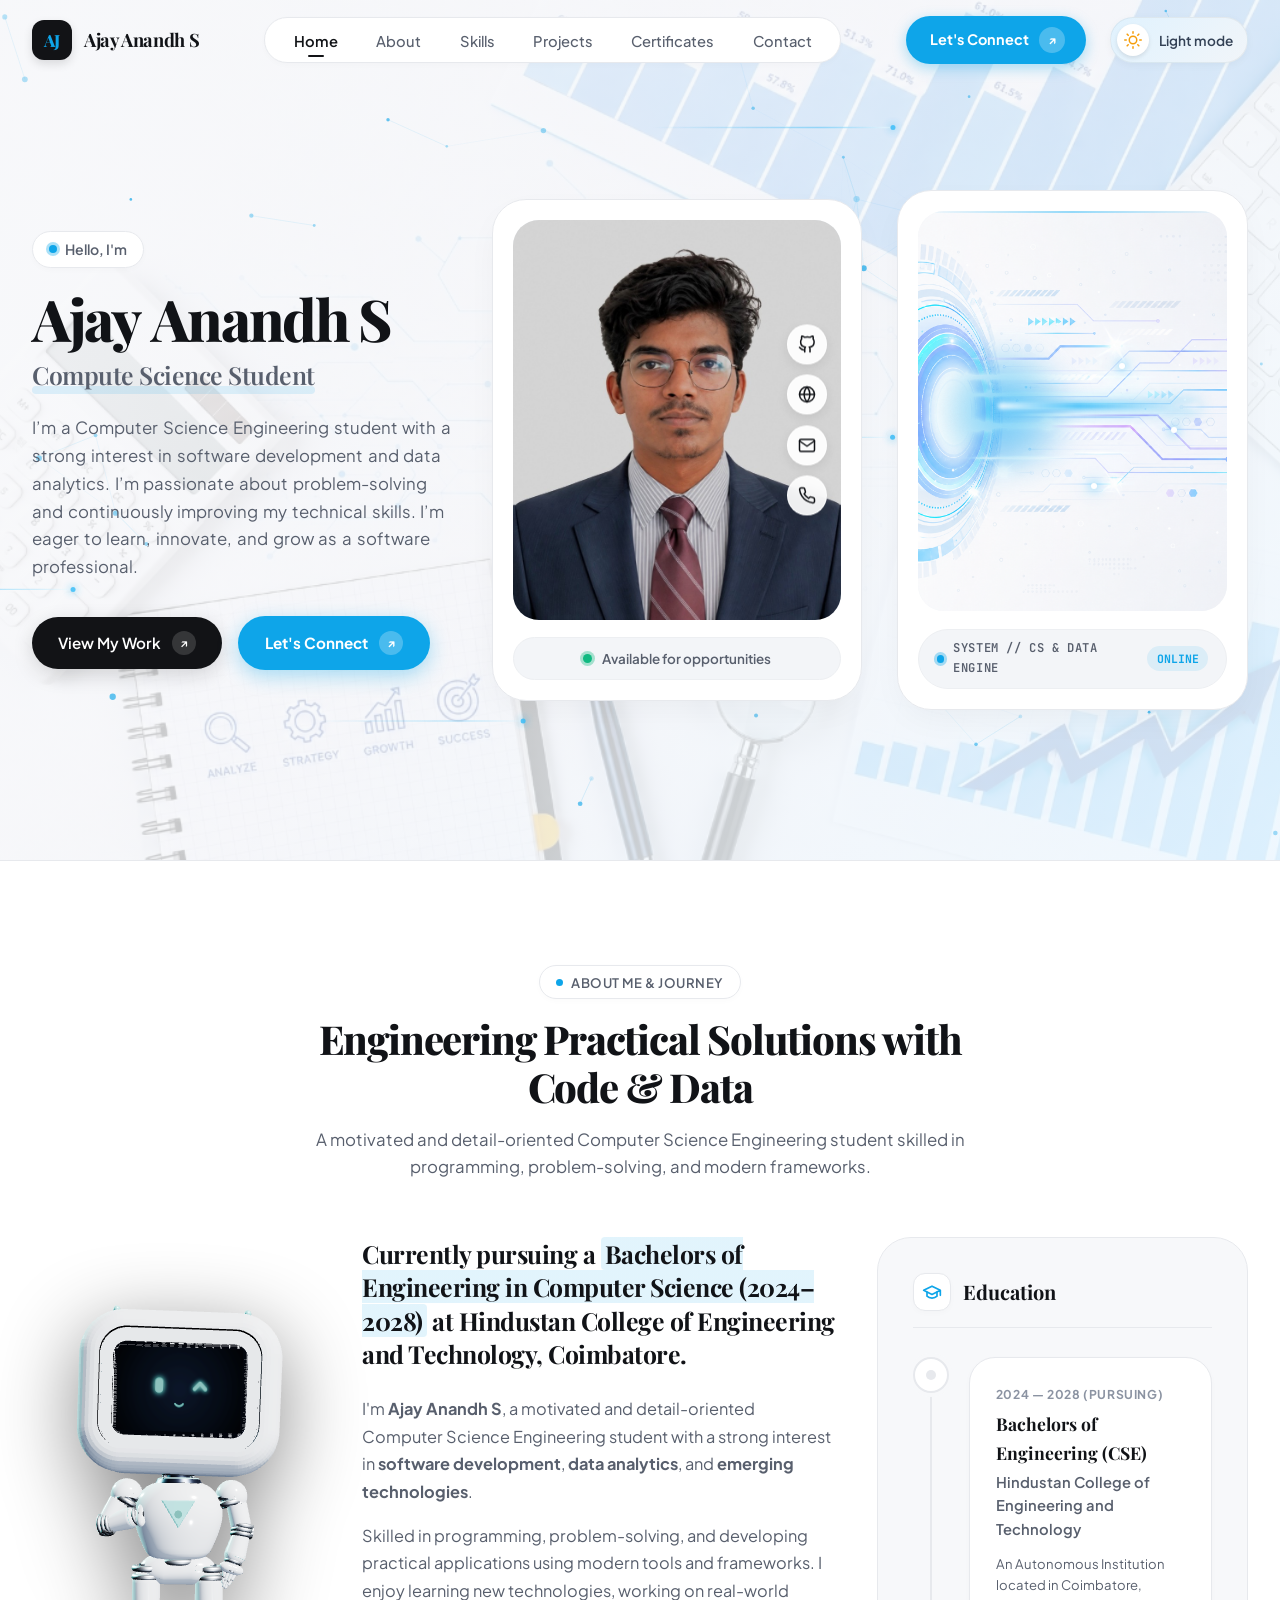
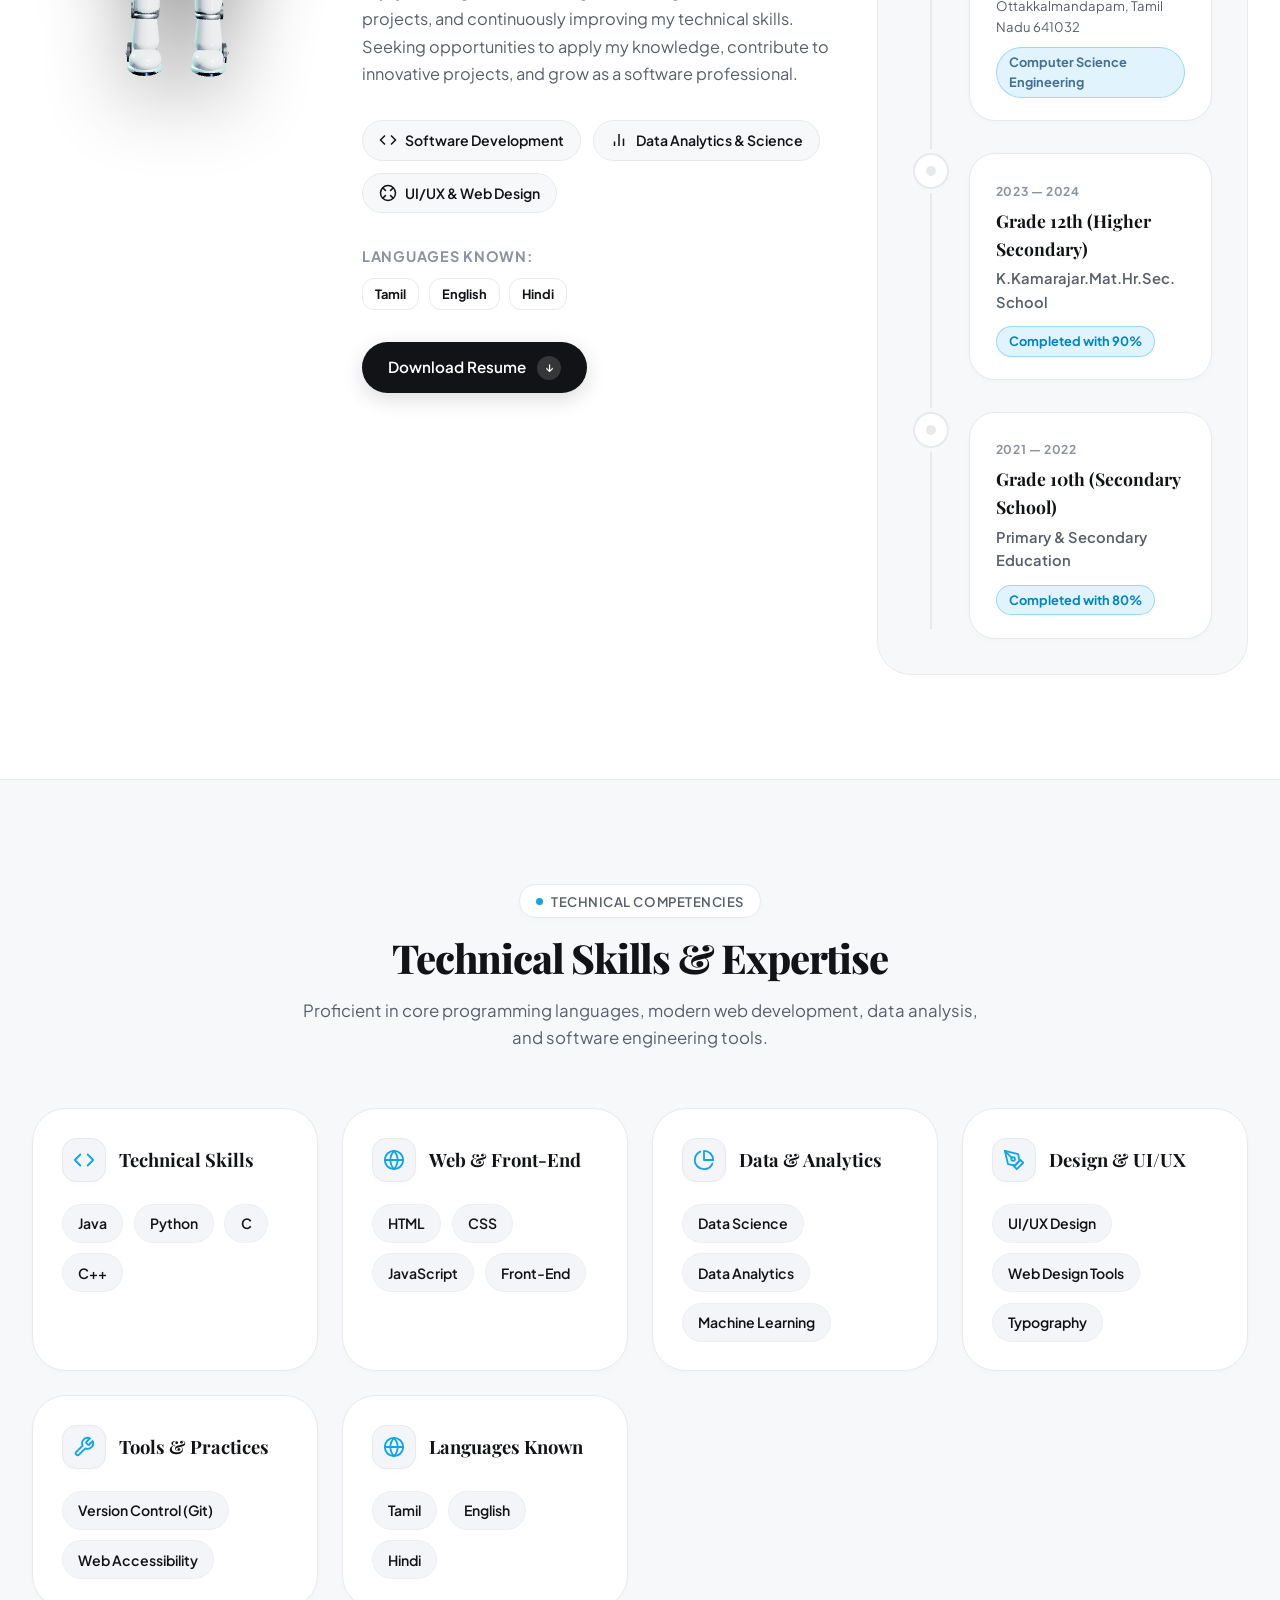
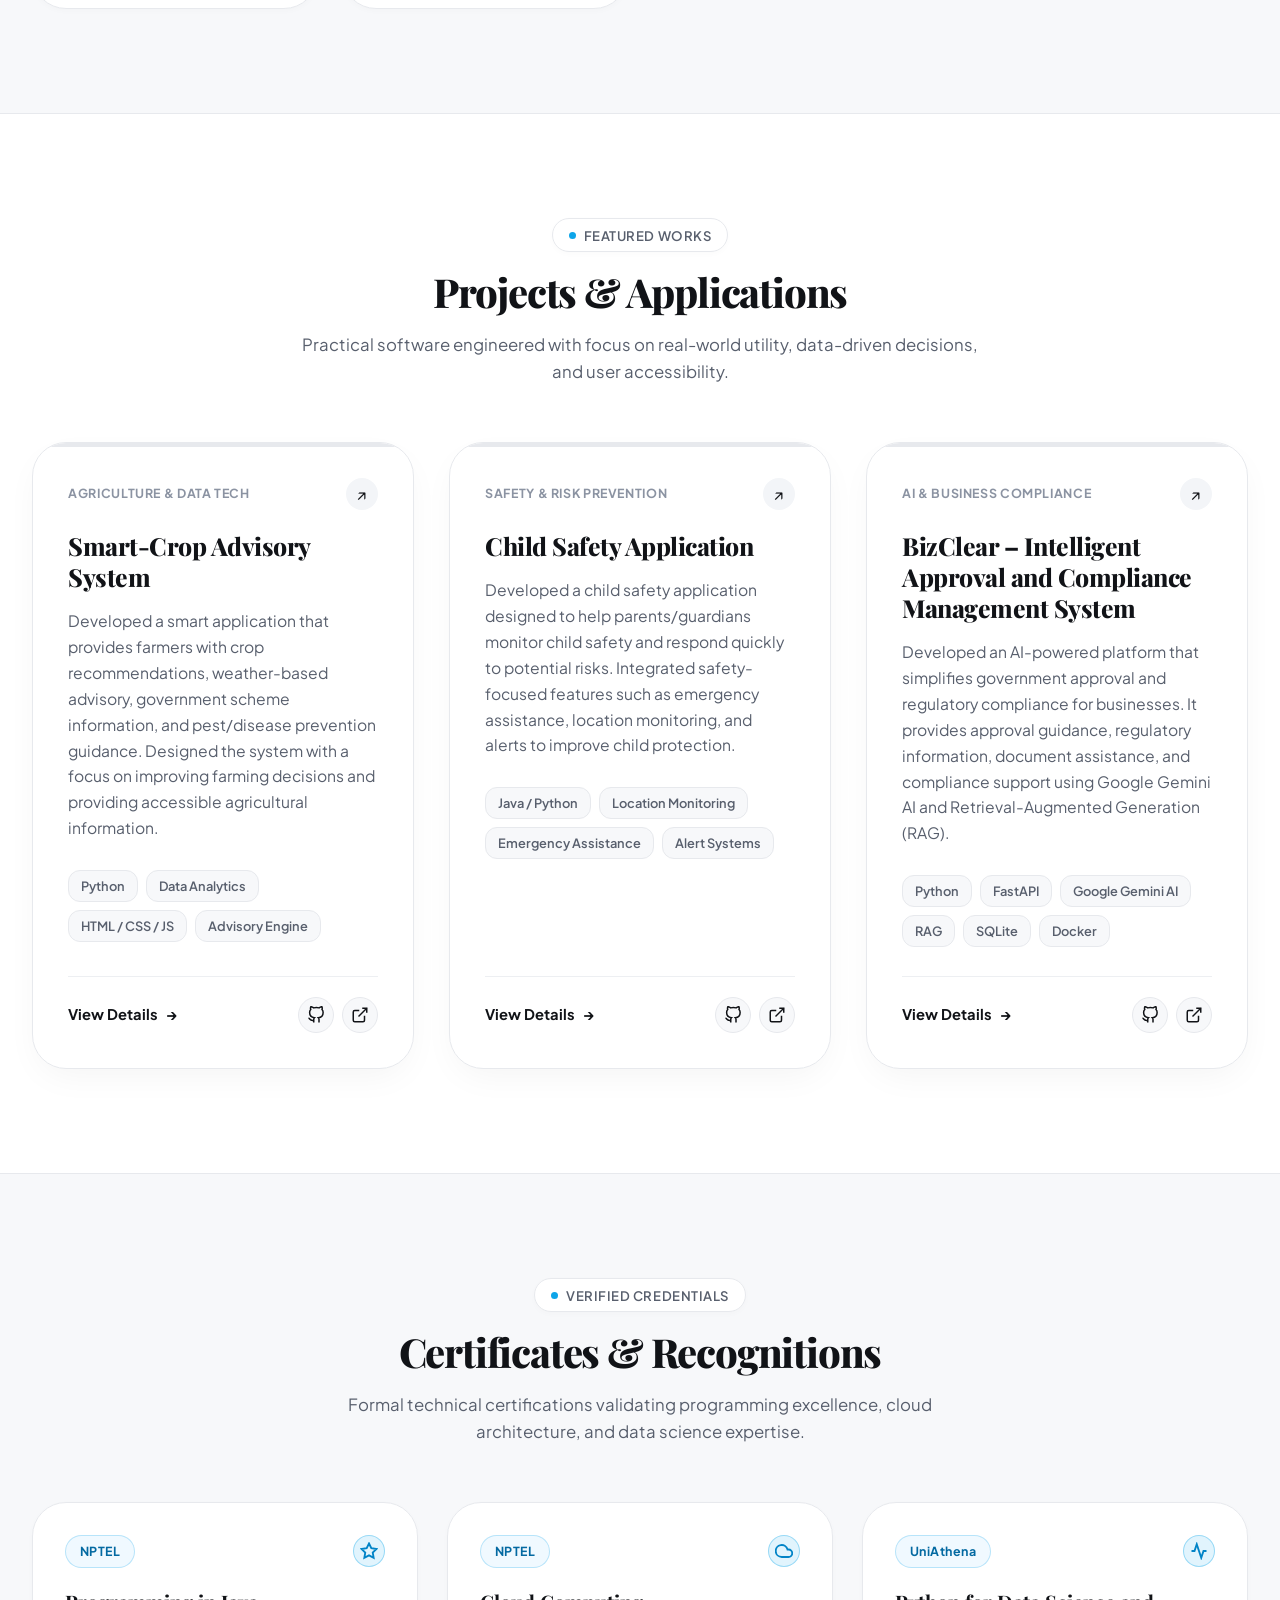
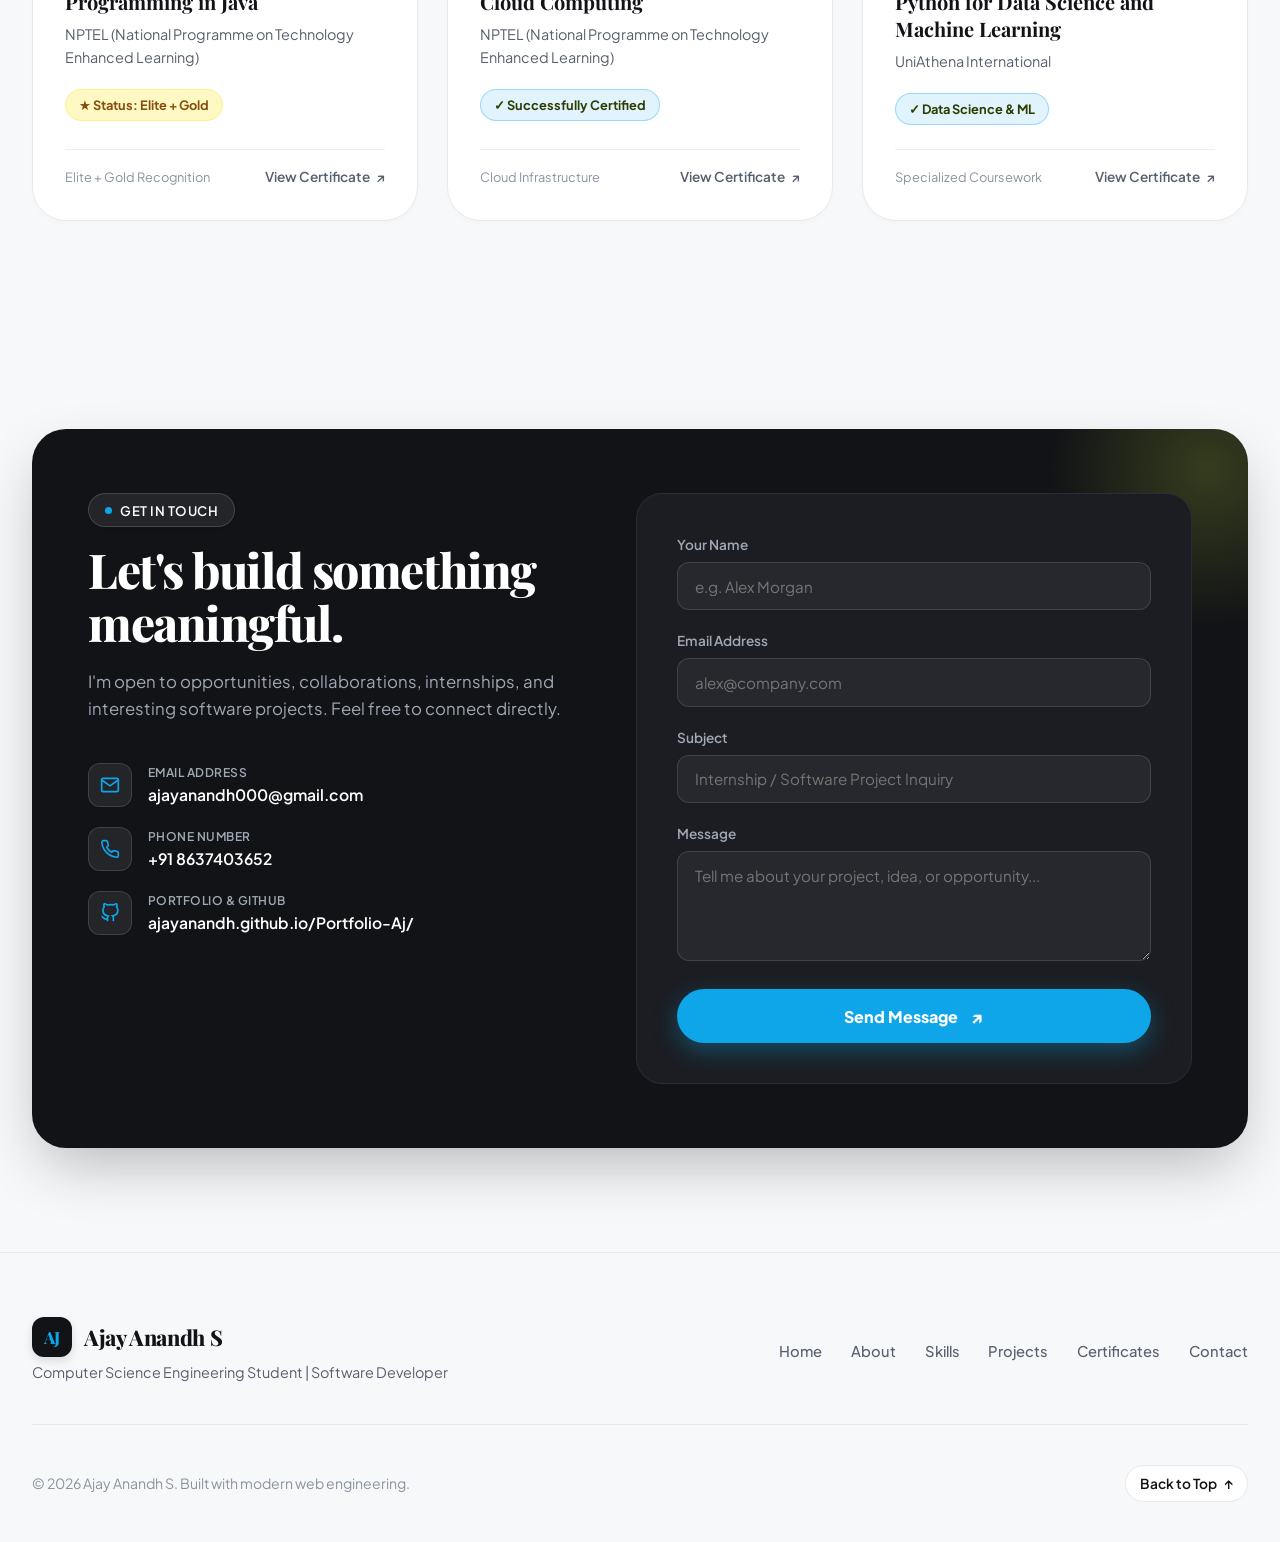
==== commit a04ee5ea: "Add interactive 3D robot companion with articulated mechanical neck and dual corner antennas" ====
--- a/index.html
+++ b/index.html
@@ -19,8 +19,8 @@
   <meta property="og:url" content="https://ajayanandh.github.io/Portfolio-Aj/">
 
   <!-- CSS Stylesheets -->
-  <link rel="stylesheet" href="css/style.css">
-  <link rel="stylesheet" href="css/animations.css">
+  <link rel="stylesheet" href="css/style.css?v=6">
+  <link rel="stylesheet" href="css/animations.css?v=6">
 
   <!-- Favicon (SVG Monogram) -->
   <link rel="icon"
@@ -311,6 +311,13 @@
 
         <div class="about-grid">
 
+          <!-- Column 1: Interactive 3D Robot Companion -->
+          <div class="about-robot-stage" id="aboutRobotStage">
+            <div class="robot-canvas-wrapper" id="robotCanvasWrapper">
+              <canvas id="robotCanvas" aria-label="Interactive 3D Robot Companion"></canvas>
+            </div>
+          </div>
+
           <!-- Narrative Description -->
           <div class="about-narrative reveal delay-1">
             <p class="about-lead">
@@ -1061,6 +1068,8 @@
   </div>
 
   <!-- JavaScript Scripts -->
+  <script src="js/three.min.js"></script>
+  <script src="js/robot3d.js?v=antennas1"></script>
   <script src="js/main.js"></script>
   <script src="js/contact.js"></script>
 </body>
--- a/css/style.css
+++ b/css/style.css
@@ -961,12 +961,56 @@
   border-bottom: 1px solid var(--border-light);
 }
 
+.about-section .container {
+  max-width: 1360px;
+}
+
 .about-grid {
   display: grid;
-  grid-template-columns: 1.1fr 0.9fr;
-  gap: 3.5rem;
+  grid-template-columns: 24% 1.35fr 1.05fr;
+  gap: 2.4rem;
   align-items: start;
 }
+
+/* ==========================================================================
+   ABOUT 3D ROBOT COMPANION
+   ========================================================================== */
+.about-robot-stage {
+  display: flex;
+  flex-direction: column;
+  align-items: center;
+  justify-content: center;
+  position: relative;
+  width: 100%;
+  min-height: 540px;
+}
+
+.robot-canvas-wrapper {
+  position: relative;
+  width: 100%;
+  max-width: 340px;
+  height: 540px;
+  display: flex;
+  align-items: center;
+  justify-content: center;
+  cursor: pointer;
+  user-select: none;
+}
+
+#robotCanvas {
+  width: 100% !important;
+  height: 100% !important;
+  display: block;
+  outline: none;
+  filter: drop-shadow(0 20px 40px rgba(0, 0, 0, 0.45));
+  transition: transform 0.4s cubic-bezier(0.16, 1, 0.3, 1);
+}
+
+.robot-canvas-wrapper:hover #robotCanvas {
+  transform: scale(1.02);
+}
+
+
 
 .about-narrative {
   display: flex;
@@ -1984,6 +2028,22 @@
     grid-template-columns: 1fr;
     gap: 2.5rem;
   }
+
+  .about-grid {
+    grid-template-columns: 1fr 1fr;
+    gap: 2.2rem;
+  }
+
+  .about-robot-stage {
+    grid-column: span 2;
+    min-height: 420px;
+    margin-bottom: 0.5rem;
+  }
+
+  .robot-canvas-wrapper {
+    height: 420px;
+    max-width: 300px;
+  }
 }
 
 /* --- Small Tablet / Large Mobile (860px and below) --- */
@@ -2071,6 +2131,17 @@
   .about-grid {
     grid-template-columns: 1fr;
     gap: 2.5rem;
+  }
+
+  .about-robot-stage {
+    grid-column: span 1;
+    min-height: 380px;
+    margin-bottom: 0.5rem;
+  }
+
+  .robot-canvas-wrapper {
+    height: 380px;
+    max-width: 280px;
   }
 
   .about-lead {
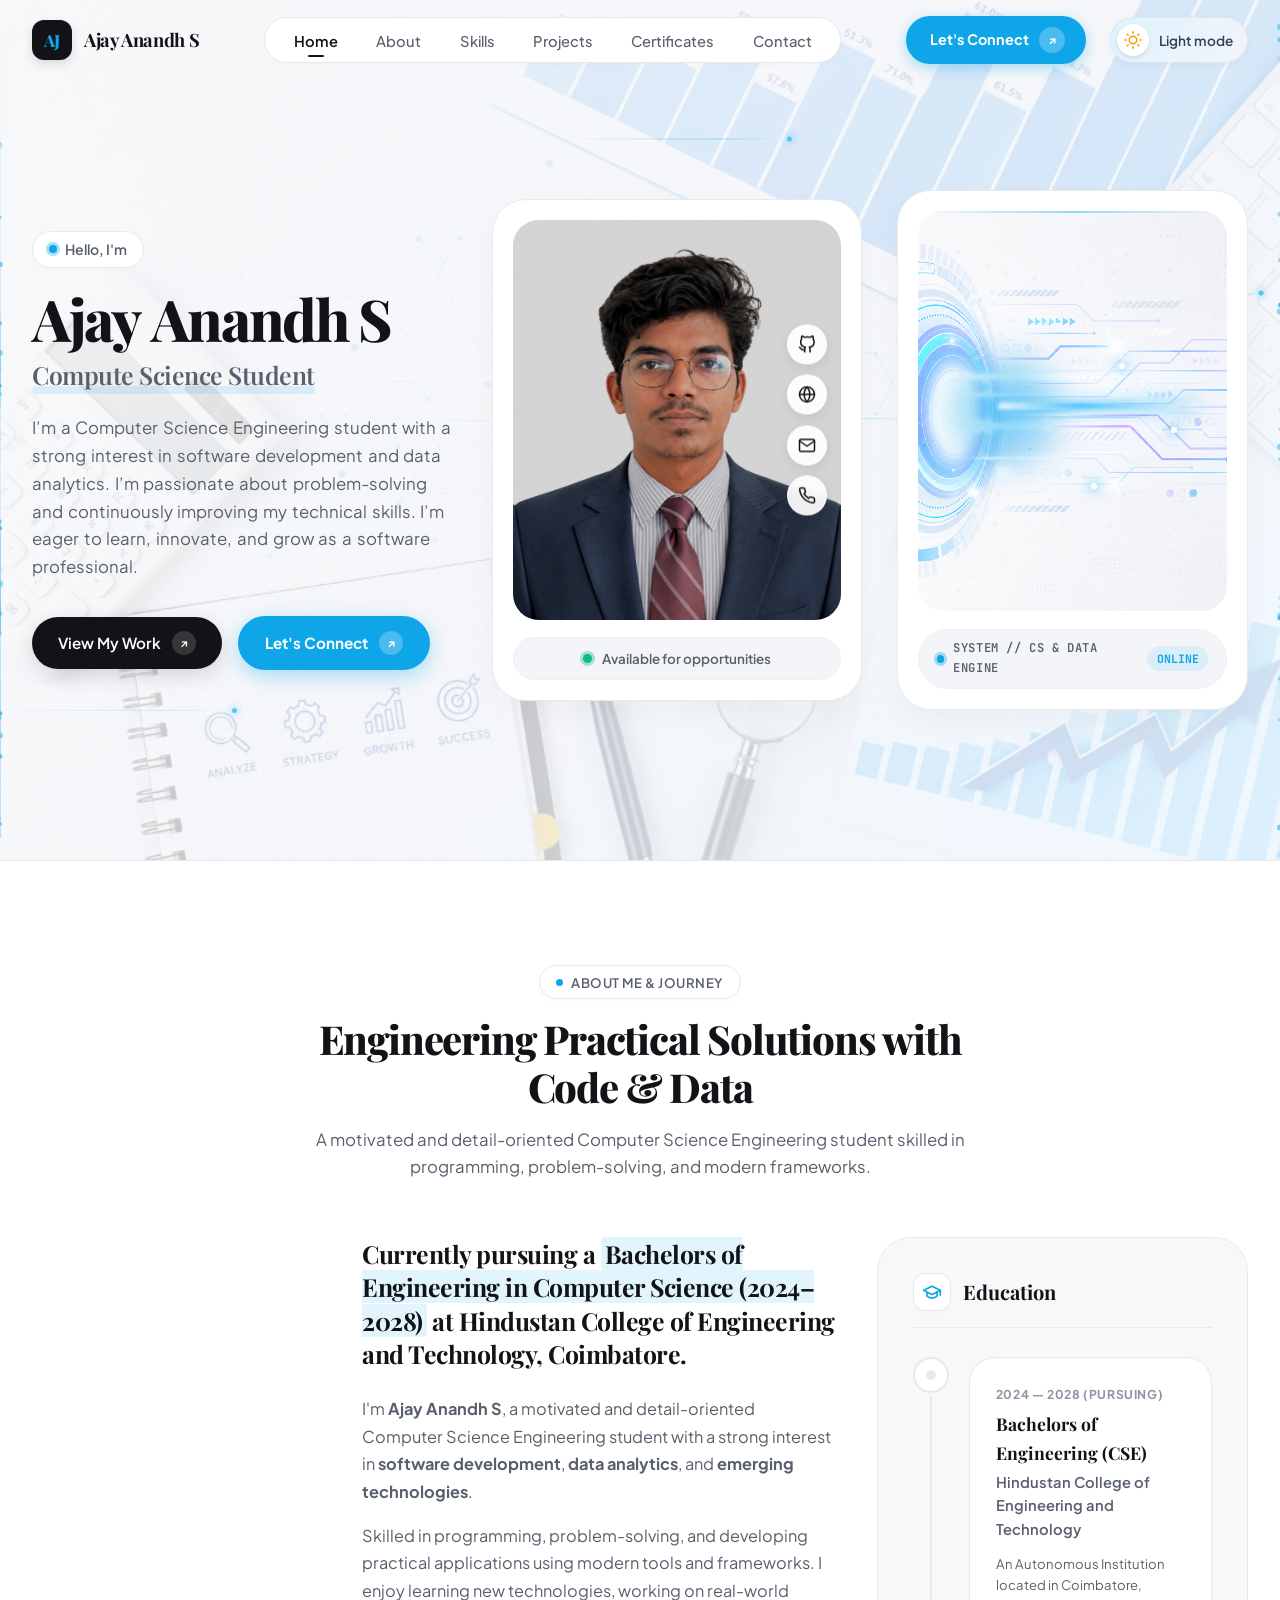
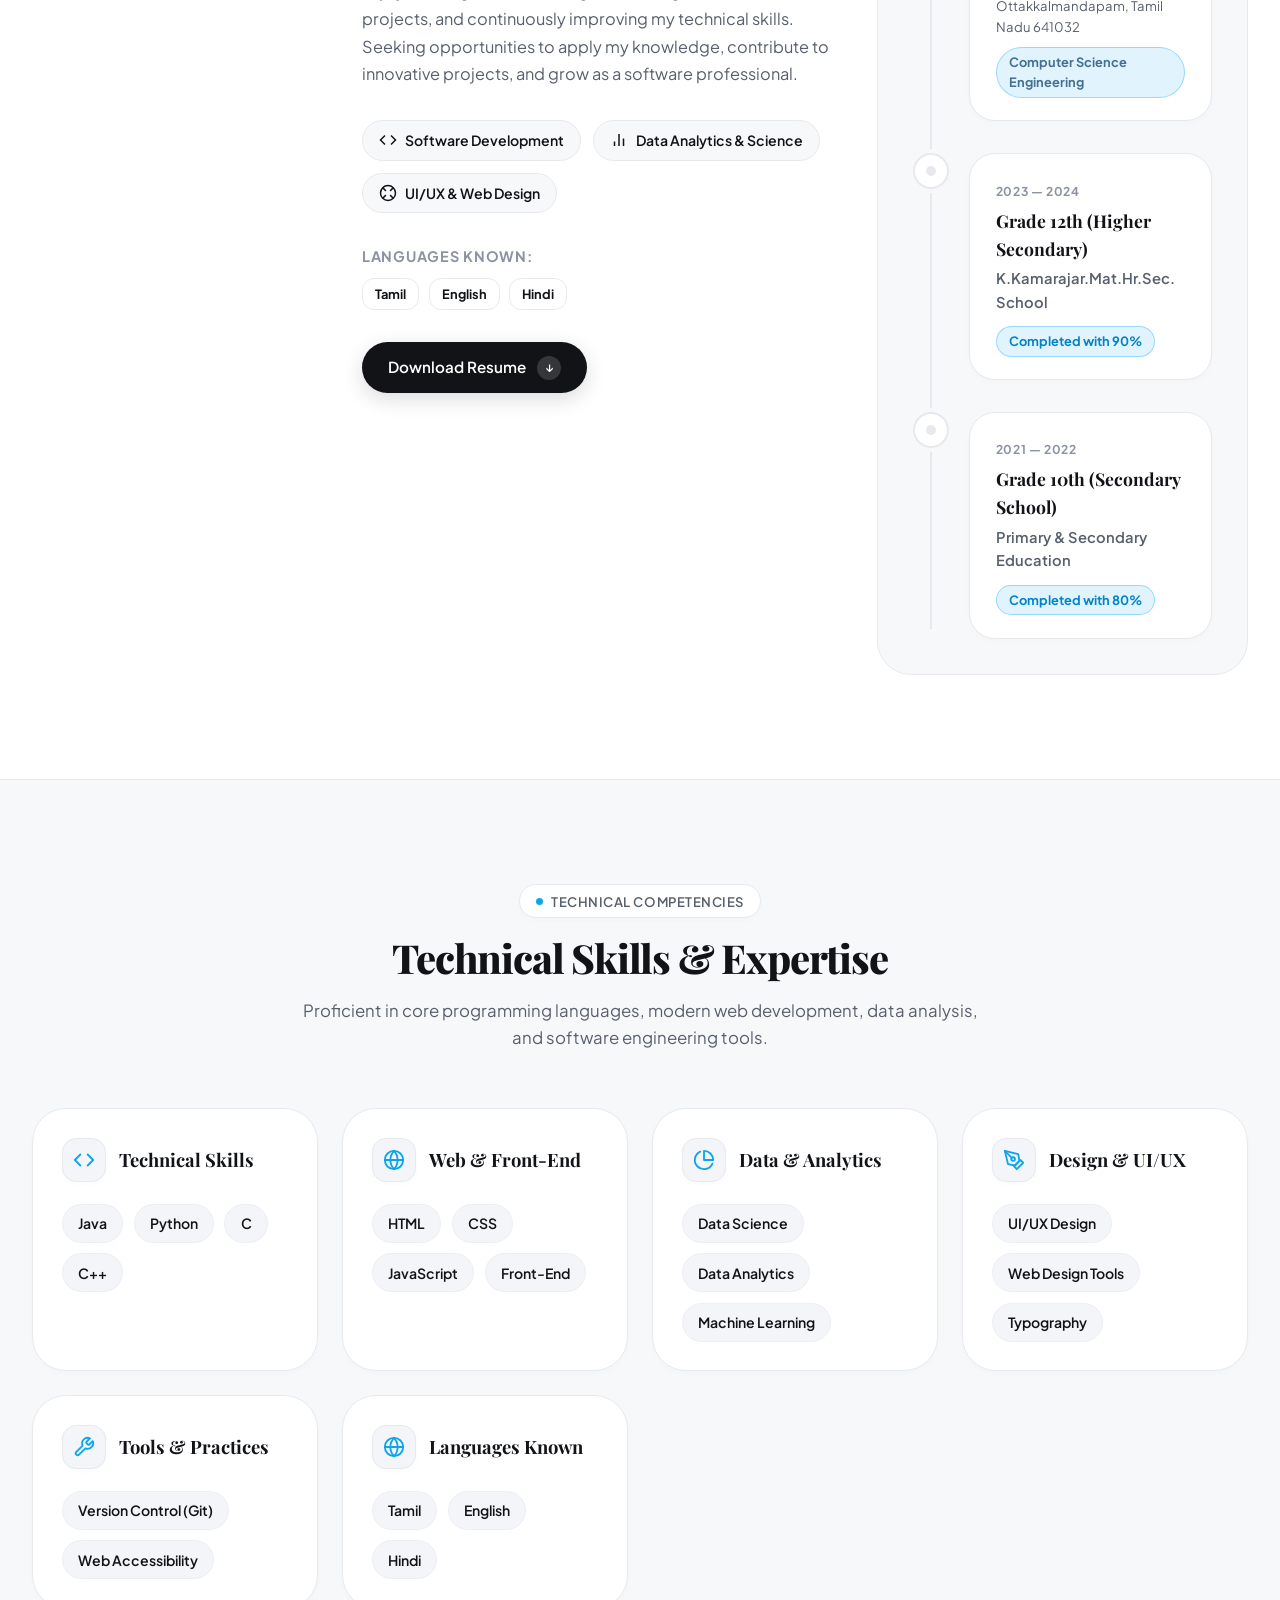
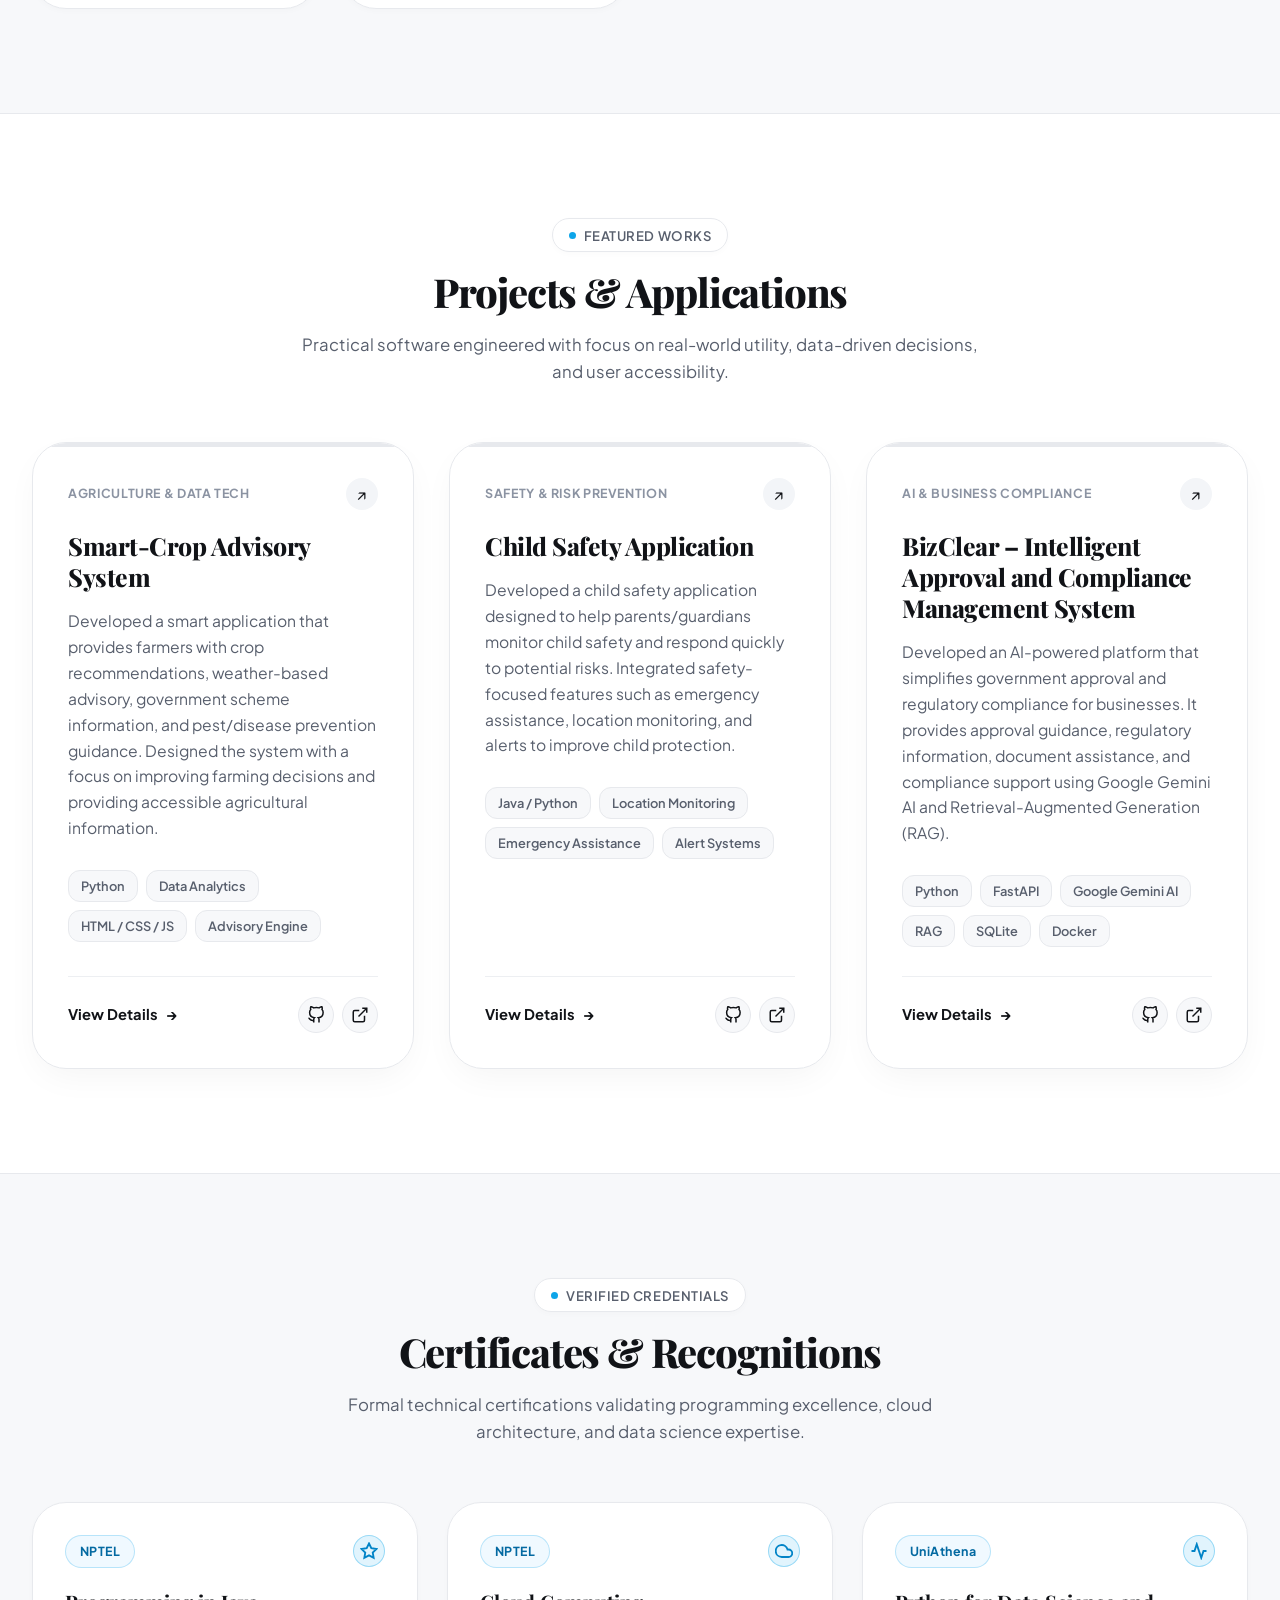
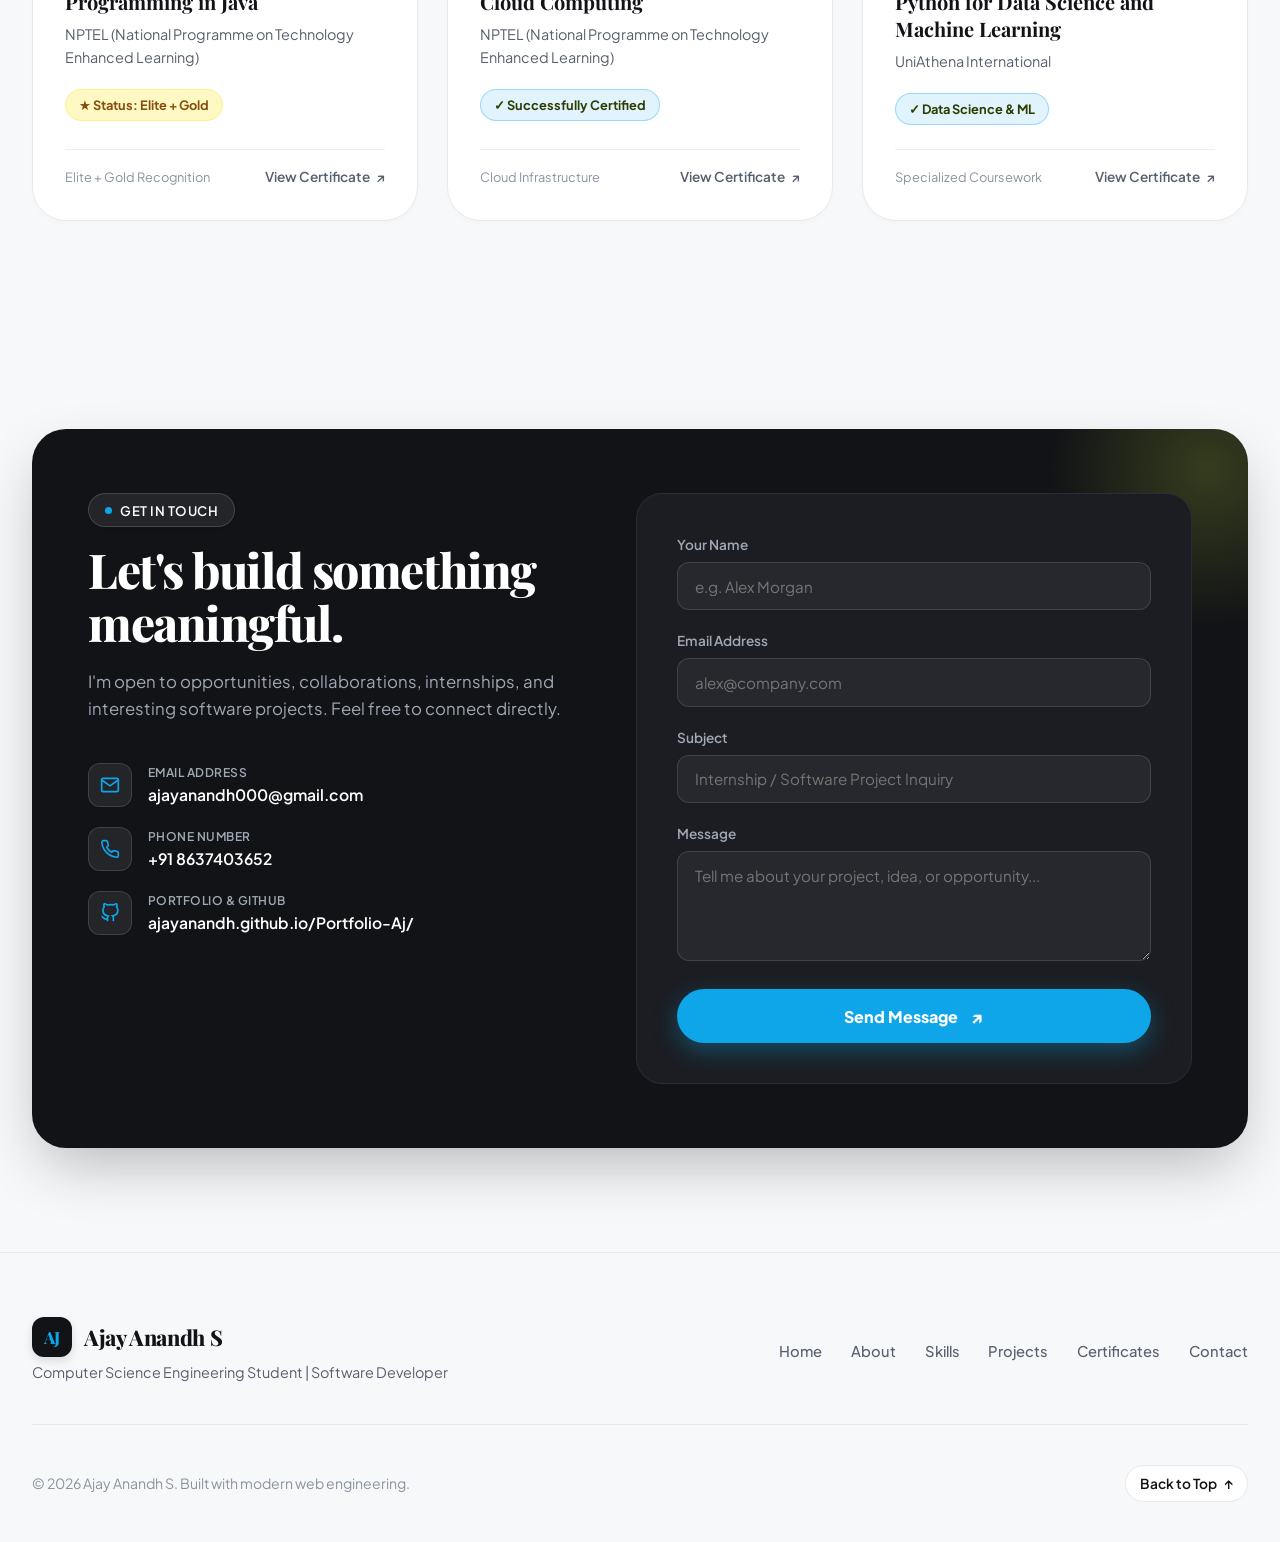
==== commit 09a6e357: "Refine 3D robot: balance body proportions, fix screen flickering, update headphone ears and natural " ====
--- a/index.html
+++ b/index.html
@@ -1069,7 +1069,7 @@
 
   <!-- JavaScript Scripts -->
   <script src="js/three.min.js"></script>
-  <script src="js/robot3d.js?v=antennas1"></script>
+  <script src="js/robot3d.js?v=handgesture1"></script>
   <script src="js/main.js"></script>
   <script src="js/contact.js"></script>
 </body>
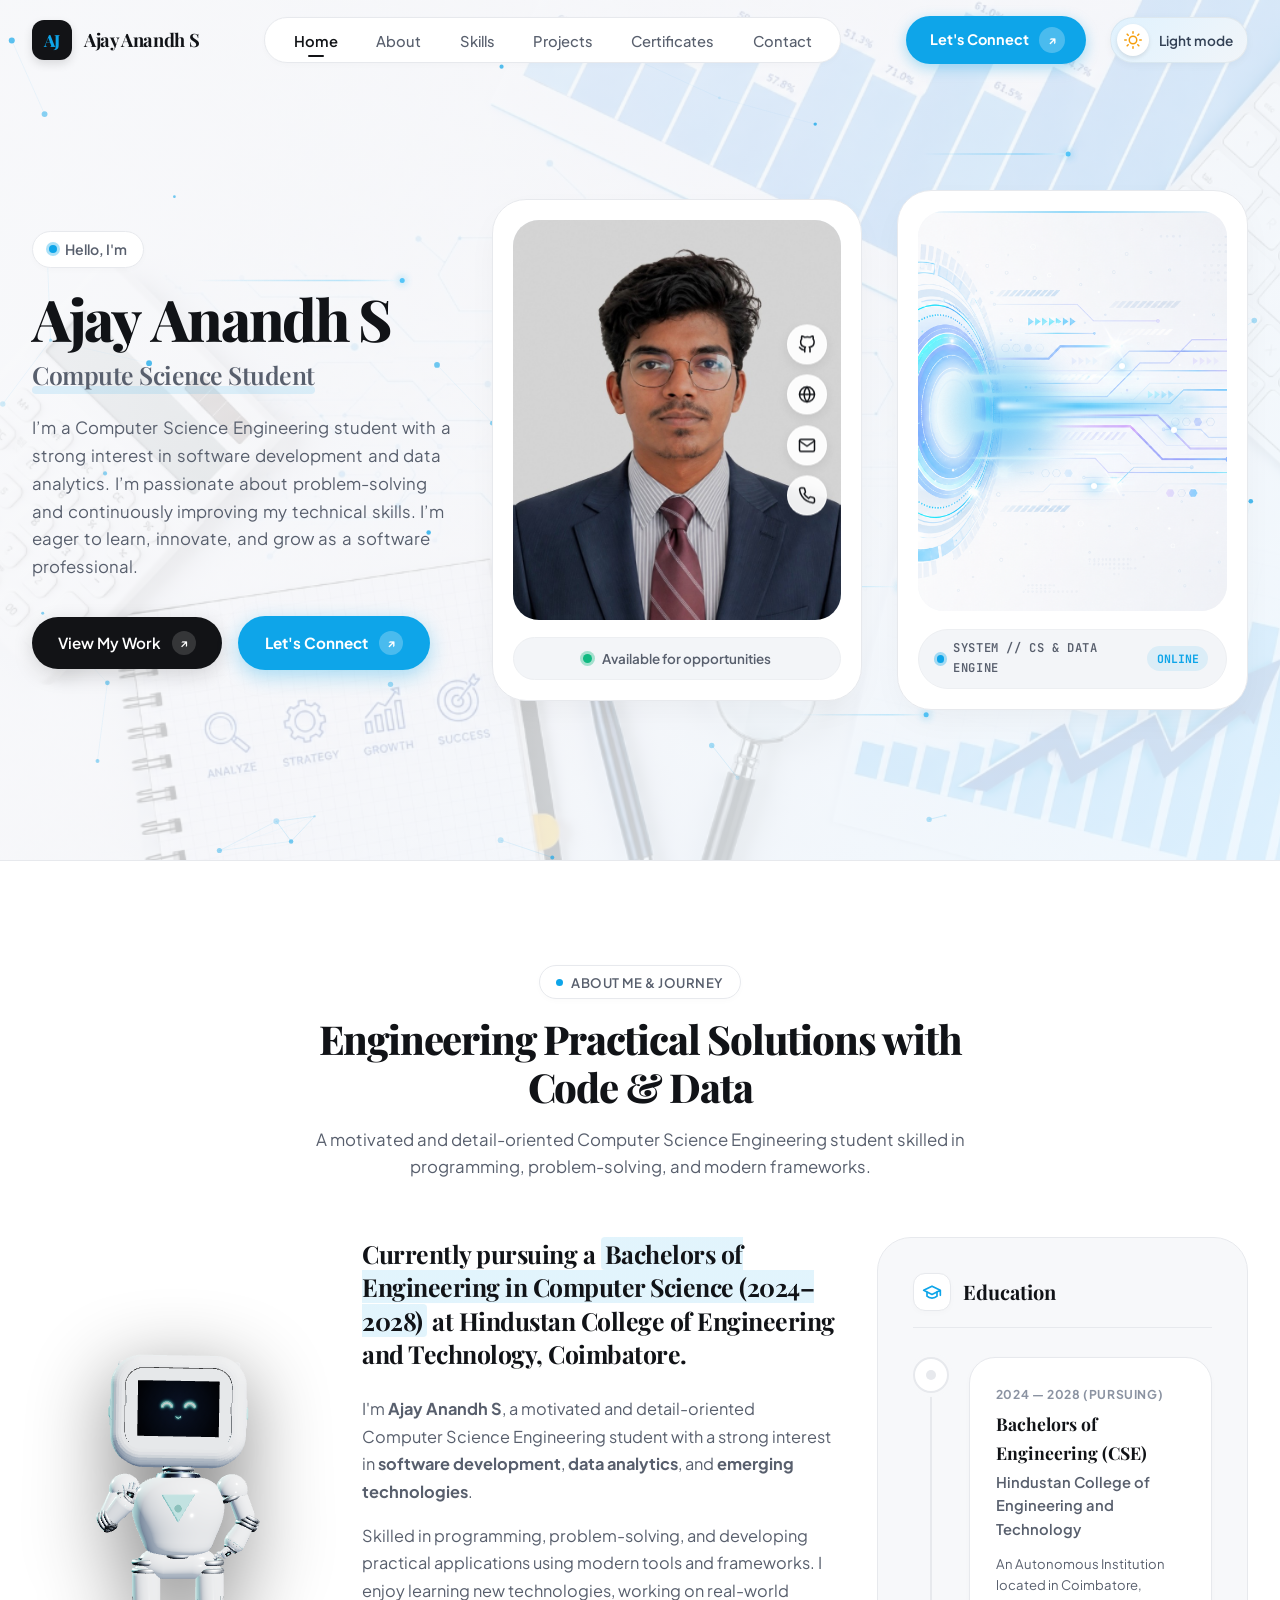
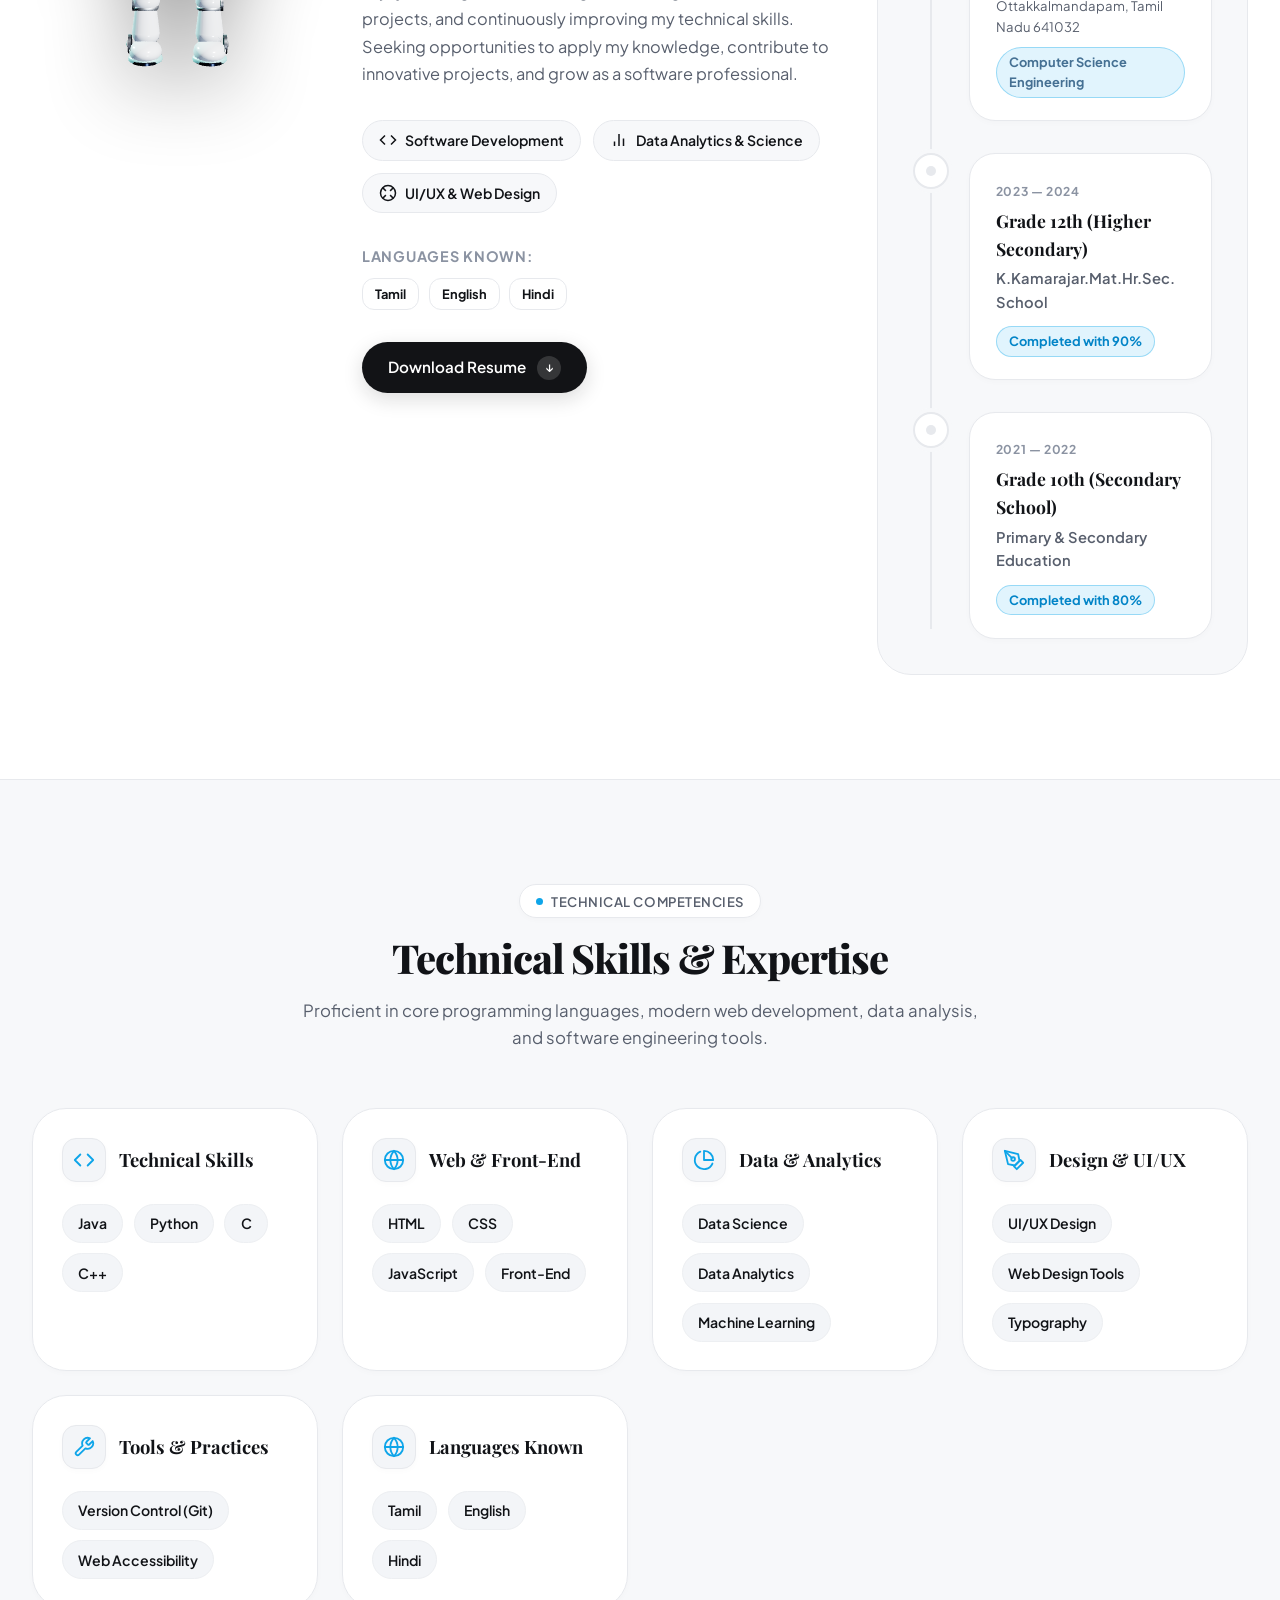
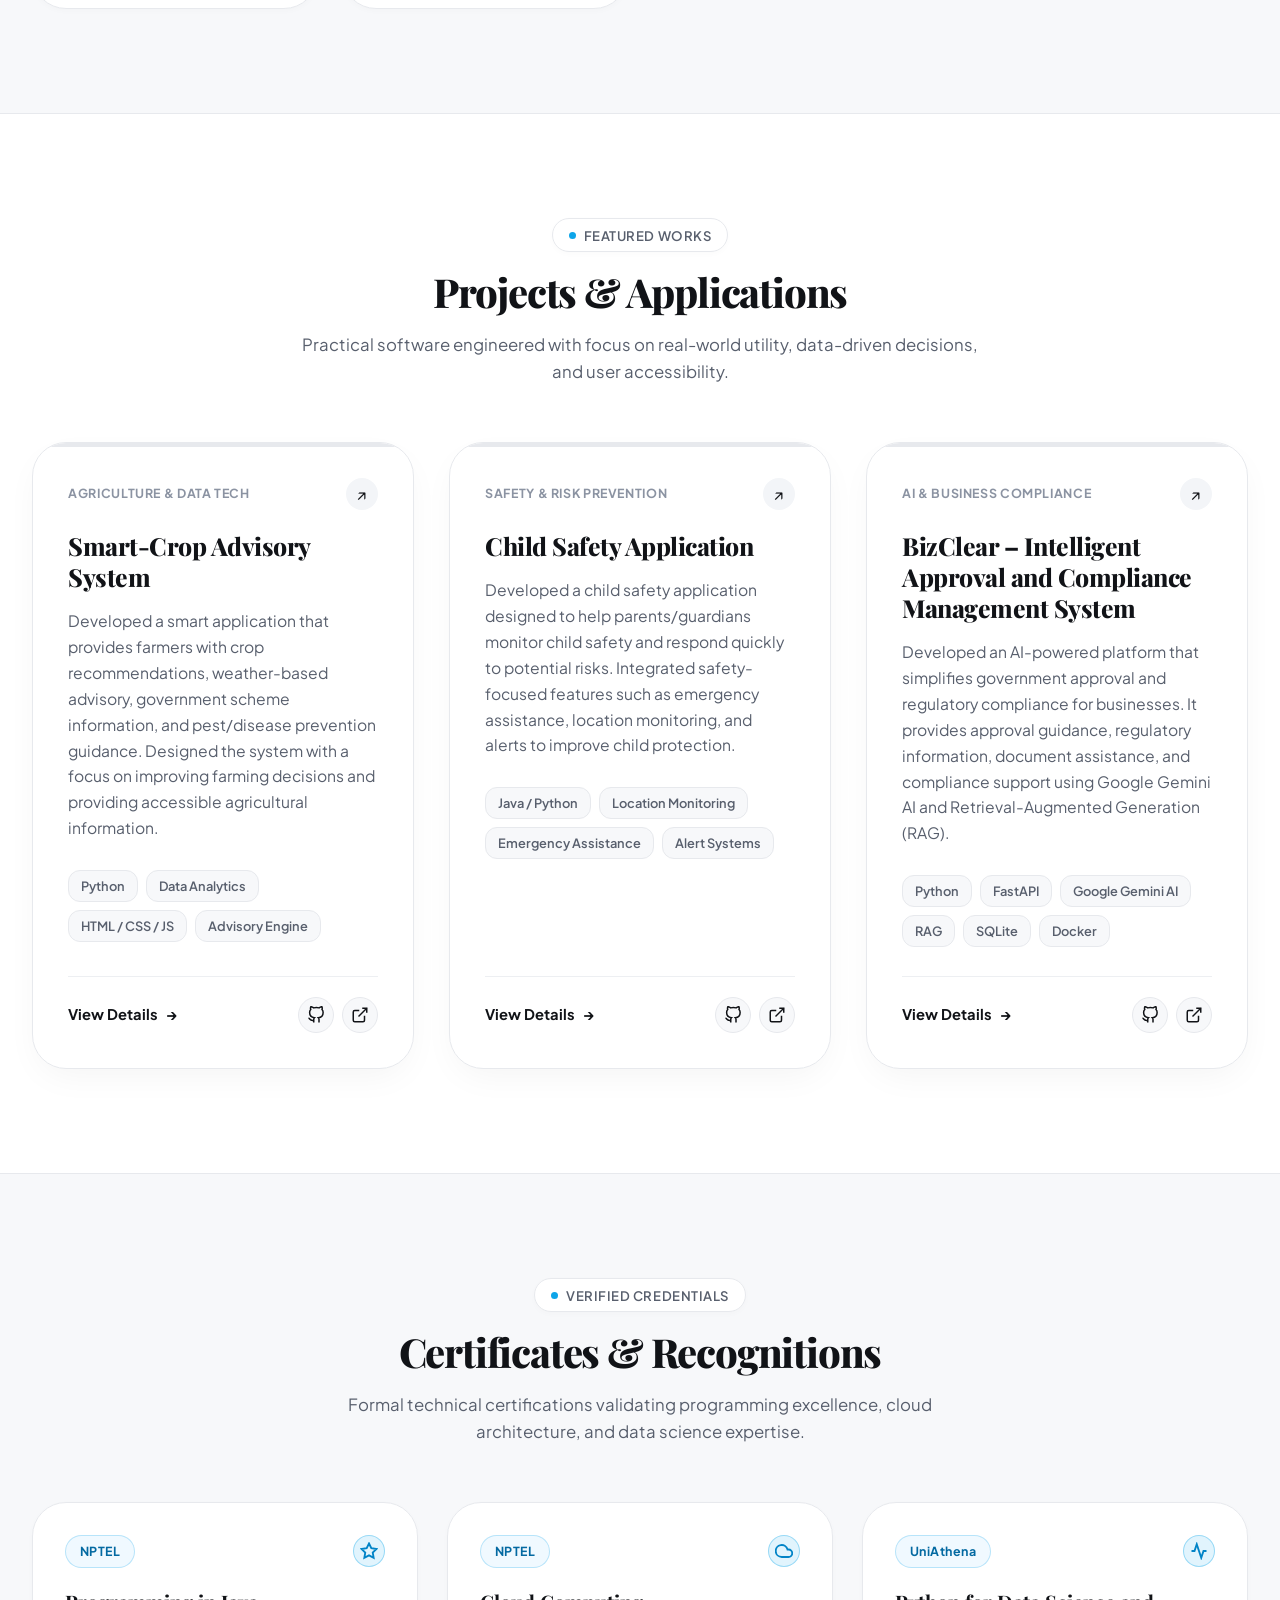
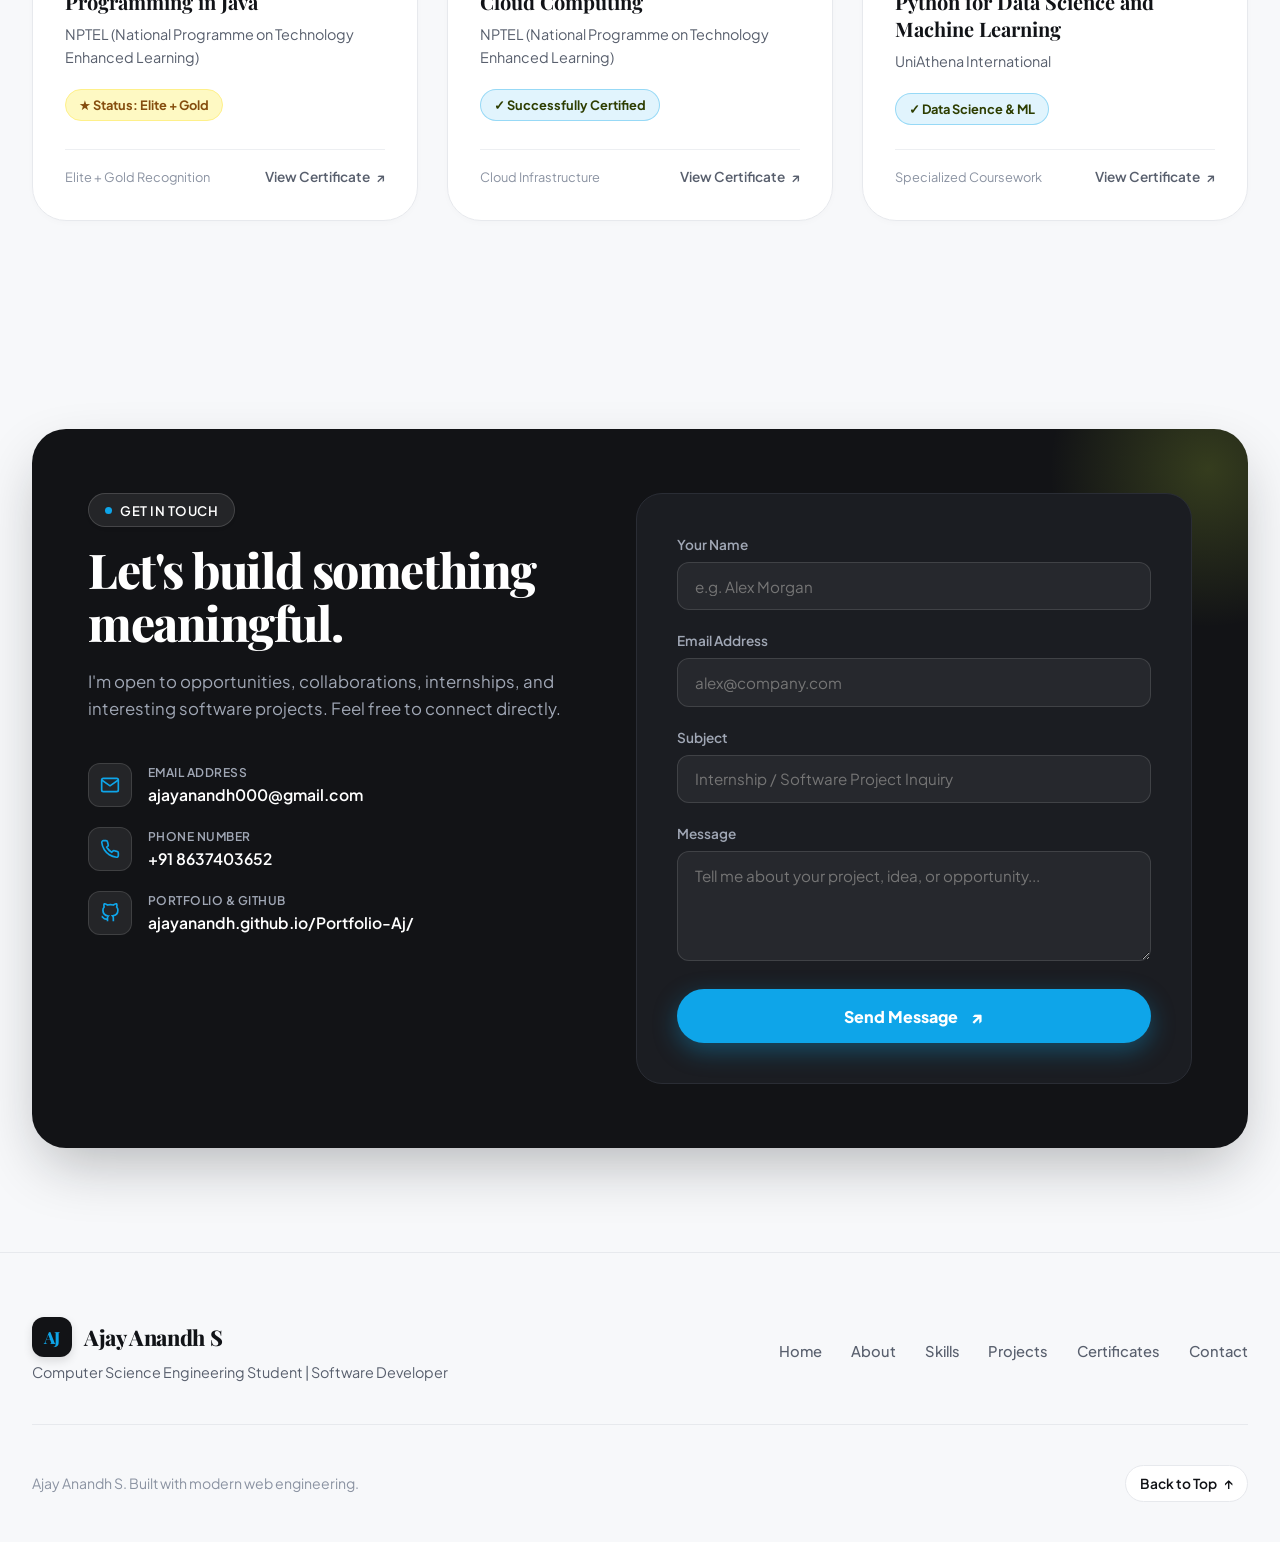
==== commit dfc9ec89: "Update footer text and format BizClear project card" ====
--- a/index.html
+++ b/index.html
@@ -715,56 +715,56 @@
           </article>
 
           <!-- PROJECT 3: BizClear -->
-<article class="project-card reveal delay-2">
-  <div>
-    <div class="project-meta-bar">
-      <span class="project-tag">AI & Business Compliance</span>
-      <div class="project-indicator">↗</div>
-    </div>
-
-    <h3 class="project-title">BizClear – Intelligent Approval and Compliance Management System</h3>
-
-    <p class="project-description">
-      Developed an AI-powered platform that simplifies government approval and regulatory compliance
-      for businesses. It provides approval guidance, regulatory information, document assistance, and
-      compliance support using Google Gemini AI and Retrieval-Augmented Generation (RAG).
-    </p>
-
-    <div class="project-tech-stack">
-      <span class="tech-badge">Python</span>
-      <span class="tech-badge">FastAPI</span>
-      <span class="tech-badge">Google Gemini AI</span>
-      <span class="tech-badge">RAG</span>
-      <span class="tech-badge">SQLite</span>
-      <span class="tech-badge">Docker</span>
-    </div>
-  </div>
-
-  <div class="project-card-footer">
-    <a href="#" class="project-view-btn" data-project-key="bizclear">
-      <span>View Details</span>
-      <span>→</span>
-    </a>
-    <div class="project-links">
-      <a href="https://github.com/ajayanandh"
-        target="_blank" rel="noopener noreferrer"
-        class="project-link-btn" title="View on GitHub">
-        <svg width="18" height="18" viewBox="0 0 24 24" fill="none" stroke="currentColor" stroke-width="2">
-          <path d="M9 19c-5 1.5-5-2.5-7-3m14 6v-3.87a3.37 3.37 0 0 0-.94-2.61c3.14-.35 6.44-1.54 6.44-7A5.44 5.44 0 0 0 20 4.77 5.07 5.07 0 0 0 19.91 1S18.73.65 16 2.48a13.38 13.38 0 0 0-7 0C6.27.65 5.09 1 5.09 1A5.07 5.07 0 0 0 5 4.77a5.44 5.44 0 0 0-1.5 3.78c0 5.42 3.3 6.61 6.44 7A3.37 3.37 0 0 0 9 18.13V22"></path>
-        </svg>
-      </a>
-      <a href="https://ajayanandh.github.io/Portfolio-Aj/"
-        target="_blank" rel="noopener noreferrer"
-        class="project-link-btn" title="Live Preview">
-        <svg width="18" height="18" viewBox="0 0 24 24" fill="none" stroke="currentColor" stroke-width="2">
-          <path d="M18 13v6a2 2 0 0 1-2 2H5a2 2 0 0 1-2-2V8a2 2 0 0 1 2-2h6"></path>
-          <polyline points="15 3 21 3 21 9"></polyline>
-          <line x1="10" y1="14" x2="21" y2="3"></line>
-        </svg>
-      </a>
-    </div>
-  </div>
-</article>
+          <article class="project-card reveal delay-2">
+            <div>
+              <div class="project-meta-bar">
+                <span class="project-tag">AI & Business Compliance</span>
+                <div class="project-indicator">↗</div>
+              </div>
+
+              <h3 class="project-title">BizClear – Intelligent Approval and Compliance Management System</h3>
+
+              <p class="project-description">
+                Developed an AI-powered platform that simplifies government approval and regulatory compliance
+                for businesses. It provides approval guidance, regulatory information, document assistance, and
+                compliance support using Google Gemini AI and Retrieval-Augmented Generation (RAG).
+              </p>
+
+              <div class="project-tech-stack">
+                <span class="tech-badge">Python</span>
+                <span class="tech-badge">FastAPI</span>
+                <span class="tech-badge">Google Gemini AI</span>
+                <span class="tech-badge">RAG</span>
+                <span class="tech-badge">SQLite</span>
+                <span class="tech-badge">Docker</span>
+              </div>
+            </div>
+
+            <div class="project-card-footer">
+              <a href="#" class="project-view-btn" data-project-key="bizclear">
+                <span>View Details</span>
+                <span>→</span>
+              </a>
+              <div class="project-links">
+                <a href="https://github.com/ajayanandh" target="_blank" rel="noopener noreferrer"
+                  class="project-link-btn" title="View on GitHub">
+                  <svg width="18" height="18" viewBox="0 0 24 24" fill="none" stroke="currentColor" stroke-width="2">
+                    <path
+                      d="M9 19c-5 1.5-5-2.5-7-3m14 6v-3.87a3.37 3.37 0 0 0-.94-2.61c3.14-.35 6.44-1.54 6.44-7A5.44 5.44 0 0 0 20 4.77 5.07 5.07 0 0 0 19.91 1S18.73.65 16 2.48a13.38 13.38 0 0 0-7 0C6.27.65 5.09 1 5.09 1A5.07 5.07 0 0 0 5 4.77a5.44 5.44 0 0 0-1.5 3.78c0 5.42 3.3 6.61 6.44 7A3.37 3.37 0 0 0 9 18.13V22">
+                    </path>
+                  </svg>
+                </a>
+                <a href="https://ajayanandh.github.io/Portfolio-Aj/" target="_blank" rel="noopener noreferrer"
+                  class="project-link-btn" title="Live Preview">
+                  <svg width="18" height="18" viewBox="0 0 24 24" fill="none" stroke="currentColor" stroke-width="2">
+                    <path d="M18 13v6a2 2 0 0 1-2 2H5a2 2 0 0 1-2-2V8a2 2 0 0 1 2-2h6"></path>
+                    <polyline points="15 3 21 3 21 9"></polyline>
+                    <line x1="10" y1="14" x2="21" y2="3"></line>
+                  </svg>
+                </a>
+              </div>
+            </div>
+          </article>
 
         </div>
 
@@ -1014,7 +1014,7 @@
       </div>
 
       <div class="footer-bottom">
-        <p>© 2026 Ajay Anandh S. Built with modern web engineering.</p>
+        <p>Ajay Anandh S. Built with modern web engineering.</p>
         <a href="#home" class="back-to-top-btn" aria-label="Back to top">
           <span>Back to Top</span>
           <span>↑</span>
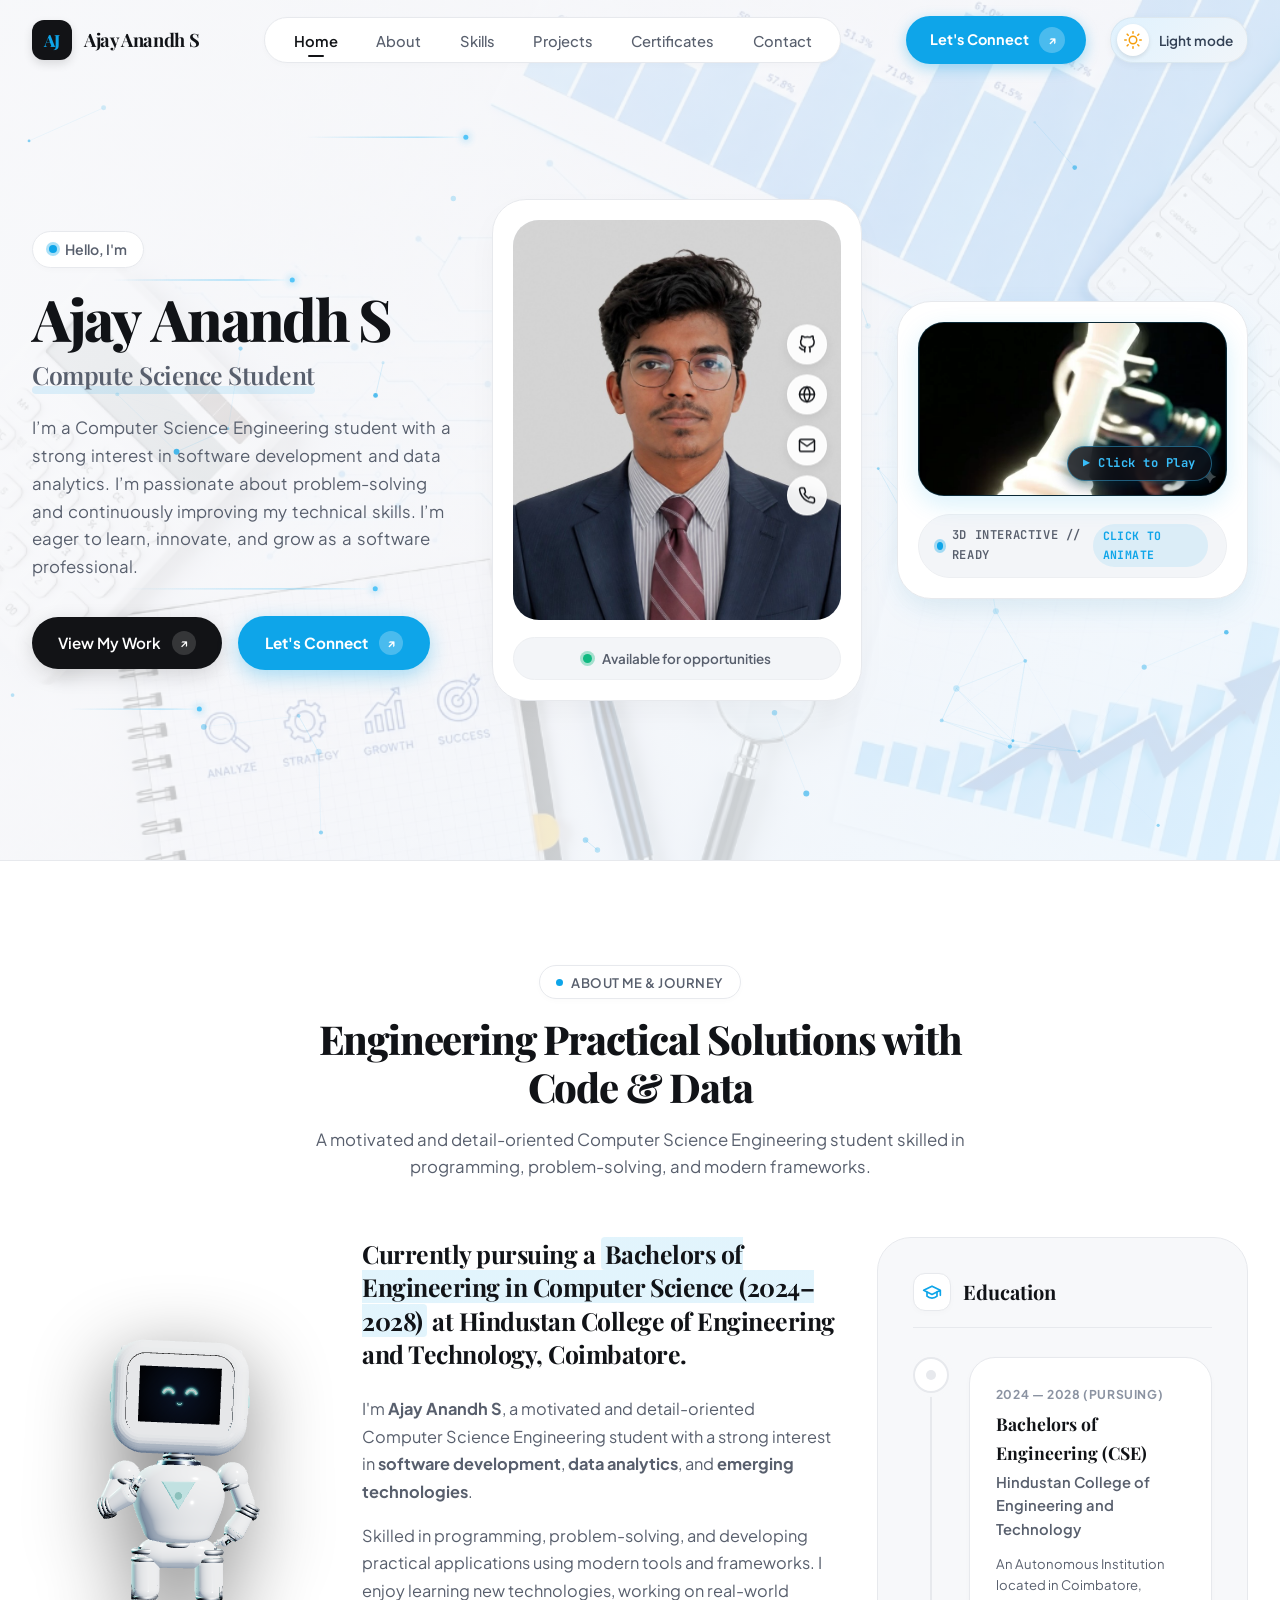
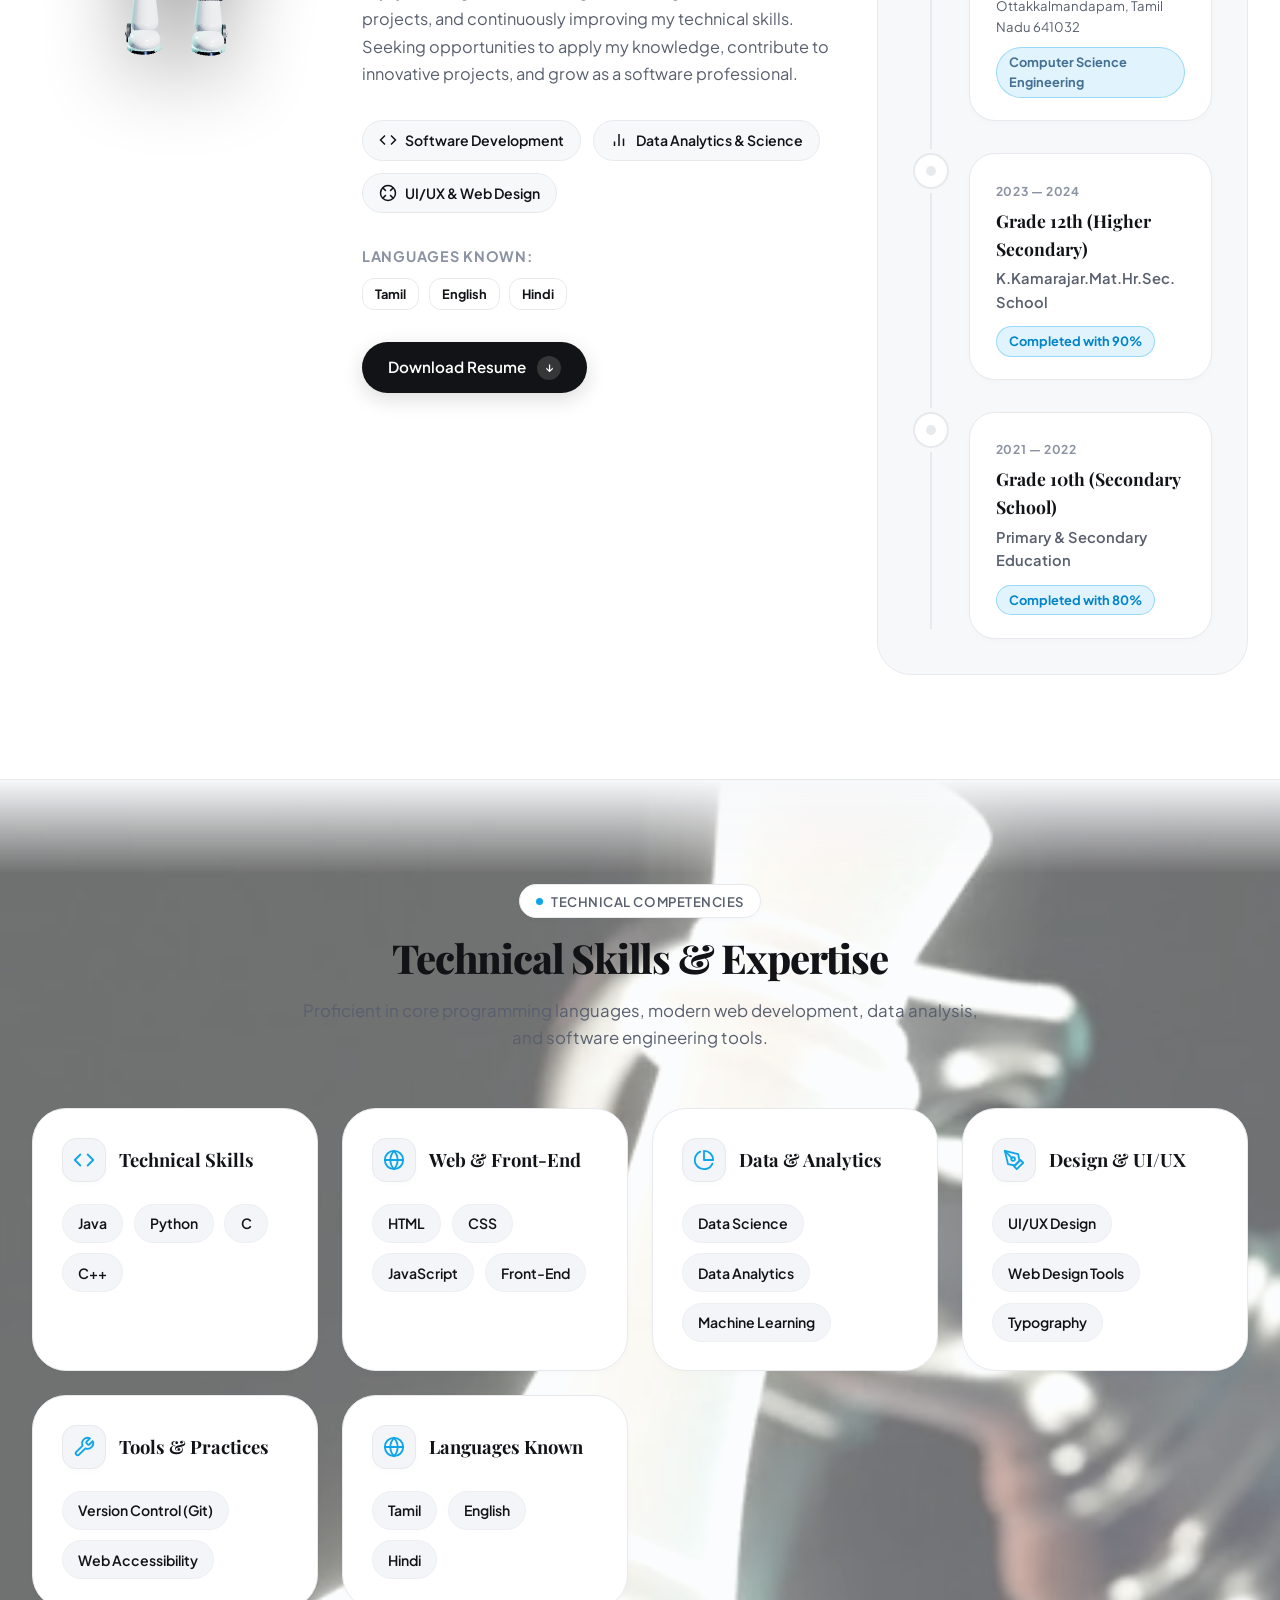
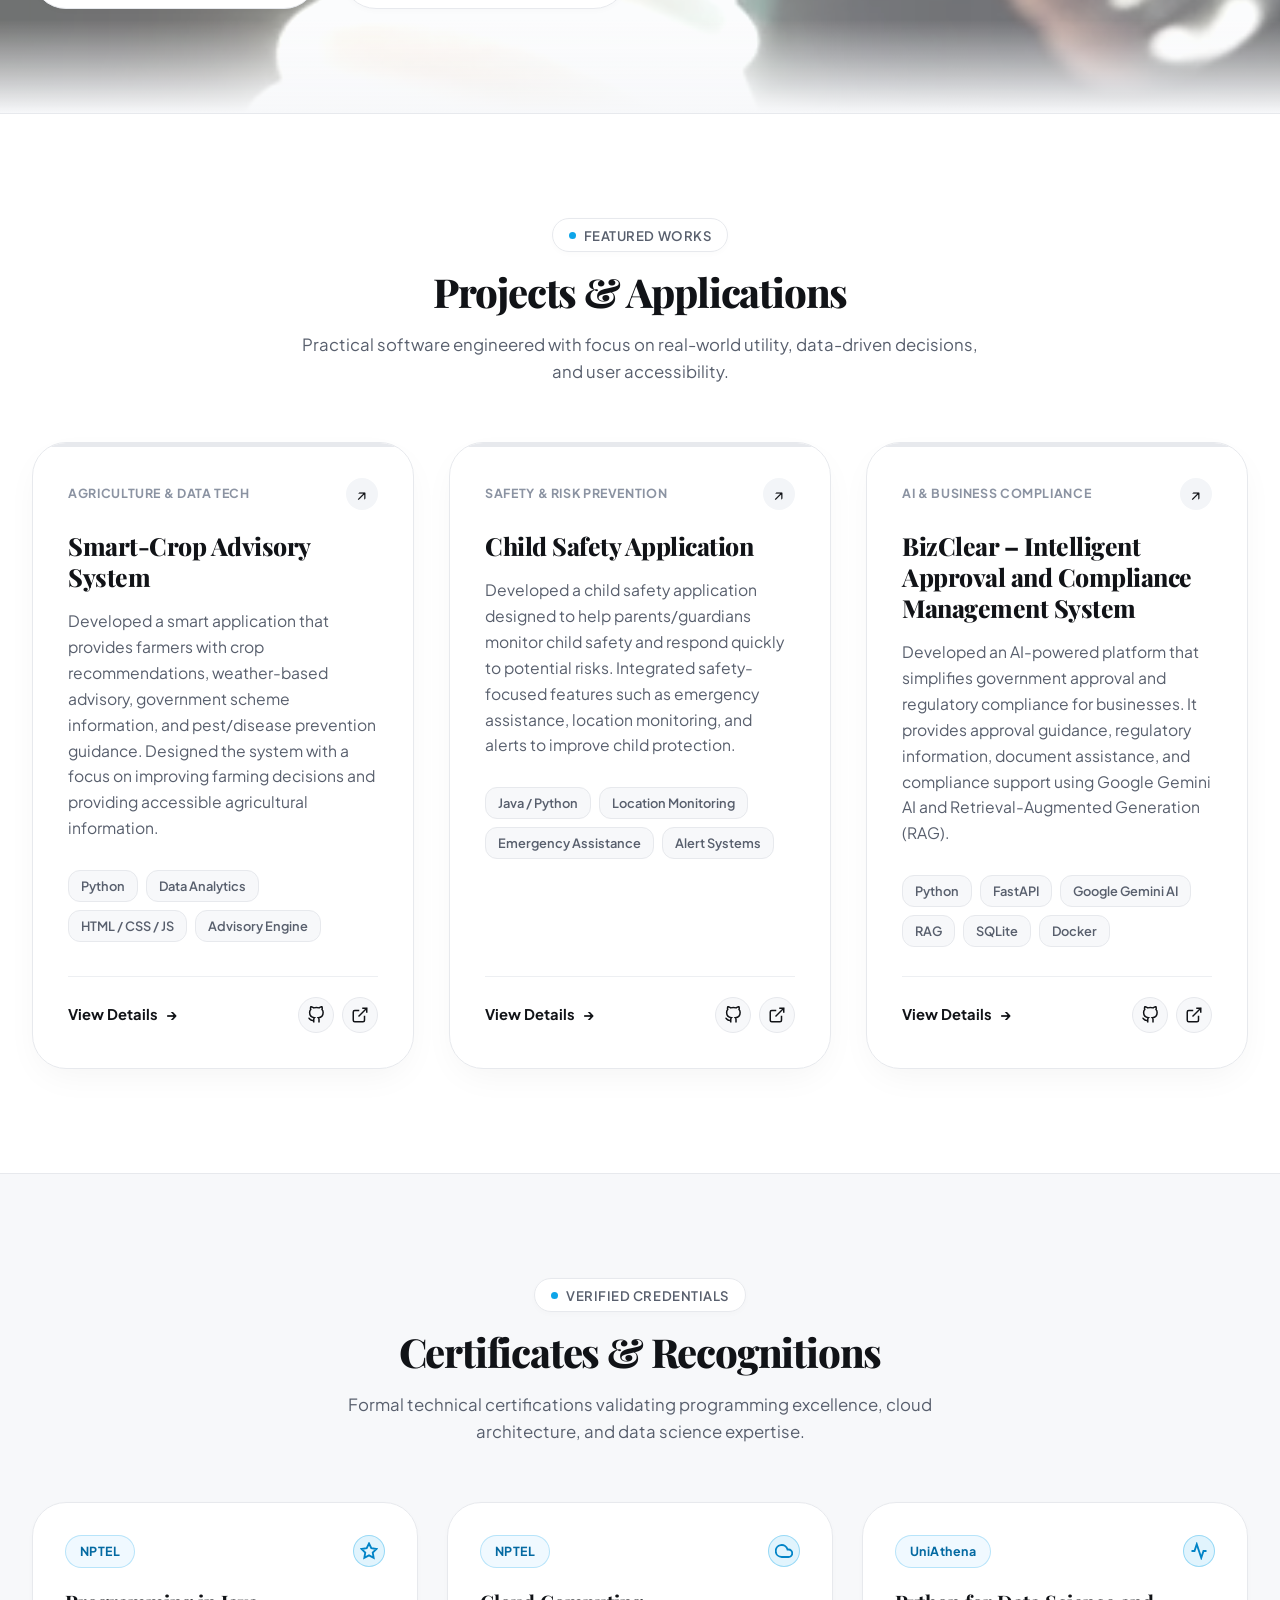
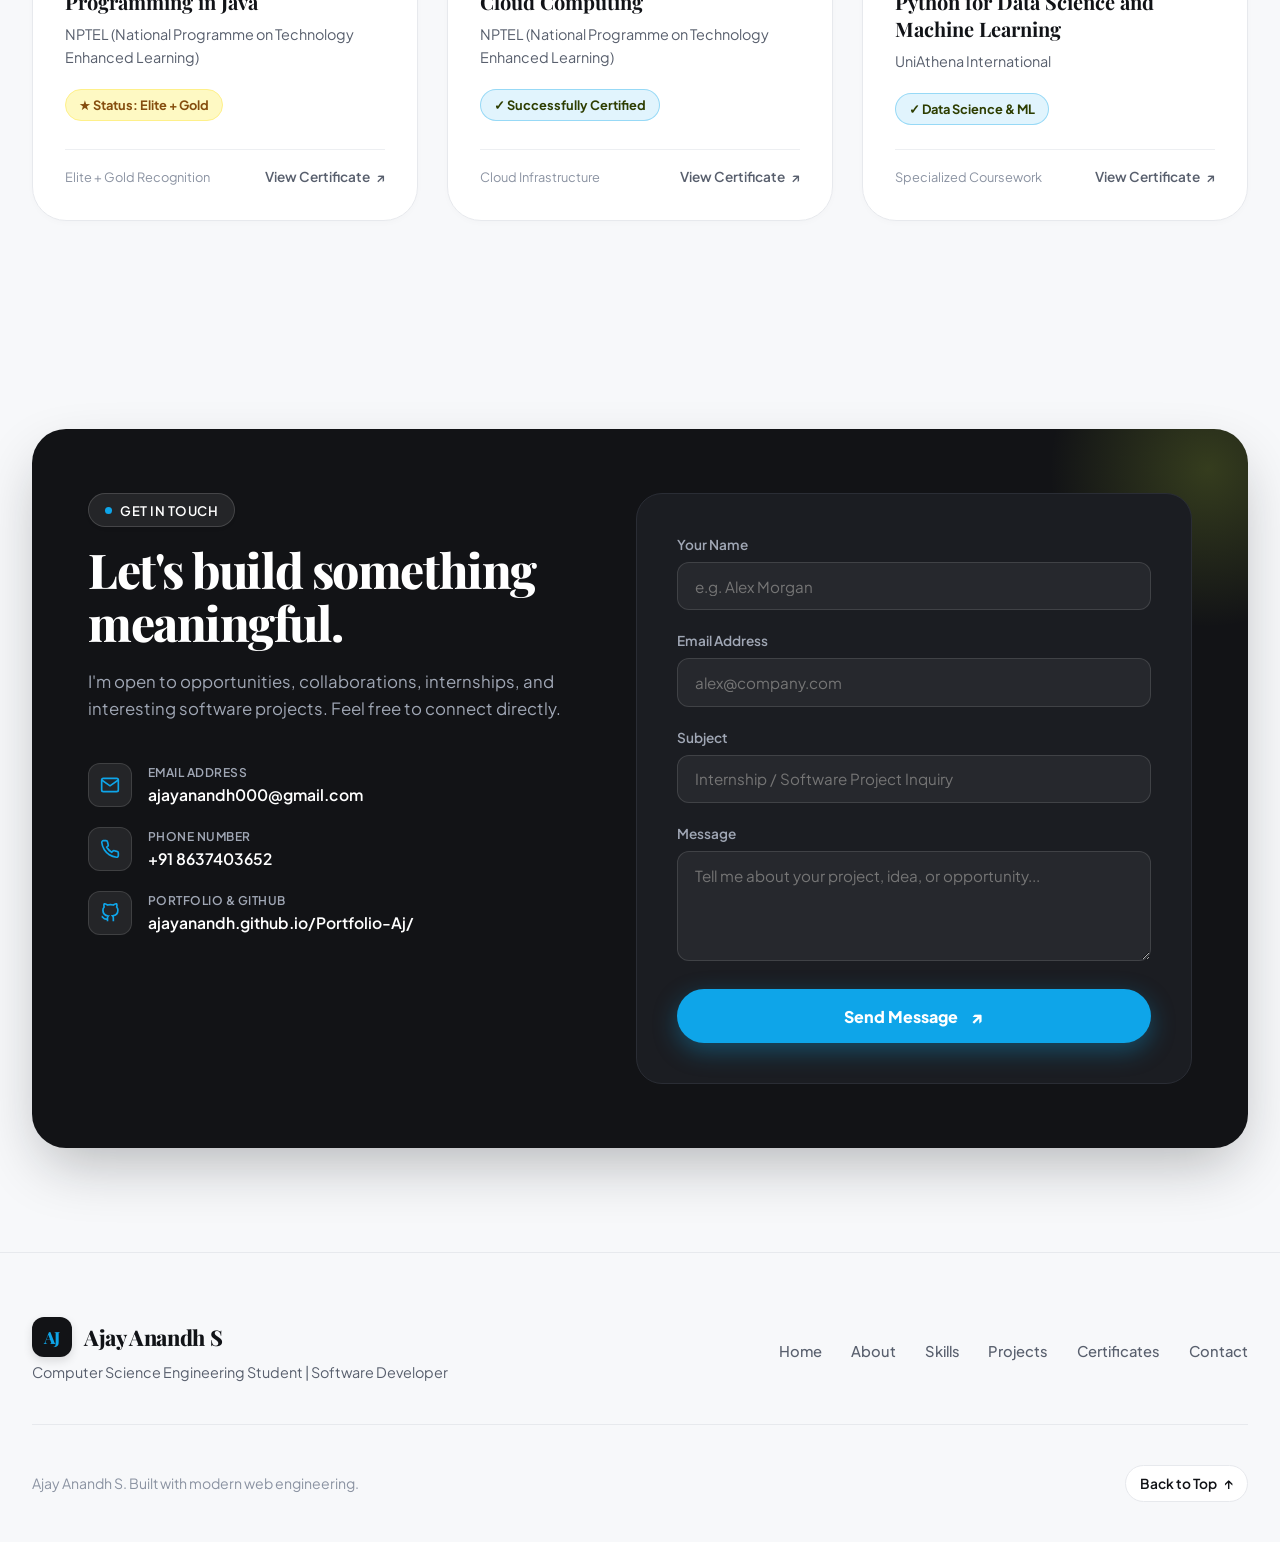
==== commit c676ec8f: "initial" ====
--- a/index.html
+++ b/index.html
@@ -252,38 +252,31 @@
             </div>
           </div>
 
-          <!-- RIGHT COLUMN: Futuristic Tech HUD Animation Stage -->
+          <!-- RIGHT COLUMN: Interactive 3D Character Animation -->
           <div class="hero-right hero-animate-3">
-            <div class="tech-animation-card">
-
-              <!-- Layered Interactive Tech HUD Stage -->
-              <div class="tech-hud-stage">
-                <!-- Glowing Core Radial Pulse -->
-                <div class="hud-core-glow"></div>
-
-                <!-- Main Futuristic Tech Animation Graphic -->
-                <img src="assets/tech_animation.png" alt="Futuristic Tech Hologram &amp; Circuit Animation"
-                  class="tech-hud-img" id="techHudImg">
-
-                <!-- Dynamic Energy Beam Ray -->
-                <div class="hud-beam-pulse"></div>
-
-                <!-- Circuit Spark Particles -->
-                <div class="circuit-spark spark-1"></div>
-                <div class="circuit-spark spark-2"></div>
-                <div class="circuit-spark spark-3"></div>
-
-                <!-- Hologram Scanline Bar -->
-                <div class="hud-scanner-bar"></div>
-              </div>
-
-              <!-- Tech Terminal Status Footer -->
-              <div class="tech-hud-footer">
-                <div class="hud-status-badge">
-                  <span class="hud-live-indicator"></span>
-                  <span class="hud-mono-text">SYSTEM // CS &amp; DATA ENGINE</span>
-                </div>
-                <div class="hud-version-tag">ONLINE</div>
+            <div class="character-card" id="characterCard">
+
+              <!-- Interactive 3D Character Stage -->
+              <div class="character-stage" id="characterStage" role="button" tabindex="0"
+                aria-label="Interactive 3D Character Animation - Click to play sequence">
+
+                <!-- Character Animation Canvas -->
+                <canvas id="characterCanvas" width="640" height="360" class="character-canvas"></canvas>
+
+                <!-- Interactive Click Trigger Badge -->
+                <div class="character-play-badge" id="characterPlayBadge">
+                  <span class="badge-icon">▶</span>
+                  <span class="badge-text">Click to Play</span>
+                </div>
+              </div>
+
+              <!-- Character Status & Interaction Bar -->
+              <div class="character-status-bar">
+                <div class="character-status-info">
+                  <span class="status-indicator-dot" id="characterStatusDot"></span>
+                  <span class="status-indicator-text" id="characterStatusText">3D INTERACTIVE // READY</span>
+                </div>
+                <div class="character-replay-hint" id="characterHintText">CLICK TO ANIMATE</div>
               </div>
 
             </div>
@@ -456,7 +449,11 @@
     <!-- ======================================================================
          SKILLS SECTION
          ====================================================================== -->
-    <section class="section" id="skills">
+    <section class="section skills-section" id="skills">
+      <!-- Background chess animation canvas -->
+      <canvas class="skills-bg-canvas" id="skillsBgCanvas" aria-hidden="true"></canvas>
+      <!-- Gradient overlay keeps cards readable -->
+      <div class="skills-bg-overlay" aria-hidden="true"></div>
       <div class="container">
 
         <div class="section-header reveal">
@@ -1070,6 +1067,7 @@
   <!-- JavaScript Scripts -->
   <script src="js/three.min.js"></script>
   <script src="js/robot3d.js?v=handgesture1"></script>
+  <script src="js/character-animation.js"></script>
   <script src="js/main.js"></script>
   <script src="js/contact.js"></script>
 </body>
--- a/css/style.css
+++ b/css/style.css
@@ -740,26 +740,200 @@
   color: var(--text-secondary);
 }
 
-/* --- Right Column: Tech HUD Animation Card --- */
+/* --- Right Column: Interactive 3D Character & Tech Animation Card --- */
 .hero-right {
   display: flex;
   flex-direction: column;
 }
 
+.character-card,
 .tech-animation-card {
   background: var(--bg-card);
   border-radius: var(--radius-xl);
   padding: 1.25rem;
   border: 1px solid var(--border-light);
-  box-shadow: var(--shadow-card);
+  box-shadow: 0 10px 30px rgba(14, 165, 233, 0.08), var(--shadow-card);
   position: relative;
   overflow: hidden;
-  transition: transform var(--trans-normal), box-shadow var(--trans-normal);
-}
-
+  transition: transform var(--trans-normal), box-shadow var(--trans-normal), border-color var(--trans-normal);
+}
+
+.character-card:hover,
 .tech-animation-card:hover {
   transform: translateY(-4px);
-  box-shadow: var(--shadow-card-hover);
+  box-shadow: 0 16px 36px rgba(14, 165, 233, 0.22), 0 0 20px rgba(56, 189, 248, 0.18);
+  border-color: rgba(56, 189, 248, 0.35);
+}
+
+/* 3D Character Stage */
+.character-stage {
+  position: relative;
+  width: 100%;
+  aspect-ratio: 16 / 9;
+  border-radius: var(--radius-lg);
+  overflow: hidden;
+  background: #000000;
+  display: flex;
+  align-items: center;
+  justify-content: center;
+  cursor: pointer;
+  border: 1px solid rgba(56, 189, 248, 0.22);
+  box-shadow: inset 0 0 30px rgba(14, 165, 233, 0.15), 0 8px 24px rgba(14, 165, 233, 0.16);
+  animation: characterFloat 4.8s ease-in-out infinite;
+  transition: transform 0.4s cubic-bezier(0.16, 1, 0.3, 1), box-shadow 0.4s ease, border-color 0.4s ease;
+  user-select: none;
+  -webkit-user-select: none;
+  outline: none;
+}
+
+.character-stage:focus-visible {
+  outline: 2px solid var(--accent-lime);
+  outline-offset: 3px;
+}
+
+.character-stage:hover {
+  border-color: rgba(56, 189, 248, 0.55);
+  box-shadow: inset 0 0 40px rgba(14, 165, 233, 0.28), 0 14px 34px rgba(14, 165, 233, 0.35);
+}
+
+.character-stage.is-playing {
+  animation: none; /* Keep steady while playing to ensure crisp focus */
+}
+
+@keyframes characterFloat {
+  0%, 100% {
+    transform: translateY(0);
+  }
+  50% {
+    transform: translateY(-7px);
+  }
+}
+
+.character-canvas {
+  width: 100%;
+  height: 100%;
+  object-fit: contain;
+  display: block;
+  background: transparent;
+  transition: transform 0.35s ease, filter 0.35s ease;
+}
+
+.character-stage:hover .character-canvas {
+  transform: scale(1.02);
+  filter: drop-shadow(0 0 16px rgba(56, 189, 248, 0.45));
+}
+
+/* Click to play / replay badge */
+.character-play-badge {
+  position: absolute;
+  bottom: 14px;
+  right: 14px;
+  background: rgba(11, 15, 23, 0.82);
+  backdrop-filter: blur(12px);
+  -webkit-backdrop-filter: blur(12px);
+  border: 1px solid rgba(56, 189, 248, 0.45);
+  color: #38BDF8;
+  padding: 0.42rem 0.95rem;
+  border-radius: var(--radius-full);
+  font-family: var(--font-mono);
+  font-size: 0.76rem;
+  font-weight: 700;
+  letter-spacing: 0.04em;
+  display: flex;
+  align-items: center;
+  gap: 0.5rem;
+  box-shadow: 0 4px 16px rgba(0, 0, 0, 0.4), 0 0 14px rgba(14, 165, 233, 0.3);
+  pointer-events: none;
+  transition: opacity 0.3s ease, transform 0.3s ease;
+  z-index: 10;
+}
+
+.character-play-badge .badge-icon {
+  font-size: 0.72rem;
+  display: inline-block;
+  transition: transform 0.3s ease;
+}
+
+.character-stage:hover .character-play-badge {
+  background: rgba(14, 165, 233, 0.9);
+  color: #FFFFFF;
+  border-color: #FFFFFF;
+  transform: translateY(-2px);
+}
+
+.character-play-badge.is-hidden {
+  opacity: 0;
+  pointer-events: none;
+  transform: scale(0.9) translateY(4px);
+}
+
+/* Character Status Footer Bar */
+.character-status-bar {
+  margin-top: 1.1rem;
+  display: flex;
+  align-items: center;
+  justify-content: space-between;
+  background-color: var(--bg-card-subtle);
+  padding: 0.6rem 1.1rem;
+  border-radius: var(--radius-full);
+  border: 1px solid var(--border-subtle);
+}
+
+.character-status-info {
+  display: flex;
+  align-items: center;
+  gap: 0.55rem;
+}
+
+.character-status-bar .status-indicator-dot {
+  width: 8px;
+  height: 8px;
+  border-radius: 50%;
+  background-color: var(--accent-lime);
+  box-shadow: 0 0 0 3px rgba(14, 165, 233, 0.35);
+  transition: background-color 0.3s ease, box-shadow 0.3s ease;
+}
+
+.character-status-bar .status-indicator-dot.status-playing {
+  background-color: #10B981;
+  box-shadow: 0 0 0 3px rgba(16, 185, 129, 0.35);
+  animation: pulsePlaying 1s infinite ease-in-out;
+}
+
+@keyframes pulsePlaying {
+  0%, 100% {
+    transform: scale(1);
+    opacity: 1;
+  }
+  50% {
+    transform: scale(1.3);
+    opacity: 0.75;
+  }
+}
+
+.character-status-bar .status-indicator-text {
+  font-family: var(--font-mono);
+  font-size: 0.76rem;
+  font-weight: 600;
+  letter-spacing: 0.05em;
+  color: var(--text-secondary);
+}
+
+.character-replay-hint {
+  font-family: var(--font-mono);
+  font-size: 0.72rem;
+  font-weight: 700;
+  color: var(--accent-lime);
+  background: rgba(14, 165, 233, 0.1);
+  padding: 0.2rem 0.6rem;
+  border-radius: var(--radius-full);
+  letter-spacing: 0.03em;
+  transition: all 0.2s ease;
+}
+
+.character-stage:hover ~ .character-status-bar .character-replay-hint {
+  background: rgba(14, 165, 233, 0.2);
+  color: #0284C7;
 }
 
 .tech-hud-stage {
@@ -1259,6 +1433,56 @@
 /* ==========================================================================
    SKILLS SECTION (CATEGORIZED MATRIX)
    ========================================================================== */
+
+/* Skills section needs a stacking context for the canvas bg */
+.skills-section {
+  position: relative;
+  overflow: hidden;
+  isolation: isolate;
+}
+
+/* Full-bleed background animation canvas */
+.skills-bg-canvas {
+  position: absolute;
+  inset: 0;
+  width: 100%;
+  height: 100%;
+  pointer-events: none;
+  z-index: 0;
+  opacity: 0.55;
+  filter: saturate(0.6) brightness(1.05);
+  border-radius: 0;
+  /* Scale to cover the entire section from center */
+  object-fit: cover;
+}
+
+html[data-theme="dark"] .skills-bg-canvas {
+  opacity: 0.75;
+  filter: saturate(0.8) brightness(0.75);
+}
+
+/* Thin edge fade — only at the very top and bottom to blend into adjacent sections.
+   Much reduced from before so the center of the canvas shows through clearly. */
+.skills-bg-overlay {
+  position: absolute;
+  inset: 0;
+  background:
+    linear-gradient(180deg,
+      var(--bg-main) 0%,
+      transparent 10%,
+      transparent 90%,
+      var(--bg-main) 100%
+    );
+  pointer-events: none;
+  z-index: 1;
+}
+
+/* All skill content must sit above the canvas layers */
+.skills-section .container {
+  position: relative;
+  z-index: 2;
+}
+
 .skills-grid {
   display: grid;
   grid-template-columns: repeat(auto-fit, minmax(240px, 1fr));
@@ -2684,10 +2908,12 @@
   color: #000000 !important;
 }
 
-/* Dark Mode: Tech animation card → black background */
+/* Dark Mode: Tech animation card / Character card → black background */
+html[data-theme="dark"] .character-card,
 html[data-theme="dark"] .tech-animation-card {
   background: #000000;
-  border-color: rgba(255, 255, 255, 0.06);
+  border-color: rgba(255, 255, 255, 0.08);
+  box-shadow: 0 12px 30px rgba(0, 0, 0, 0.5), 0 0 20px rgba(14, 165, 233, 0.15);
 }
 
 /* Dark Mode: Primary CTA Button (View My Work, Download Resume, etc.) */
